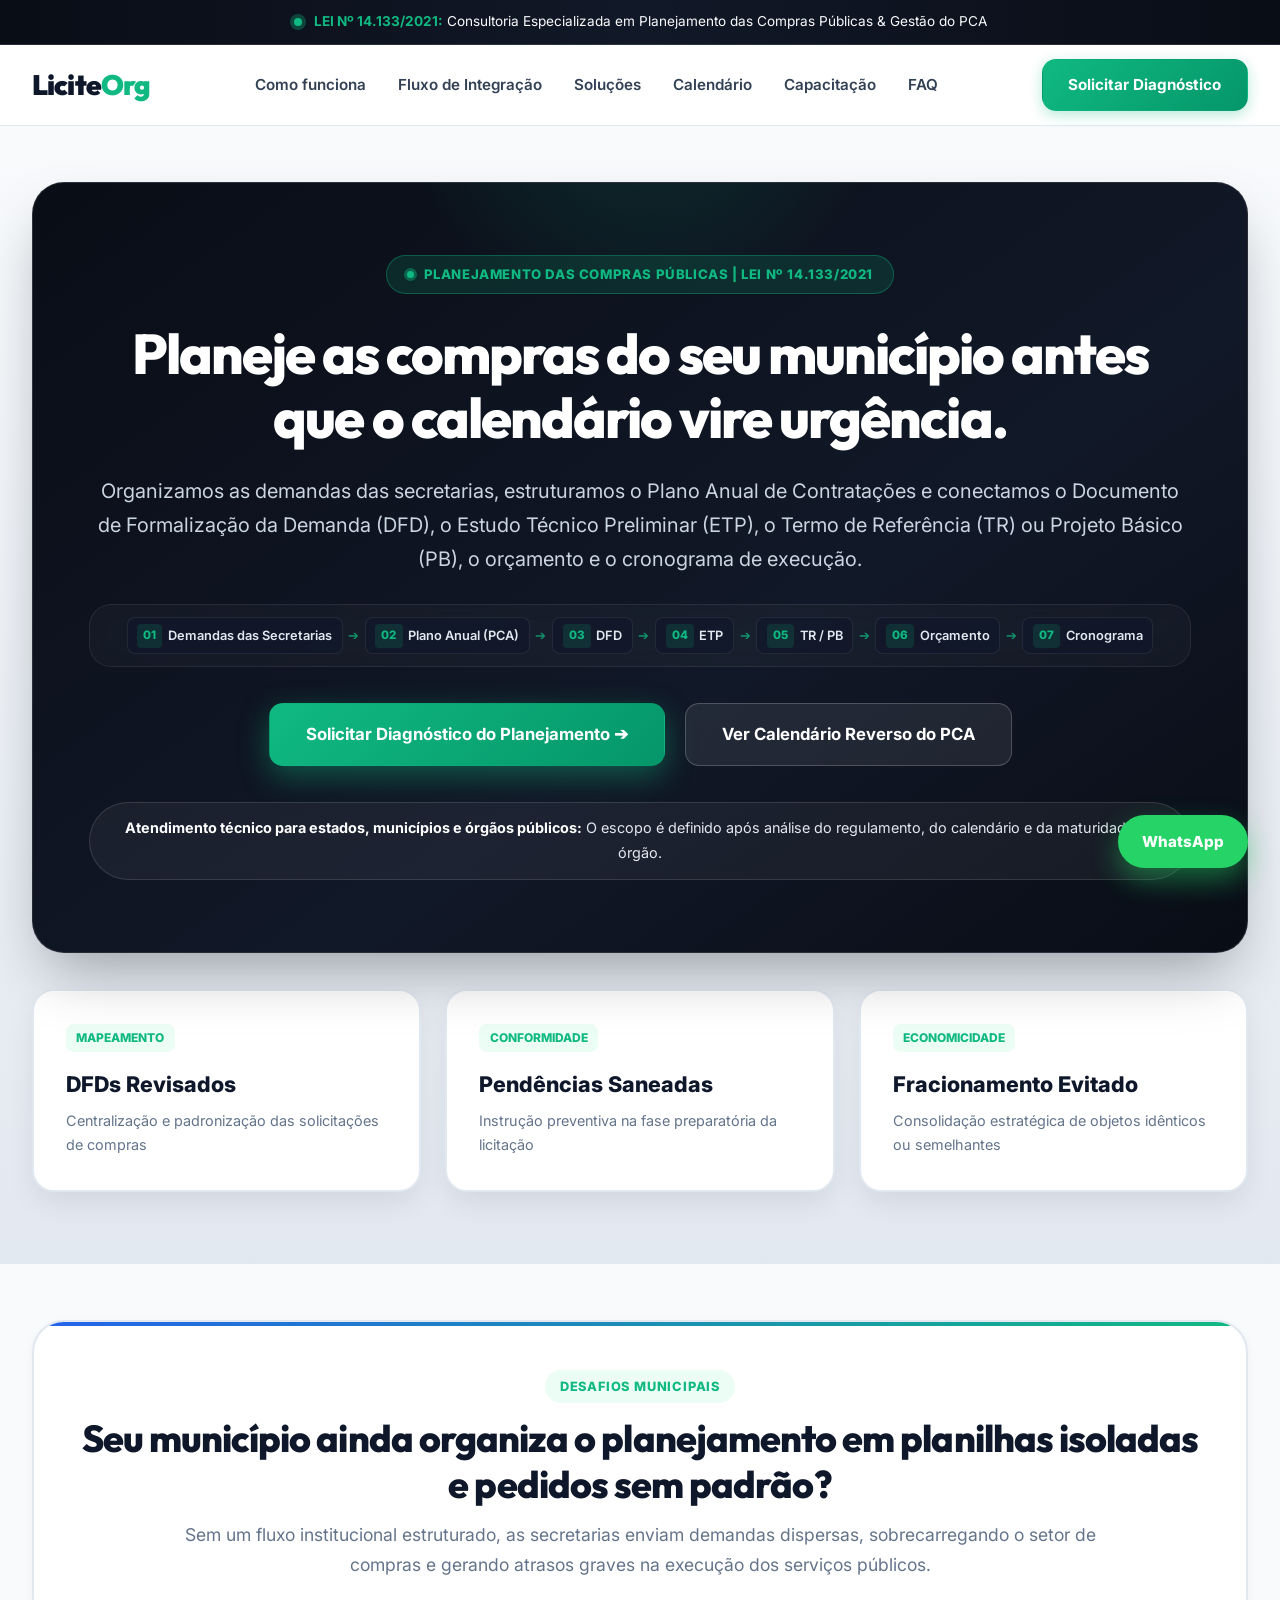
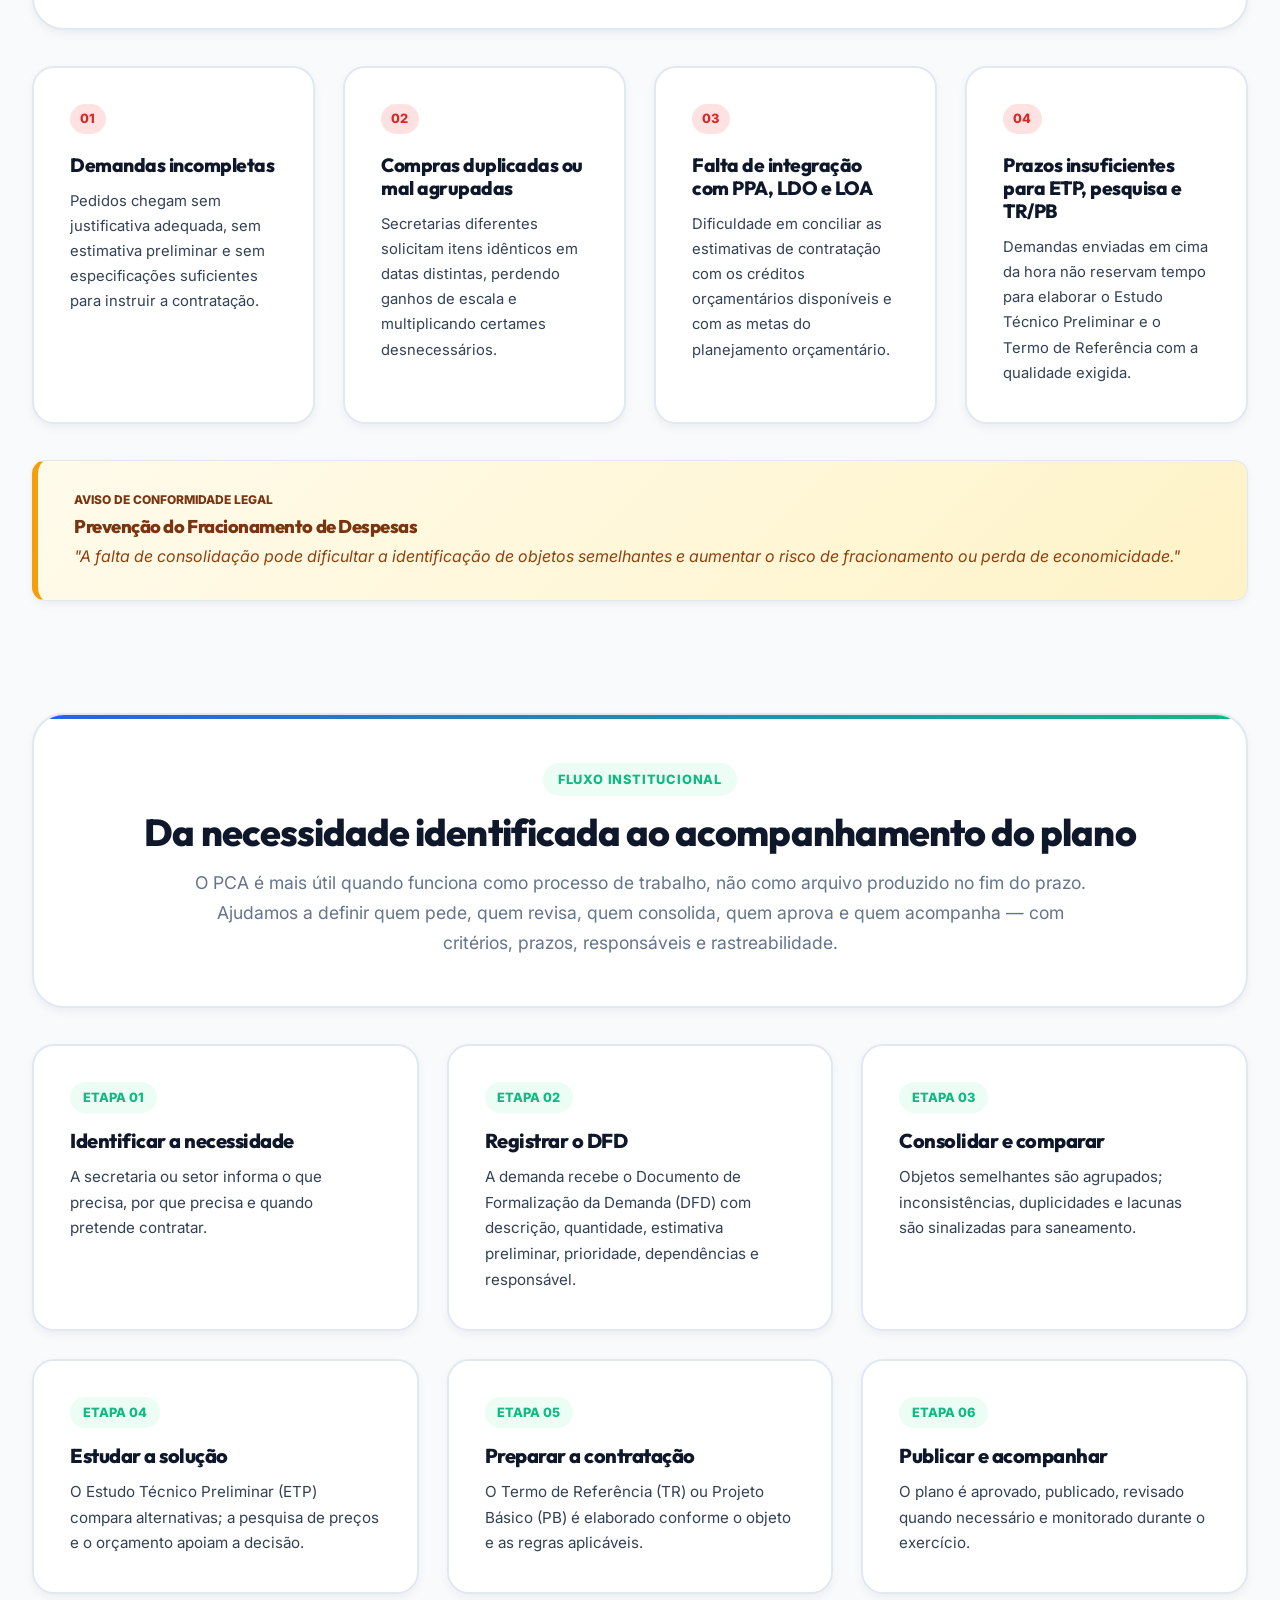
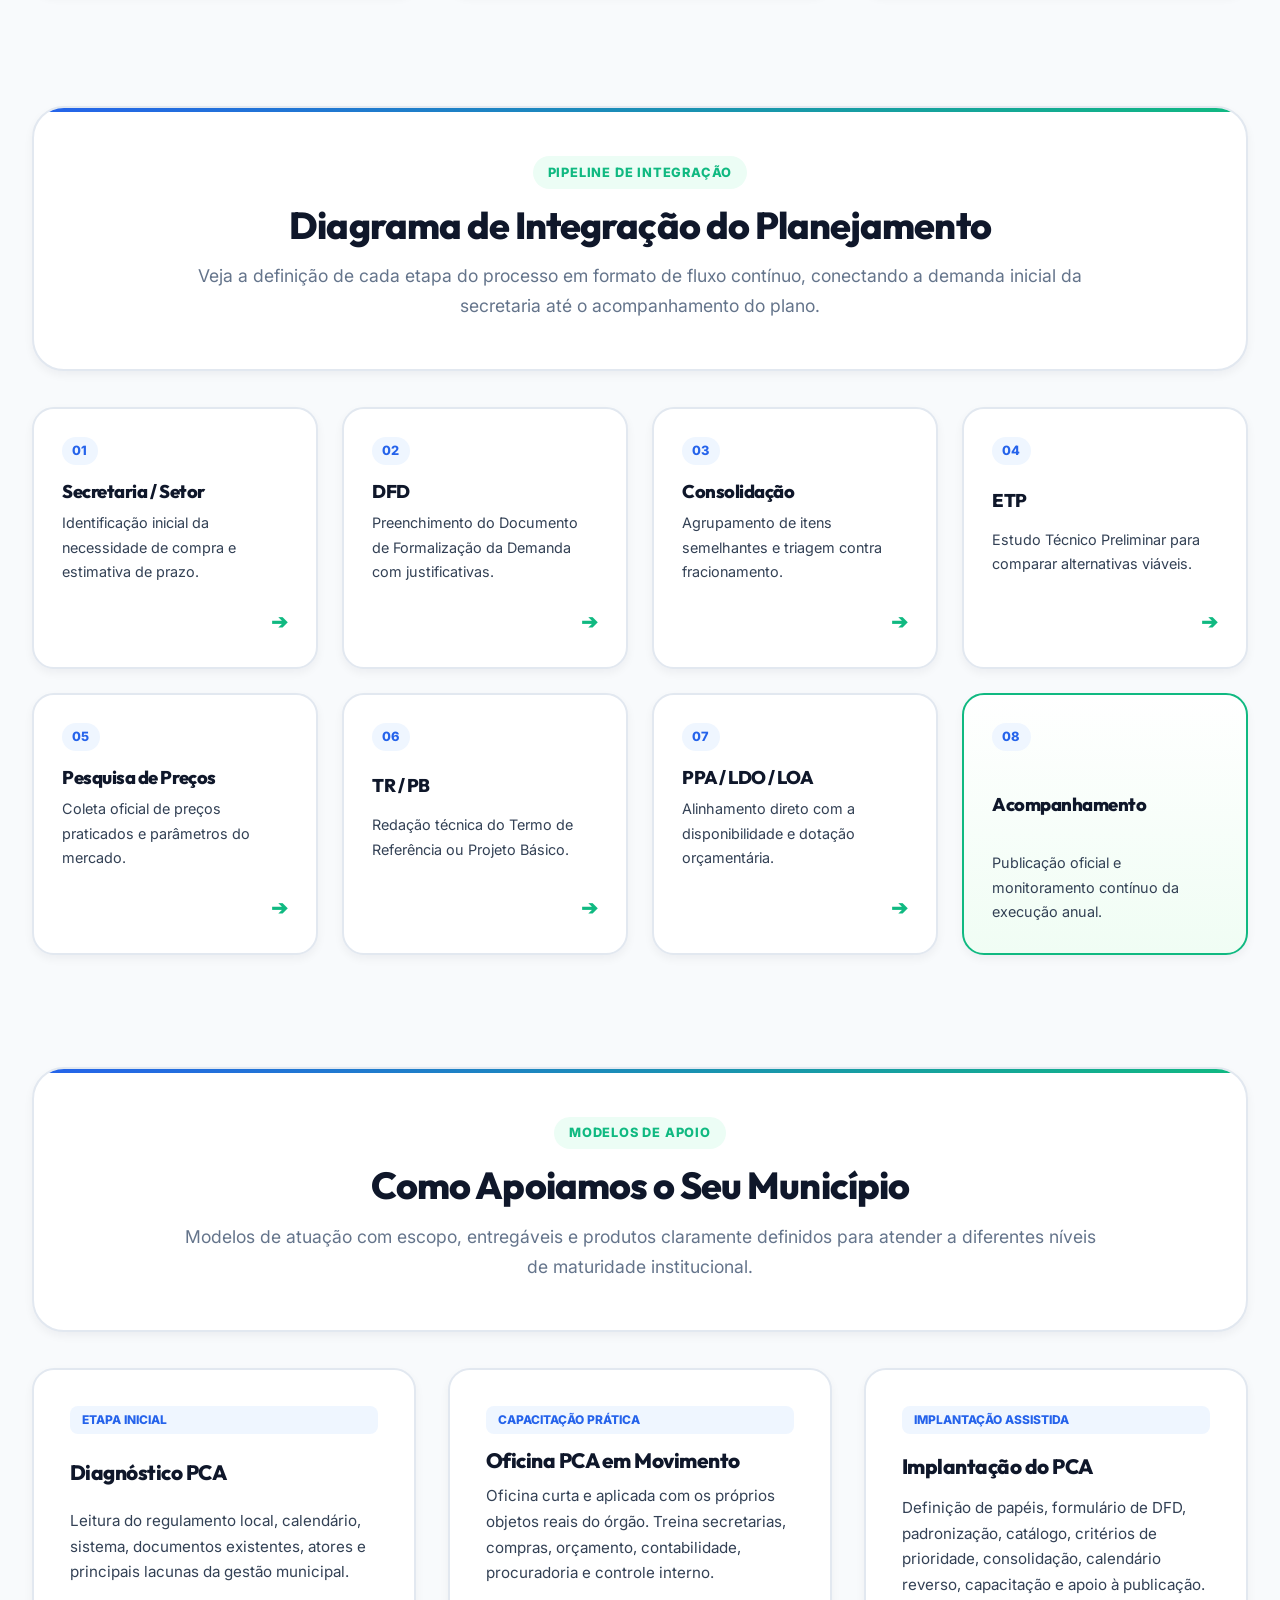
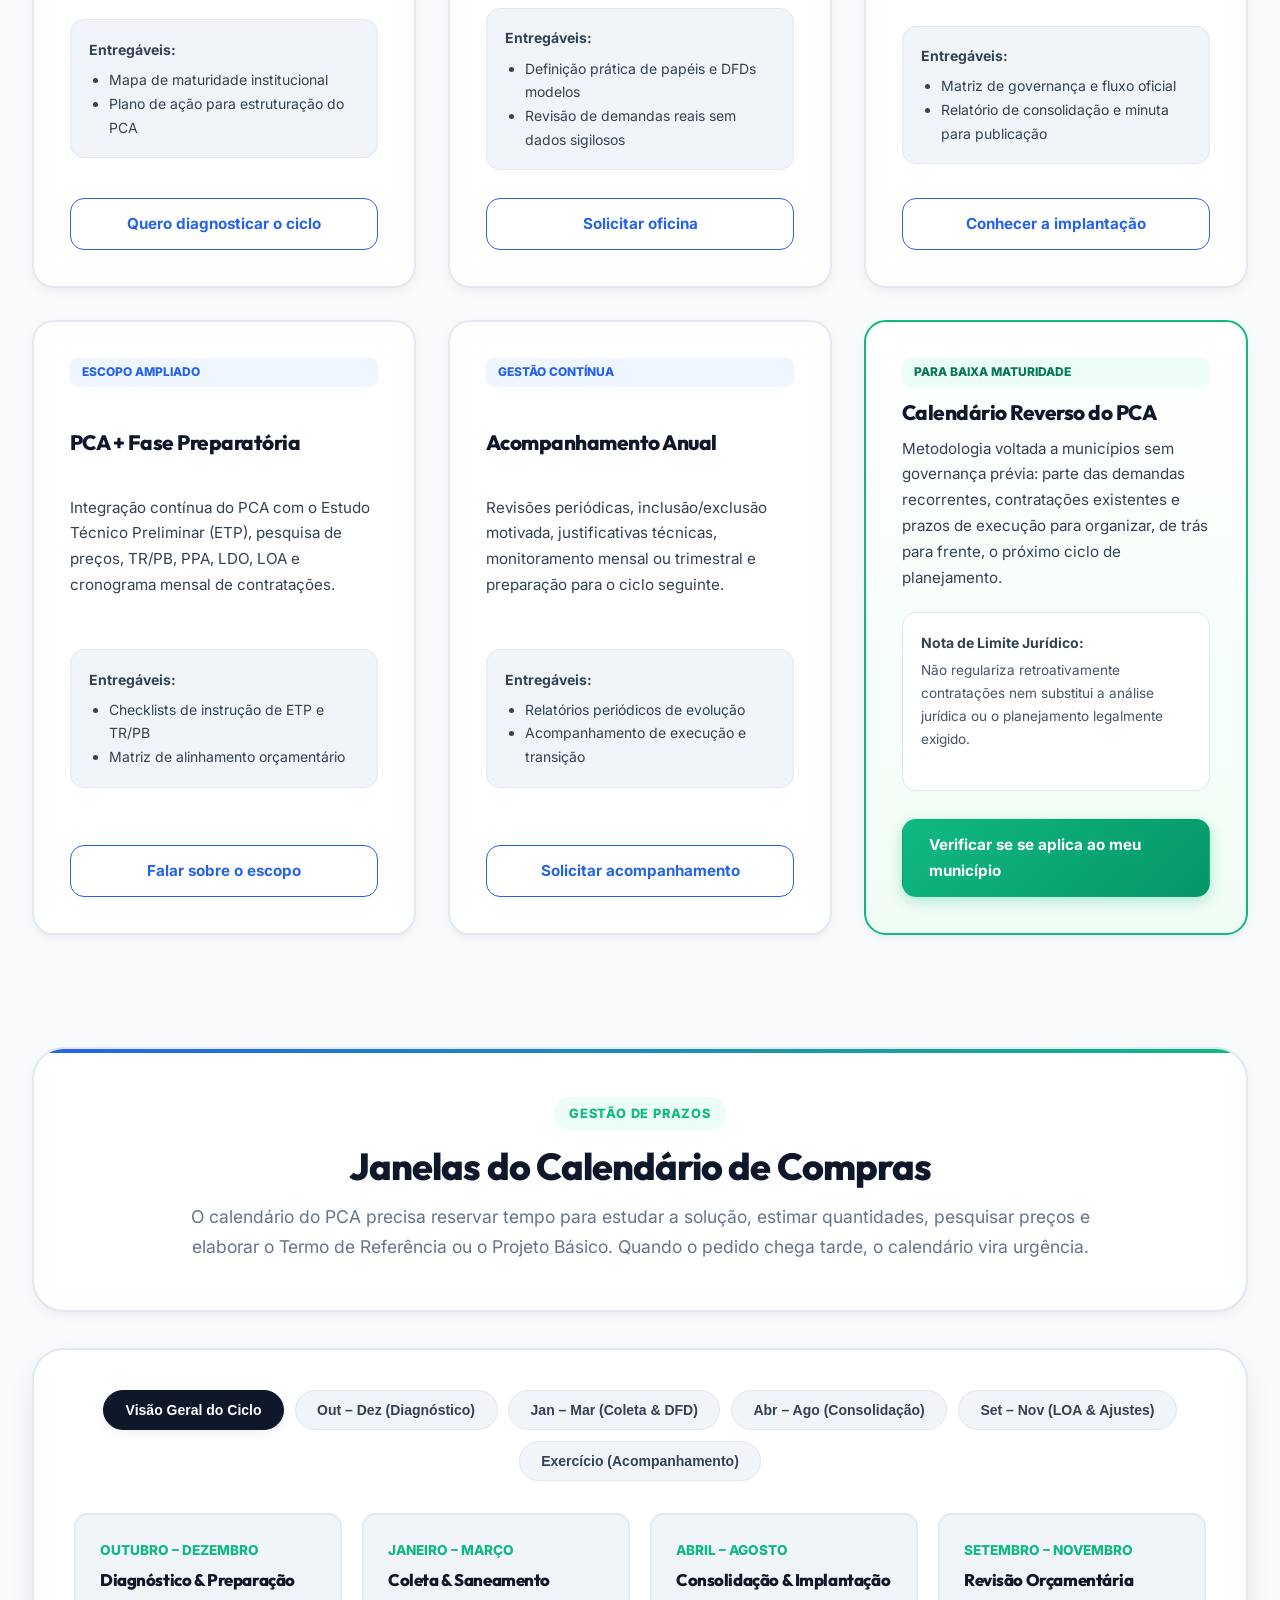
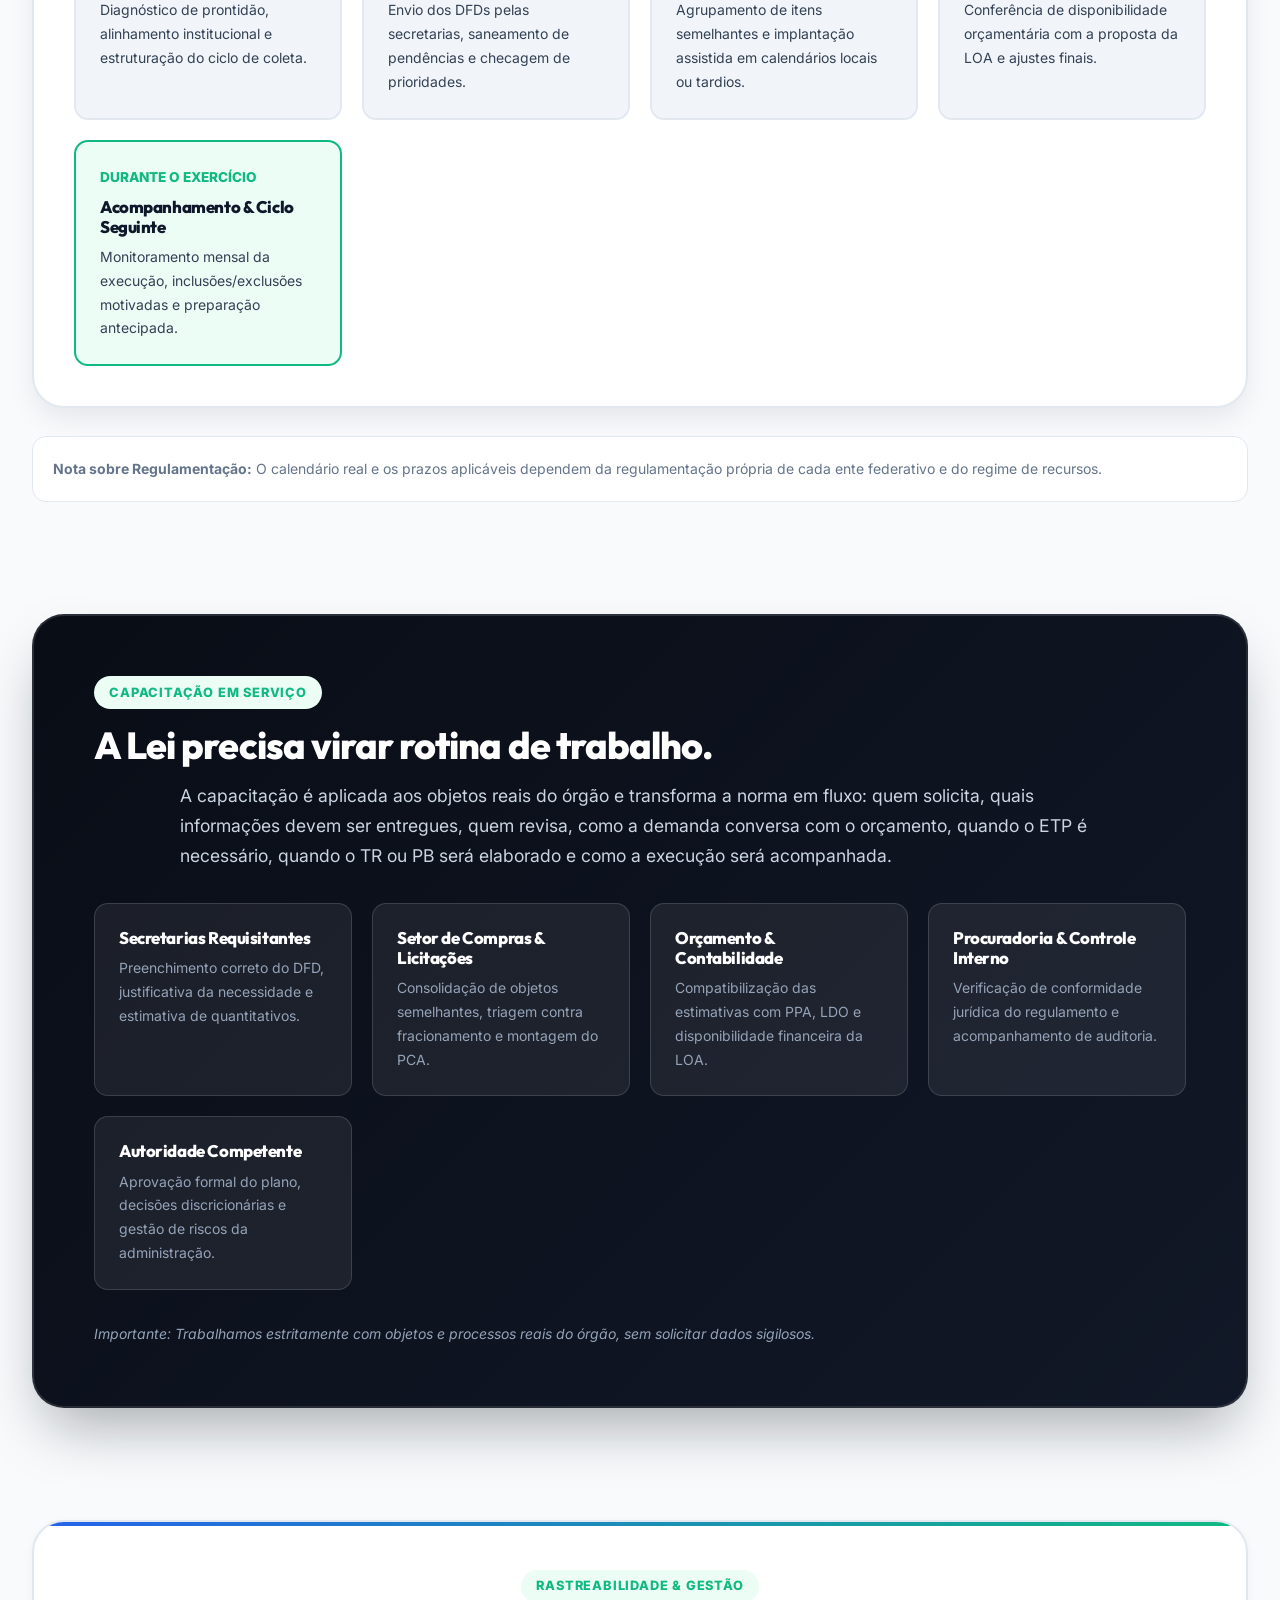
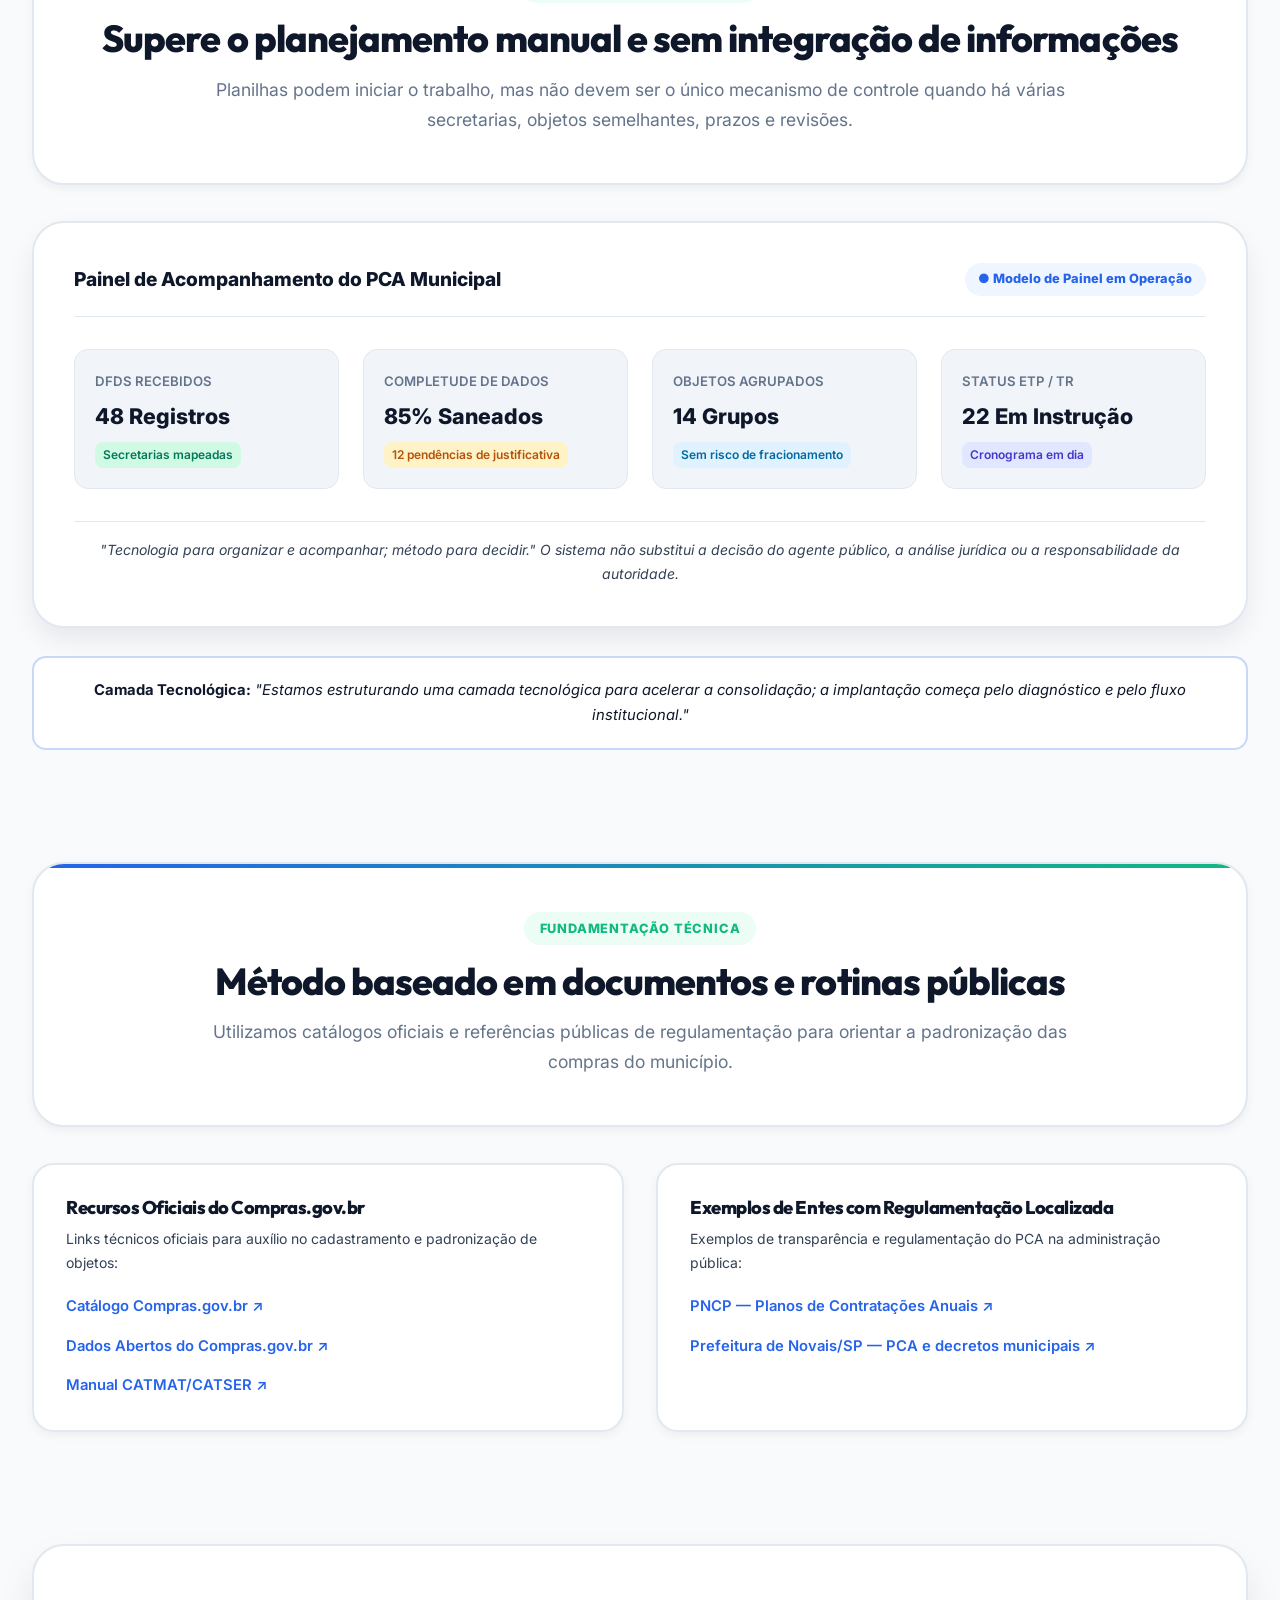
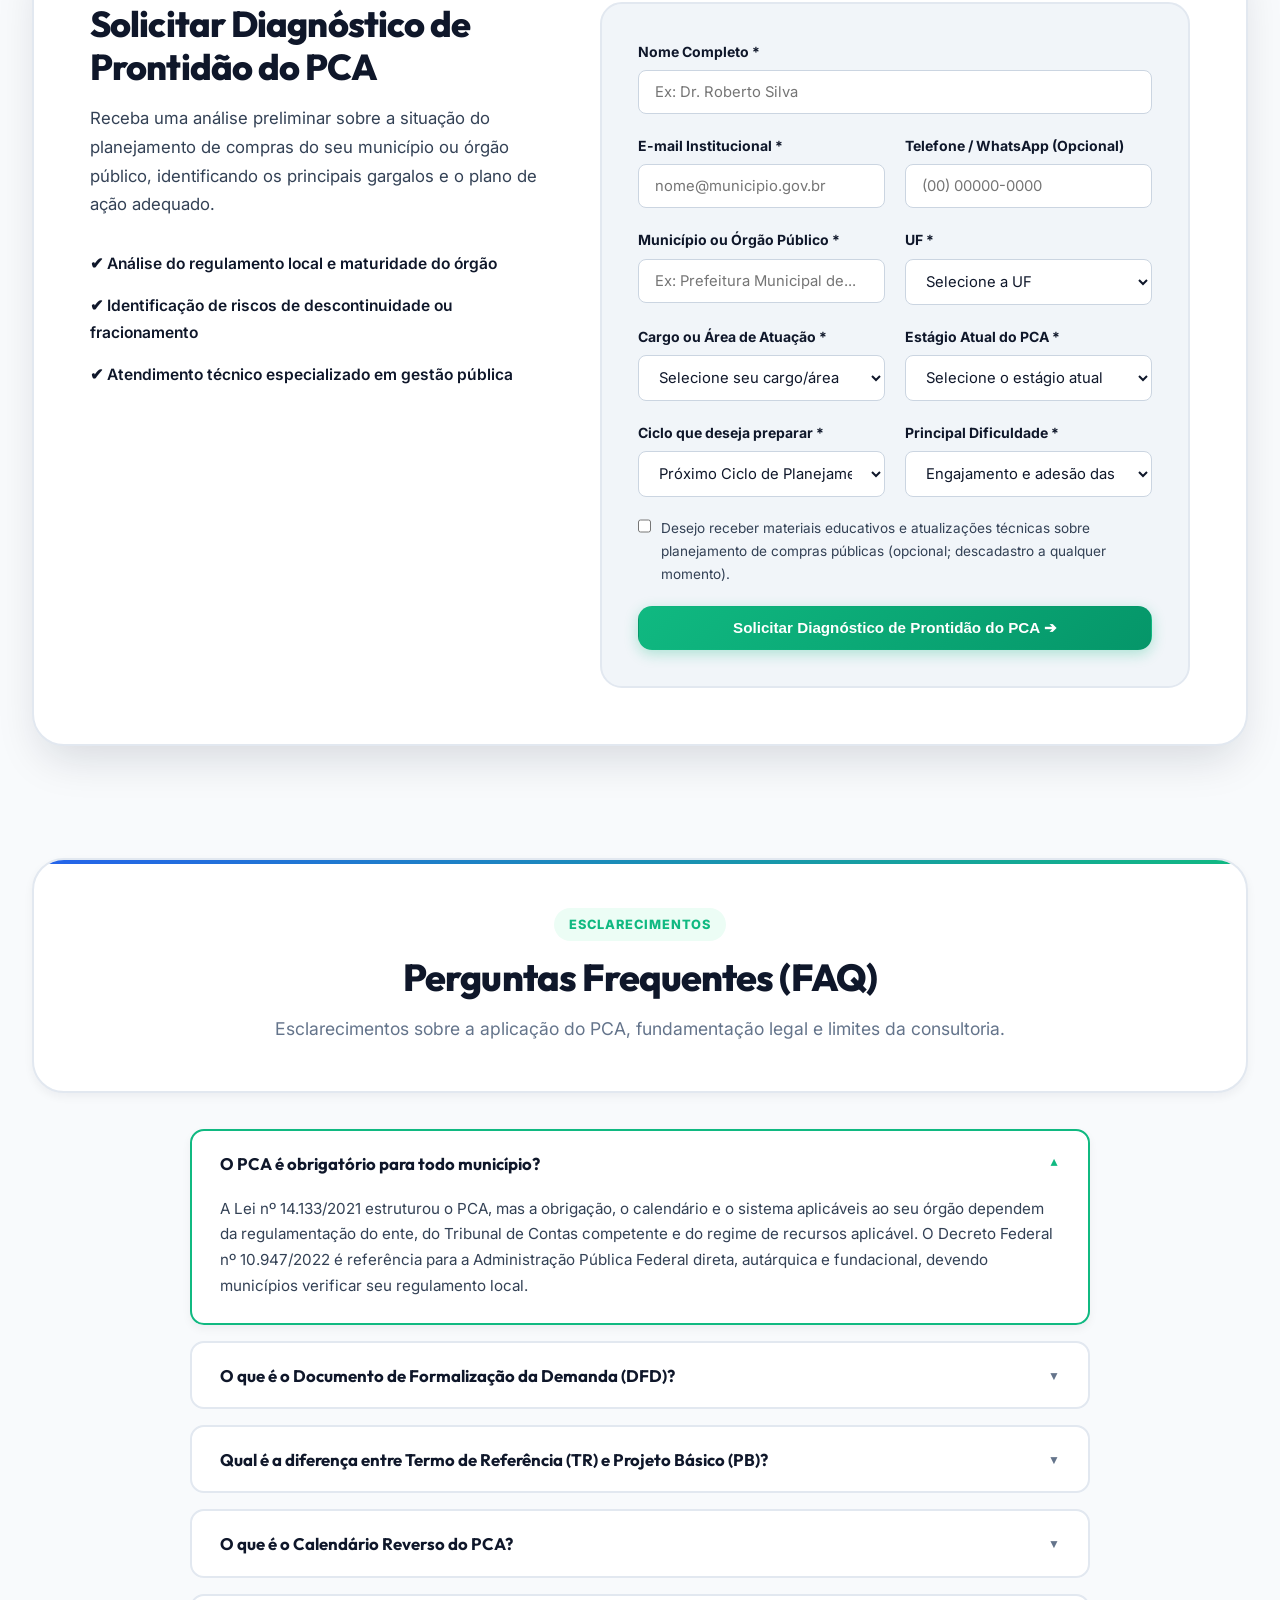
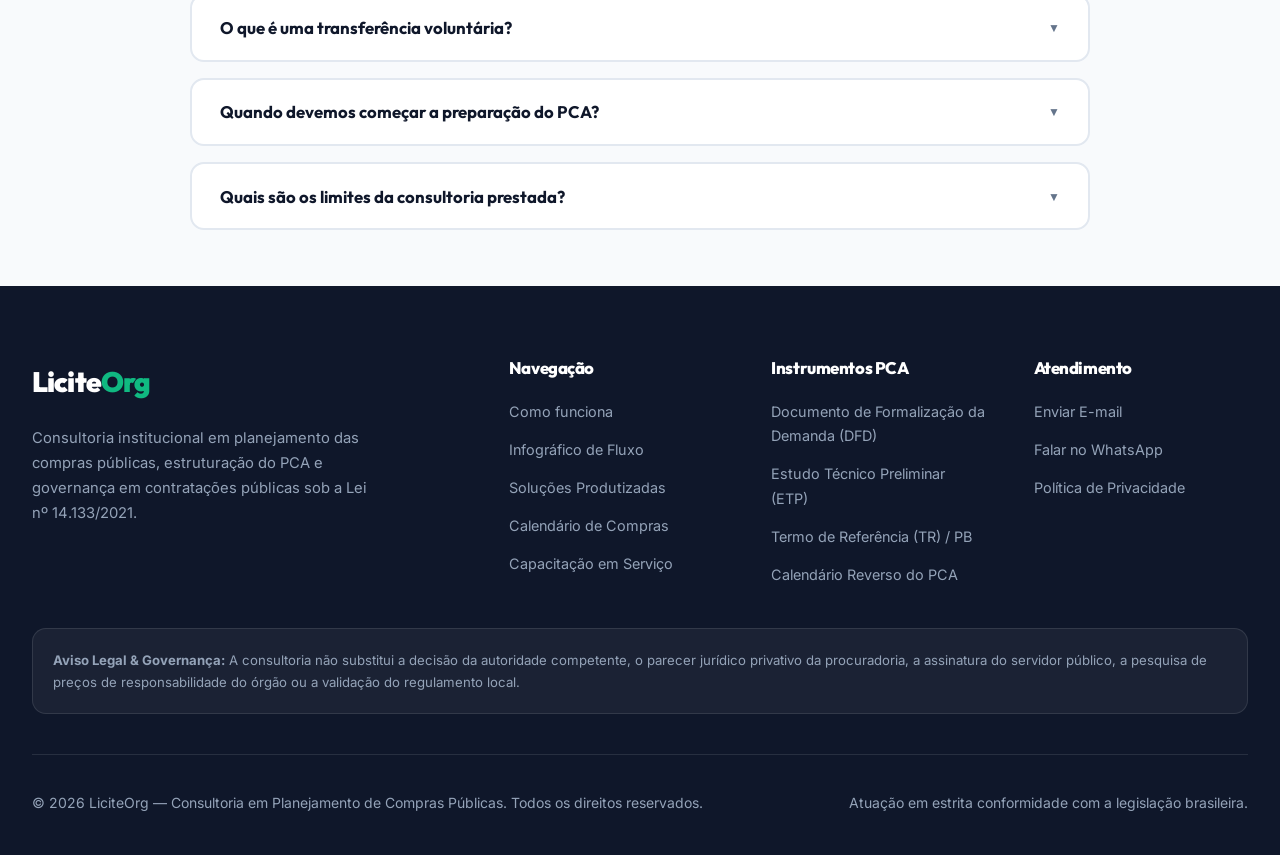
==== index_v2.html @ 75ba3f1a "Add files via upload" ====
<!DOCTYPE html>
<html lang="pt-BR">
<head>
  <meta charset="UTF-8">
  <meta name="viewport" content="width=device-width, initial-scale=1.0">
  
  <!-- Primary Meta Tags -->
  <title>Planejamento das compras públicas e PCA | LiciteOrg</title>
  <meta name="title" content="Planejamento das compras públicas e PCA | LiciteOrg">
  <meta name="description" content="Organize demandas, DFDs, ETP, TR/PB, orçamento e acompanhamento do Plano Anual de Contratações do seu município ou órgão público.">
  <meta name="keywords" content="Plano Anual de Contratações, PCA municipal, Documento de Formalização da Demanda, DFD, Estudo Técnico Preliminar, ETP, Termo de Referência, TR, Projeto Básico, PB, planejamento das compras públicas, Lei 14.133/2021, capacitação Lei 14.133/2021">

  <!-- Open Graph / Facebook -->
  <meta property="og:type" content="website">
  <meta property="og:title" content="Planejamento das compras públicas e PCA | LiciteOrg">
  <meta property="og:description" content="Organize demandas, DFDs, ETP, TR/PB, orçamento e acompanhamento do Plano Anual de Contratações do seu município ou órgão público.">

  <!-- Structured Data (JSON-LD) -->
  <script type="application/ld+json">
  {
    "@context": "https://schema.org",
    "@type": "Organization",
    "name": "LiciteOrg",
    "url": "https://liciteorg.com.br",
    "description": "Consultoria especializada no planejamento institucional de compras públicas e implantação assistida do Plano Anual de Contratações (PCA) sob a Lei nº 14.133/2021."
  }
  </script>

  <!-- Google Fonts -->
  <link rel="preconnect" href="https://fonts.googleapis.com">
  <link rel="preconnect" href="https://fonts.gstatic.com" crossorigin>
  <link href="https://fonts.googleapis.com/css2?family=Inter:wght@300;400;500;600;700;800&family=Outfit:wght@500;600;700;800;900&display=swap" rel="stylesheet">

  <!-- Custom CSS v2 (Novo Design System Radical) -->
  <link rel="stylesheet" href="css/styles_v2.css">
</head>
<body class="v2-dark-body">

  <!-- Top Announcement Bar -->
  <div class="v2-top-bar">
    <div class="container">
      <div class="top-bar-flex">
        <span class="live-dot-pulse"></span>
        <span class="top-bar-text"><strong>LEI Nº 14.133/2021:</strong> Consultoria Especializada em Planejamento das Compras Públicas & Gestão do PCA</span>
      </div>
    </div>
  </div>

  <!-- Sticky Glass Navbar -->
  <header class="v2-navbar">
    <div class="container v2-nav-container">
      <a href="#" class="v2-brand-logo">
        <div class="v2-brand-text">Licite<span>Org</span></div>
      </a>

      <nav class="v2-nav-links">
        <a href="#como-funciona" class="v2-nav-item">Como funciona</a>
        <a href="#diagrama" class="v2-nav-item">Fluxo de Integração</a>
        <a href="#solucoes" class="v2-nav-item">Soluções</a>
        <a href="#calendario" class="v2-nav-item">Calendário</a>
        <a href="#capacitacao" class="v2-nav-item">Capacitação</a>
        <a href="#faq" class="v2-nav-item">FAQ</a>
      </nav>

      <a href="#contato" class="v2-btn v2-btn-emerald">
        Solicitar Diagnóstico
      </a>
    </div>
  </header>

  <!-- HERO MASTER (Dark Executive Glass Hub) -->
  <section class="v2-hero-master">
    <div class="container">
      <div class="v2-hero-card-hub">
        
        <div class="v2-hero-badge-pill">
          <span class="pulse-dot"></span>
          PLANEJAMENTO DAS COMPRAS PÚBLICAS | LEI Nº 14.133/2021
        </div>

        <h1 class="v2-hero-title">
          Planeje as compras do seu município antes que o calendário vire urgência.
        </h1>

        <p class="v2-hero-subtitle">
          Organizamos as demandas das secretarias, estruturamos o Plano Anual de Contratações e conectamos o Documento de Formalização da Demanda (DFD), o Estudo Técnico Preliminar (ETP), o Termo de Referência (TR) ou Projeto Básico (PB), o orçamento e o cronograma de execução.
        </p>

        <!-- Horizontal Flow Ribbon accompanying full page width -->
        <div class="v2-hero-flow-ribbon">
          <div class="v2-flow-step"><span class="step-num">01</span> Demandas das Secretarias</div>
          <div class="v2-flow-arrow">➔</div>
          <div class="v2-flow-step"><span class="step-num">02</span> Plano Anual (PCA)</div>
          <div class="v2-flow-arrow">➔</div>
          <div class="v2-flow-step"><span class="step-num">03</span> DFD</div>
          <div class="v2-flow-arrow">➔</div>
          <div class="v2-flow-step"><span class="step-num">04</span> ETP</div>
          <div class="v2-flow-arrow">➔</div>
          <div class="v2-flow-step"><span class="step-num">05</span> TR / PB</div>
          <div class="v2-flow-arrow">➔</div>
          <div class="v2-flow-step"><span class="step-num">06</span> Orçamento</div>
          <div class="v2-flow-arrow">➔</div>
          <div class="v2-flow-step"><span class="step-num">07</span> Cronograma</div>
        </div>

        <div class="v2-hero-actions-row">
          <a href="#contato" class="v2-btn v2-btn-hero-primary" id="hero-primary-cta">
            Solicitar Diagnóstico do Planejamento ➔
          </a>
          <a href="#calendario-reverso" class="v2-btn v2-btn-hero-secondary" id="hero-secondary-cta">
            Ver Calendário Reverso do PCA
          </a>
        </div>

        <div class="v2-trust-notice">
          <strong>Atendimento técnico para estados, municípios e órgãos públicos:</strong> O escopo é definido após análise do regulamento, do calendário e da maturidade do órgão.
        </div>

      </div>

      <!-- Hero Governance KPI Bar (Bento Cards) -->
      <div class="v2-kpi-bento-grid">
        <div class="v2-kpi-card">
          <div class="kpi-tag">Mapeamento</div>
          <div class="kpi-value">DFDs Revisados</div>
          <div class="kpi-desc">Centralização e padronização das solicitações de compras</div>
        </div>

        <div class="v2-kpi-card">
          <div class="kpi-tag">Conformidade</div>
          <div class="kpi-value">Pendências Saneadas</div>
          <div class="kpi-desc">Instrução preventiva na fase preparatória da licitação</div>
        </div>

        <div class="v2-kpi-card">
          <div class="kpi-tag">Economicidade</div>
          <div class="kpi-value">Fracionamento Evitado</div>
          <div class="kpi-desc">Consolidação estratégica de objetos idênticos ou semelhantes</div>
        </div>
      </div>
    </div>
  </section>

  <!-- GATILHO DE DOR (Desafios do Planejamento Municipal) -->
  <section class="v2-section-wrapper">
    <div class="container">
      
      <div class="v2-card-header-module">
        <span class="v2-header-tag">Desafios Municipais</span>
        <h2 class="v2-header-title">Seu município ainda organiza o planejamento em planilhas isoladas e pedidos sem padrão?</h2>
        <p class="v2-header-desc">
          Sem um fluxo institucional estruturado, as secretarias enviam demandas dispersas, sobrecarregando o setor de compras e gerando atrasos graves na execução dos serviços públicos.
        </p>
      </div>

      <div class="v2-bento-pain-grid">
        <div class="v2-pain-bento-card">
          <span class="pain-num-pill">01</span>
          <h3>Demandas incompletas</h3>
          <p>Pedidos chegam sem justificativa adequada, sem estimativa preliminar e sem especificações suficientes para instruir a contratação.</p>
        </div>

        <div class="v2-pain-bento-card">
          <span class="pain-num-pill">02</span>
          <h3>Compras duplicadas ou mal agrupadas</h3>
          <p>Secretarias diferentes solicitam itens idênticos em datas distintas, perdendo ganhos de escala e multiplicando certames desnecessários.</p>
        </div>

        <div class="v2-pain-bento-card">
          <span class="pain-num-pill">03</span>
          <h3>Falta de integração com PPA, LDO e LOA</h3>
          <p>Dificuldade em conciliar as estimativas de contratação com os créditos orçamentários disponíveis e com as metas do planejamento orçamentário.</p>
        </div>

        <div class="v2-pain-bento-card">
          <span class="pain-num-pill">04</span>
          <h3>Prazos insuficientes para ETP, pesquisa e TR/PB</h3>
          <p>Demandas enviadas em cima da hora não reservam tempo para elaborar o Estudo Técnico Preliminar e o Termo de Referência com a qualidade exigida.</p>
        </div>
      </div>

      <div class="v2-warning-compliance-banner">
        <div class="warning-tag">Aviso de Conformidade Legal</div>
        <h4>Prevenção do Fracionamento de Despesas</h4>
        <p>"A falta de consolidação pode dificultar a identificação de objetos semelhantes e aumentar o risco de fracionamento ou perda de economicidade."</p>
      </div>

    </div>
  </section>

  <!-- FLUXO INSTITUCIONAL DE 6 ETAPAS -->
  <section id="como-funciona" class="v2-section-wrapper">
    <div class="container">
      
      <div class="v2-card-header-module">
        <span class="v2-header-tag">Fluxo Institucional</span>
        <h2 class="v2-header-title">Da necessidade identificada ao acompanhamento do plano</h2>
        <p class="v2-header-desc">
          O PCA é mais útil quando funciona como processo de trabalho, não como arquivo produzido no fim do prazo. Ajudamos a definir quem pede, quem revisa, quem consolida, quem aprova e quem acompanha — com critérios, prazos, responsáveis e rastreabilidade.
        </p>
      </div>

      <div class="v2-process-timeline-grid">
        <div class="v2-step-timeline-card">
          <div class="step-badge-number">Etapa 01</div>
          <h3>Identificar a necessidade</h3>
          <p>A secretaria ou setor informa o que precisa, por que precisa e quando pretende contratar.</p>
        </div>

        <div class="v2-step-timeline-card">
          <div class="step-badge-number">Etapa 02</div>
          <h3>Registrar o DFD</h3>
          <p>A demanda recebe o Documento de Formalização da Demanda (DFD) com descrição, quantidade, estimativa preliminar, prioridade, dependências e responsável.</p>
        </div>

        <div class="v2-step-timeline-card">
          <div class="step-badge-number">Etapa 03</div>
          <h3>Consolidar e comparar</h3>
          <p>Objetos semelhantes são agrupados; inconsistências, duplicidades e lacunas são sinalizadas para saneamento.</p>
        </div>

        <div class="v2-step-timeline-card">
          <div class="step-badge-number">Etapa 04</div>
          <h3>Estudar a solução</h3>
          <p>O Estudo Técnico Preliminar (ETP) compara alternativas; a pesquisa de preços e o orçamento apoiam a decisão.</p>
        </div>

        <div class="v2-step-timeline-card">
          <div class="step-badge-number">Etapa 05</div>
          <h3>Preparar a contratação</h3>
          <p>O Termo de Referência (TR) ou Projeto Básico (PB) é elaborado conforme o objeto e as regras aplicáveis.</p>
        </div>

        <div class="v2-step-timeline-card">
          <div class="step-badge-number">Etapa 06</div>
          <h3>Publicar e acompanhar</h3>
          <p>O plano é aprovado, publicado, revisado quando necessário e monitorado durante o exercício.</p>
        </div>
      </div>

    </div>
  </section>

  <!-- DIAGRAMA DE INTEGRAÇÃO (INFOGRÁFICO DE FLUXO EM PIPELINE) -->
  <section id="diagrama" class="v2-section-wrapper">
    <div class="container">
      
      <div class="v2-card-header-module">
        <span class="v2-header-tag">Pipeline de Integração</span>
        <h2 class="v2-header-title">Diagrama de Integração do Planejamento</h2>
        <p class="v2-header-desc">
          Veja a definição de cada etapa do processo em formato de fluxo contínuo, conectando a demanda inicial da secretaria até o acompanhamento do plano.
        </p>
      </div>

      <div class="v2-pipeline-grid">
        <div class="v2-pipeline-card">
          <span class="pipe-num">01</span>
          <h4>Secretaria / Setor</h4>
          <p>Identificação inicial da necessidade de compra e estimativa de prazo.</p>
          <div class="pipe-arrow">➔</div>
        </div>

        <div class="v2-pipeline-card">
          <span class="pipe-num">02</span>
          <h4>DFD</h4>
          <p>Preenchimento do Documento de Formalização da Demanda com justificativas.</p>
          <div class="pipe-arrow">➔</div>
        </div>

        <div class="v2-pipeline-card">
          <span class="pipe-num">03</span>
          <h4>Consolidação</h4>
          <p>Agrupamento de itens semelhantes e triagem contra fracionamento.</p>
          <div class="pipe-arrow">➔</div>
        </div>

        <div class="v2-pipeline-card">
          <span class="pipe-num">04</span>
          <h4>ETP</h4>
          <p>Estudo Técnico Preliminar para comparar alternativas viáveis.</p>
          <div class="pipe-arrow">➔</div>
        </div>

        <div class="v2-pipeline-card">
          <span class="pipe-num">05</span>
          <h4>Pesquisa de Preços</h4>
          <p>Coleta oficial de preços praticados e parâmetros do mercado.</p>
          <div class="pipe-arrow">➔</div>
        </div>

        <div class="v2-pipeline-card">
          <span class="pipe-num">06</span>
          <h4>TR / PB</h4>
          <p>Redação técnica do Termo de Referência ou Projeto Básico.</p>
          <div class="pipe-arrow">➔</div>
        </div>

        <div class="v2-pipeline-card">
          <span class="pipe-num">07</span>
          <h4>PPA / LDO / LOA</h4>
          <p>Alinhamento direto com a disponibilidade e dotação orçamentária.</p>
          <div class="pipe-arrow">➔</div>
        </div>

        <div class="v2-pipeline-card pipeline-finish">
          <span class="pipe-num">08</span>
          <h4>Acompanhamento</h4>
          <p>Publicação oficial e monitoramento contínuo da execução anual.</p>
        </div>
      </div>

    </div>
  </section>

  <!-- SOLUÇÕES PRODUTIZADAS (Bento Service Hub) -->
  <section id="solucoes" class="v2-section-wrapper">
    <div class="container">
      
      <div class="v2-card-header-module">
        <span class="v2-header-tag">Modelos de Apoio</span>
        <h2 class="v2-header-title">Como Apoiamos o Seu Município</h2>
        <p class="v2-header-desc">
          Modelos de atuação com escopo, entregáveis e produtos claramente definidos para atender a diferentes níveis de maturidade institucional.
        </p>
      </div>

      <div class="v2-services-grid">
        
        <div class="v2-service-card" id="card-diagnostico">
          <div class="service-tag">Etapa Inicial</div>
          <h3>Diagnóstico PCA</h3>
          <p>Leitura do regulamento local, calendário, sistema, documentos existentes, atores e principais lacunas da gestão municipal.</p>
          <div class="service-box">
            <strong>Entregáveis:</strong>
            <ul>
              <li>Mapa de maturidade institucional</li>
              <li>Plano de ação para estruturação do PCA</li>
            </ul>
          </div>
          <a href="#contato" class="v2-btn v2-btn-outline product-cta" data-service="Diagnóstico PCA">Quero diagnosticar o ciclo</a>
        </div>

        <div class="v2-service-card" id="card-oficina">
          <div class="service-tag">Capacitação Prática</div>
          <h3>Oficina PCA em Movimento</h3>
          <p>Oficina curta e aplicada com os próprios objetos reais do órgão. Treina secretarias, compras, orçamento, contabilidade, procuradoria e controle interno.</p>
          <div class="service-box">
            <strong>Entregáveis:</strong>
            <ul>
              <li>Definição prática de papéis e DFDs modelos</li>
              <li>Revisão de demandas reais sem dados sigilosos</li>
            </ul>
          </div>
          <a href="#contato" class="v2-btn v2-btn-outline product-cta" data-service="Oficina PCA em Movimento">Solicitar oficina</a>
        </div>

        <div class="v2-service-card" id="card-implantacao">
          <div class="service-tag">Implantação Assistida</div>
          <h3>Implantação do PCA</h3>
          <p>Definição de papéis, formulário de DFD, padronização, catálogo, critérios de prioridade, consolidação, calendário reverso, capacitação e apoio à publicação.</p>
          <div class="service-box">
            <strong>Entregáveis:</strong>
            <ul>
              <li>Matriz de governança e fluxo oficial</li>
              <li>Relatório de consolidação e minuta para publicação</li>
            </ul>
          </div>
          <a href="#contato" class="v2-btn v2-btn-outline product-cta" data-service="Implantação do PCA">Conhecer a implantação</a>
        </div>

        <div class="v2-service-card" id="card-fase-preparatoria">
          <div class="service-tag">Escopo Ampliado</div>
          <h3>PCA + Fase Preparatória</h3>
          <p>Integração contínua do PCA com o Estudo Técnico Preliminar (ETP), pesquisa de preços, TR/PB, PPA, LDO, LOA e cronograma mensal de contratações.</p>
          <div class="service-box">
            <strong>Entregáveis:</strong>
            <ul>
              <li>Checklists de instrução de ETP e TR/PB</li>
              <li>Matriz de alinhamento orçamentário</li>
            </ul>
          </div>
          <a href="#contato" class="v2-btn v2-btn-outline product-cta" data-service="PCA + Fase Preparatória">Falar sobre o escopo</a>
        </div>

        <div class="v2-service-card" id="card-acompanhamento">
          <div class="service-tag">Gestão Contínua</div>
          <h3>Acompanhamento Anual</h3>
          <p>Revisões periódicas, inclusão/exclusão motivada, justificativas técnicas, monitoramento mensal ou trimestral e preparação para o ciclo seguinte.</p>
          <div class="service-box">
            <strong>Entregáveis:</strong>
            <ul>
              <li>Relatórios periódicos de evolução</li>
              <li>Acompanhamento de execução e transição</li>
            </ul>
          </div>
          <a href="#contato" class="v2-btn v2-btn-outline product-cta" data-service="Acompanhamento Anual">Solicitar acompanhamento</a>
        </div>

        <!-- Featured Card -->
        <div class="v2-service-card featured-service-card" id="calendario-reverso">
          <div class="service-tag tag-emerald">Para Baixa Maturidade</div>
          <h3>Calendário Reverso do PCA</h3>
          <p>Metodologia voltada a municípios sem governança prévia: parte das demandas recorrentes, contratações existentes e prazos de execução para organizar, de trás para frente, o próximo ciclo de planejamento.</p>
          <div class="service-box bg-emerald-box">
            <strong>Nota de Limite Jurídico:</strong>
            <p style="font-size: 0.85rem; color: #475569; margin-top: 0.25rem;">Não regulariza retroativamente contratações nem substitui a análise jurídica ou o planejamento legalmente exigido.</p>
          </div>
          <a href="#contato" class="v2-btn v2-btn-emerald product-cta" data-service="Calendário Reverso do PCA">Verificar se se aplica ao meu município</a>
        </div>

      </div>
    </div>
  </section>

  <!-- CALENDÁRIO DE COMPRAS (SEGMENTED TAB CARD) -->
  <section id="calendario" class="v2-section-wrapper">
    <div class="container">
      
      <div class="v2-card-header-module">
        <span class="v2-header-tag">Gestão de Prazos</span>
        <h2 class="v2-header-title">Janelas do Calendário de Compras</h2>
        <p class="v2-header-desc">
          O calendário do PCA precisa reservar tempo para estudar a solução, estimar quantidades, pesquisar preços e elaborar o Termo de Referência ou o Projeto Básico. Quando o pedido chega tarde, o calendário vira urgência.
        </p>
      </div>

      <div class="v2-calendar-card-hub">
        <div class="v2-segmented-tabs-nav">
          <button class="v2-segment-tab active" data-tab="tab-all">Visão Geral do Ciclo</button>
          <button class="v2-segment-tab" data-tab="tab-p1">Out – Dez (Diagnóstico)</button>
          <button class="v2-segment-tab" data-tab="tab-p2">Jan – Mar (Coleta & DFD)</button>
          <button class="v2-segment-tab" data-tab="tab-p3">Abr – Ago (Consolidação)</button>
          <button class="v2-segment-tab" data-tab="tab-p4">Set – Nov (LOA & Ajustes)</button>
          <button class="v2-segment-tab" data-tab="tab-p5">Exercício (Acompanhamento)</button>
        </div>

        <div class="v2-tab-panel active" id="tab-all">
          <div class="v2-timeline-periods-grid">
            <div class="v2-period-card">
              <span class="period-pills">Outubro – Dezembro</span>
              <h4>Diagnóstico & Preparação</h4>
              <p>Diagnóstico de prontidão, alinhamento institucional e estruturação do ciclo de coleta.</p>
            </div>

            <div class="v2-period-card">
              <span class="period-pills">Janeiro – Março</span>
              <h4>Coleta & Saneamento</h4>
              <p>Envio dos DFDs pelas secretarias, saneamento de pendências e checagem de prioridades.</p>
            </div>

            <div class="v2-period-card">
              <span class="period-pills">Abril – Agosto</span>
              <h4>Consolidação & Implantação</h4>
              <p>Agrupamento de itens semelhantes e implantação assistida em calendários locais ou tardios.</p>
            </div>

            <div class="v2-period-card">
              <span class="period-pills">Setembro – Novembro</span>
              <h4>Revisão Orçamentária</h4>
              <p>Conferência de disponibilidade orçamentária com a proposta da LOA e ajustes finais.</p>
            </div>

            <div class="v2-period-card active-period">
              <span class="period-pills">Durante o Exercício</span>
              <h4>Acompanhamento & Ciclo Seguinte</h4>
              <p>Monitoramento mensal da execução, inclusões/exclusões motivadas e preparação antecipada.</p>
            </div>
          </div>
        </div>

        <div class="v2-tab-panel" id="tab-p1">
          <div class="v2-panel-detail-box">
            <h4>Outubro a Dezembro: Fase Diagnóstica e Estruturação</h4>
            <p>Período ideal para realizar a leitura das normas locais, verificar a maturidade dos setores e definir o modelo padronizado do Documento de Formalização da Demanda (DFD) para o ciclo seguinte.</p>
          </div>
        </div>

        <div class="v2-tab-panel" id="tab-p2">
          <div class="v2-panel-detail-box">
            <h4>Janeiro a Março: Coleta de Demandas e Saneamento Inicial</h4>
            <p>As secretarias municipais preenchem os DFDs com justificativas, quantidades e prioridades. A equipe de planejamento realiza o saneamento preventivo de informações incompletas.</p>
          </div>
        </div>

        <div class="v2-tab-panel" id="tab-p3">
          <div class="v2-panel-detail-box">
            <h4>Abril a Agosto: Consolidação e Implantação Assistida</h4>
            <p>Agrupamento de compras de objetos idênticos de diferentes pastas para evitar o fracionamento ilícito de despesas e alavancar a economia de escala.</p>
          </div>
        </div>

        <div class="v2-tab-panel" id="tab-p4">
          <div class="v2-panel-detail-box">
            <h4>Setembro a Novembro: Compatibilização com a LOA Municipal</h4>
            <p>Ajuste final entre as estimativas do PCA e a Lei Orçamentária Anual (LOA) em tramitação na Câmara Municipal para garantir lastro orçamentário real.</p>
          </div>
        </div>

        <div class="v2-tab-panel" id="tab-p5">
          <div class="v2-panel-detail-box">
            <h4>Durante o Exercício: Acompanhamento e Revisões Motivadas</h4>
            <p>Monitoramento mensal do cronograma de contratações, aprovação formal de alterações no PCA e preparação do calendário do ciclo posterior.</p>
          </div>
        </div>
      </div>

      <div class="v2-legal-regulation-card">
        <strong>Nota sobre Regulamentação:</strong> O calendário real e os prazos aplicáveis dependem da regulamentação própria de cada ente federativo e do regime de recursos.
      </div>

    </div>
  </section>

  <!-- CAPACITAÇÃO EM SERVIÇO (AUDIENCE HUB DARK CARD) -->
  <section id="capacitacao" class="v2-section-wrapper">
    <div class="container">
      
      <div class="v2-dark-hub-card">
        <span class="v2-header-tag text-emerald">Capacitação em Serviço</span>
        <h2 class="v2-header-title text-white">A Lei precisa virar rotina de trabalho.</h2>
        <p class="v2-header-desc text-slate">
          A capacitação é aplicada aos objetos reais do órgão e transforma a norma em fluxo: quem solicita, quais informações devem ser entregues, quem revisa, como a demanda conversa com o orçamento, quando o ETP é necessário, quando o TR ou PB será elaborado e como a execução será acompanhada.
        </p>

        <div class="v2-role-cards-grid">
          <div class="v2-role-card">
            <h4>Secretarias Requisitantes</h4>
            <p>Preenchimento correto do DFD, justificativa da necessidade e estimativa de quantitativos.</p>
          </div>

          <div class="v2-role-card">
            <h4>Setor de Compras & Licitações</h4>
            <p>Consolidação de objetos semelhantes, triagem contra fracionamento e montagem do PCA.</p>
          </div>

          <div class="v2-role-card">
            <h4>Orçamento & Contabilidade</h4>
            <p>Compatibilização das estimativas com PPA, LDO e disponibilidade financeira da LOA.</p>
          </div>

          <div class="v2-role-card">
            <h4>Procuradoria & Controle Interno</h4>
            <p>Verificação de conformidade jurídica do regulamento e acompanhamento de auditoria.</p>
          </div>

          <div class="v2-role-card">
            <h4>Autoridade Competente</h4>
            <p>Aprovação formal do plano, decisões discricionárias e gestão de riscos da administração.</p>
          </div>
        </div>

        <div class="v2-privacy-disclaimer">
          <em>Importante: Trabalhamos estritamente com objetos e processos reais do órgão, sem solicitar dados sigilosos.</em>
        </div>
      </div>

    </div>
  </section>

  <!-- PAINEL DE ACOMPANHAMENTO (MOCKUP DASHBOARD CARD) -->
  <section class="v2-section-wrapper">
    <div class="container">
      
      <div class="v2-card-header-module">
        <span class="v2-header-tag">Rastreabilidade & Gestão</span>
        <h2 class="v2-header-title">Supere o planejamento manual e sem integração de informações</h2>
        <p class="v2-header-desc">
          Planilhas podem iniciar o trabalho, mas não devem ser o único mecanismo de controle quando há várias secretarias, objetos semelhantes, prazos e revisões.
        </p>
      </div>

      <div class="v2-dashboard-mockup-card">
        <div class="v2-mockup-bar">
          <div class="v2-mockup-title">Painel de Acompanhamento do PCA Municipal</div>
          <span class="v2-status-pill">● Modelo de Painel em Operação</span>
        </div>

        <div class="v2-mockup-metrics-grid">
          <div class="v2-metric-box">
            <span class="m-title">DFDs Recebidos</span>
            <span class="m-value">48 Registros</span>
            <span class="m-badge badge-green">Secretarias mapeadas</span>
          </div>

          <div class="v2-metric-box">
            <span class="m-title">Completude de Dados</span>
            <span class="m-value">85% Saneados</span>
            <span class="m-badge badge-yellow">12 pendências de justificativa</span>
          </div>

          <div class="v2-metric-box">
            <span class="m-title">Objetos Agrupados</span>
            <span class="m-value">14 Grupos</span>
            <span class="m-badge badge-blue">Sem risco de fracionamento</span>
          </div>

          <div class="v2-metric-box">
            <span class="m-title">Status ETP / TR</span>
            <span class="m-value">22 Em Instrução</span>
            <span class="m-badge badge-purple">Cronograma em dia</span>
          </div>
        </div>

        <div class="v2-mockup-footer-quote">
          "Tecnologia para organizar e acompanhar; método para decidir." O sistema não substitui a decisão do agente público, a análise jurídica ou a responsabilidade da autoridade.
        </div>
      </div>

      <div class="v2-disclaimer-info-card">
        <strong>Camada Tecnológica:</strong> <em>"Estamos estruturando uma camada tecnológica para acelerar a consolidação; a implantação começa pelo diagnóstico e pelo fluxo institucional."</em>
      </div>

    </div>
  </section>

  <!-- FONTES DE REFERÊNCIA & TRANSPARÊNCIA -->
  <section class="v2-section-wrapper">
    <div class="container">
      
      <div class="v2-card-header-module">
        <span class="v2-header-tag">Fundamentação Técnica</span>
        <h2 class="v2-header-title">Método baseado em documentos e rotinas públicas</h2>
        <p class="v2-header-desc">
          Utilizamos catálogos oficiais e referências públicas de regulamentação para orientar a padronização das compras do município.
        </p>
      </div>

      <div class="v2-ref-cards-grid">
        <div class="v2-ref-card">
          <h4>Recursos Oficiais do Compras.gov.br</h4>
          <p>Links técnicos oficiais para auxílio no cadastramento e padronização de objetos:</p>
          <ul class="ref-links-list">
            <li><a href="https://www.gov.br/compras/pt-br" target="_blank" rel="noopener" id="link-catmat">Catálogo Compras.gov.br ↗</a></li>
            <li><a href="https://dados.gov.br" target="_blank" rel="noopener" id="link-dados-abertos">Dados Abertos do Compras.gov.br ↗</a></li>
            <li><a href="https://www.gov.br/compras/pt-br/sistemas/conheca-o-compras/catalogo-de-materiais-e-servicos" target="_blank" rel="noopener" id="link-manual-catmat">Manual CATMAT/CATSER ↗</a></li>
          </ul>
        </div>

        <div class="v2-ref-card">
          <h4>Exemplos de Entes com Regulamentação Localizada</h4>
          <p>Exemplos de transparência e regulamentação do PCA na administração pública:</p>
          <ul class="ref-links-list">
            <li><a href="https://pncp.gov.br" target="_blank" rel="noopener" id="link-pncp">PNCP — Planos de Contratações Anuais ↗</a></li>
            <li><a href="https://www.novais.sp.gov.br" target="_blank" rel="noopener" id="link-novais">Prefeitura de Novais/SP — PCA e decretos municipais ↗</a></li>
          </ul>
        </div>
      </div>

    </div>
  </section>

  <!-- FORMULÁRIO DE DIAGNÓSTICO B2A (Executive Form Card) -->
  <section id="contato" class="v2-section-wrapper">
    <div class="container">
      
      <div class="v2-form-main-wrapper">
        <div class="v2-form-info-col">
          <h2>Solicitar Diagnóstico de Prontidão do PCA</h2>
          <p>
            Receba uma análise preliminar sobre a situação do planejamento de compras do seu município ou órgão público, identificando os principais gargalos e o plano de ação adequado.
          </p>

          <div class="v2-form-benefits-list">
            <div class="benefit-item">✔ Análise do regulamento local e maturidade do órgão</div>
            <div class="benefit-item">✔ Identificação de riscos de descontinuidade ou fracionamento</div>
            <div class="benefit-item">✔ Atendimento técnico especializado em gestão pública</div>
          </div>
        </div>

        <div class="v2-form-input-col">
          <form id="main-lead-form" class="v2-lead-form">
            
            <div class="form-group">
              <label for="lead-name">Nome Completo *</label>
              <input type="text" id="lead-name" class="form-control" placeholder="Ex: Dr. Roberto Silva" required>
            </div>

            <div class="form-row">
              <div class="form-group">
                <label for="lead-email">E-mail Institucional *</label>
                <input type="email" id="lead-email" class="form-control" placeholder="nome@municipio.gov.br" required>
              </div>

              <div class="form-group">
                <label for="lead-phone">Telefone / WhatsApp (Opcional)</label>
                <input type="tel" id="lead-phone" class="form-control" placeholder="(00) 00000-0000">
              </div>
            </div>

            <div class="form-row">
              <div class="form-group">
                <label for="lead-entity">Município ou Órgão Público *</label>
                <input type="text" id="lead-entity" class="form-control" placeholder="Ex: Prefeitura Municipal de..." required>
              </div>

              <div class="form-group">
                <label for="lead-uf">UF *</label>
                <select id="lead-uf" class="form-select" required>
                  <option value="" disabled selected>Selecione a UF</option>
                  <option value="AC">AC</option><option value="AL">AL</option><option value="AP">AP</option><option value="AM">AM</option><option value="BA">BA</option><option value="CE">CE</option><option value="DF">DF</option><option value="ES">ES</option><option value="GO">GO</option><option value="MA">MA</option><option value="MT">MT</option><option value="MS">MS</option><option value="MG">MG</option><option value="PA">PA</option><option value="PB">PB</option><option value="PR">PR</option><option value="PE">PE</option><option value="PI">PI</option><option value="RJ">RJ</option><option value="RN">RN</option><option value="RS">RS</option><option value="RO">RO</option><option value="RR">RR</option><option value="SC">SC</option><option value="SP">SP</option><option value="SE">SE</option><option value="TO">TO</option>
                </select>
              </div>
            </div>

            <div class="form-row">
              <div class="form-group">
                <label for="lead-role">Cargo ou Área de Atuação *</label>
                <select id="lead-role" class="form-select" required>
                  <option value="" disabled selected>Selecione seu cargo/área</option>
                  <option value="Prefeito / Vice / Dirigente">Prefeito / Vice / Dirigente Máximo</option>
                  <option value="Secretário Municipal / Gestor">Secretário Municipal / Gestor de Pasta</option>
                  <option value="Compras / Licitações / Agente de Contratação">Compras / Licitações / Agente de Contratação</option>
                  <option value="Planejamento / Orçamento / Finanças">Planejamento / Orçamento / Finanças</option>
                  <option value="Procuradoria / Assessoria Jurídica">Procuradoria / Assessoria Jurídica</option>
                  <option value="Controle Interno / Auditoria">Controle Interno / Auditoria</option>
                  <option value="Setor Requisitante / Demandante">Setor Requisitante / Demandante</option>
                  <option value="Outros">Outros</option>
                </select>
              </div>

              <div class="form-group">
                <label for="lead-stage">Estágio Atual do PCA *</label>
                <select id="lead-stage" class="form-select" required>
                  <option value="" disabled selected>Selecione o estágio atual</option>
                  <option value="ainda não regulamentamos">Ainda não regulamentamos o PCA</option>
                  <option value="temos regulamento, mas não temos fluxo">Temos regulamento, mas não temos fluxo estruturado</option>
                  <option value="coletamos demandas em planilhas">Coletamos demandas dispersas em planilhas</option>
                  <option value="temos PCA publicado e precisamos acompanhar">Temos PCA publicado e precisamos acompanhar a execução</option>
                  <option value="queremos preparar o próximo ciclo">Queremos preparar antecipadamente o próximo ciclo</option>
                </select>
              </div>
            </div>

            <div class="form-row">
              <div class="form-group">
                <label for="lead-cycle">Ciclo que deseja preparar *</label>
                <select id="lead-cycle" class="form-select" required>
                  <option value="Próximo Ciclo (2027)" selected>Próximo Ciclo de Planejamento (2027)</option>
                  <option value="Ciclo Atual (2026)">Ajustes e Acompanhamento do Ciclo Atual (2026)</option>
                  <option value="Transição e Diagnóstico">Diagnóstico de Transição Institucional</option>
                </select>
              </div>

              <div class="form-group">
                <label for="lead-difficulty">Principal Dificuldade *</label>
                <select id="lead-difficulty" class="form-select" required>
                  <option value="Engajamento das secretarias">Engajamento e adesão das secretarias</option>
                  <option value="Qualidade dos DFDs">Qualidade e detalhamento dos DFDs</option>
                  <option value="Consolidação e agrupamento">Consolidação e agrupamento de itens semelhantes</option>
                  <option value="Alinhamento com LOA">Alinhamento orçamentário com a LOA</option>
                  <option value="Prazos para ETP e TR">Prazos insuficientes para instrução de ETP e TR/PB</option>
                  <option value="Outra dificuldade">Outra dificuldade</option>
                </select>
              </div>
            </div>

            <div class="consent-checkbox-group">
              <input type="checkbox" id="lead-optin" class="form-checkbox">
              <label for="lead-optin">
                Desejo receber materiais educativos e atualizações técnicas sobre planejamento de compras públicas (opcional; descadastro a qualquer momento).
              </label>
            </div>

            <button type="submit" class="v2-btn v2-btn-emerald v2-btn-full" id="lead-submit-btn">
              Solicitar Diagnóstico de Prontidão do PCA ➔
            </button>
          </form>
        </div>
      </div>

    </div>
  </section>

  <!-- PERGUNTAS FREQUENTES (FAQ) -->
  <section id="faq" class="v2-section-wrapper">
    <div class="container">
      
      <div class="v2-card-header-module">
        <span class="v2-header-tag">Esclarecimentos</span>
        <h2 class="v2-header-title">Perguntas Frequentes (FAQ)</h2>
        <p class="v2-header-desc">
          Esclarecimentos sobre a aplicação do PCA, fundamentação legal e limites da consultoria.
        </p>
      </div>

      <div class="v2-faq-stack">

        <div class="v2-faq-card active">
          <button class="faq-question">
            <span>O PCA é obrigatório para todo município?</span>
            <span class="faq-icon">▼</span>
          </button>
          <div class="faq-answer">
            <p>A Lei nº 14.133/2021 estruturou o PCA, mas a obrigação, o calendário e o sistema aplicáveis ao seu órgão dependem da regulamentação do ente, do Tribunal de Contas competente e do regime de recursos aplicável. O Decreto Federal nº 10.947/2022 é referência para a Administração Pública Federal direta, autárquica e fundacional, devendo municípios verificar seu regulamento local.</p>
          </div>
        </div>

        <div class="v2-faq-card">
          <button class="faq-question">
            <span>O que é o Documento de Formalização da Demanda (DFD)?</span>
            <span class="faq-icon">▼</span>
          </button>
          <div class="faq-answer">
            <p>É o registro oficial da necessidade de contratação da secretaria ou setor: contendo sua justificativa, descrição do objeto, quantidade estimada, estimativa preliminar de valor, data pretendida, prioridade, dependências e setor responsável, conforme o regulamento aplicável.</p>
          </div>
        </div>

        <div class="v2-faq-card">
          <button class="faq-question">
            <span>Qual é a diferença entre Termo de Referência (TR) e Projeto Básico (PB)?</span>
            <span class="faq-icon">▼</span>
          </button>
          <div class="faq-answer">
            <p>O Termo de Referência (TR) orienta a contratação de bens e serviços comuns. O Projeto Básico (PB) é utilizado nas hipóteses próprias de obras e serviços de engenharia. A escolha e o conteúdo devem seguir a lei, o regulamento e o objeto concreto.</p>
          </div>
        </div>

        <div class="v2-faq-card">
          <button class="faq-question">
            <span>O que é o Calendário Reverso do PCA?</span>
            <span class="faq-icon">▼</span>
          </button>
          <div class="faq-answer">
            <p>É uma metodologia para municípios com baixa maturidade de planejamento. A equipe parte das demandas recorrentes, contratações existentes e prazos de execução para organizar o próximo ciclo de trás para frente, identificando lacunas e dependências. Não é uma forma de legitimar retroativamente contratações já realizadas.</p>
          </div>
        </div>

        <div class="v2-faq-card">
          <button class="faq-question">
            <span>O que é uma transferência voluntária?</span>
            <span class="faq-icon">▼</span>
          </button>
          <div class="faq-answer">
            <p>É o repasse de recursos correntes ou de capital a outro ente federativo, por cooperação, auxílio ou assistência financeira, sem decorrer de obrigação constitucional ou legal. Convênios e contratos de repasse da União são exemplos. O instrumento específico deve ser analisado caso a caso (Art. 25 da LRF).</p>
          </div>
        </div>

        <div class="v2-faq-card">
          <button class="faq-question">
            <span>Quando devemos começar a preparação do PCA?</span>
            <span class="faq-icon">▼</span>
          </button>
          <div class="faq-answer">
            <p>Para o ciclo seguinte, recomenda-se iniciar o diagnóstico antes da coleta de demandas, normalmente entre outubro e março em calendários antecipados. Municípios com prazos locais em julho ou agosto podem contratar apoio entre março e junho. O calendário real deve ser conferido na regulamentação local.</p>
          </div>
        </div>

        <div class="v2-faq-card">
          <button class="faq-question">
            <span>Quais são os limites da consultoria prestada?</span>
            <span class="faq-icon">▼</span>
          </button>
          <div class="faq-answer">
            <p>A consultoria atua no suporte metodológico e institucional. O trabalho não substitui a decisão discricionária da autoridade competente, o parecer jurídico privativo da procuradoria, a assinatura do servidor público responsável, a pesquisa de preços de responsabilidade do órgão ou a adequação às normas do ente.</p>
          </div>
        </div>

      </div>
    </div>
  </section>

  <!-- FOOTER INSTITUCIONAL -->
  <footer class="v2-footer">
    <div class="container">
      <div class="v2-footer-grid">
        <div class="v2-footer-brand">
          <div class="v2-brand-text text-white">Licite<span style="color: #10b981;">Org</span></div>
          <p>
            Consultoria institucional em planejamento das compras públicas, estruturação do PCA e governança em contratações públicas sob a Lei nº 14.133/2021.
          </p>
        </div>

        <div class="v2-footer-col">
          <h4>Navegação</h4>
          <ul>
            <li><a href="#como-funciona">Como funciona</a></li>
            <li><a href="#diagrama">Infográfico de Fluxo</a></li>
            <li><a href="#solucoes">Soluções Produtizadas</a></li>
            <li><a href="#calendario">Calendário de Compras</a></li>
            <li><a href="#capacitacao">Capacitação em Serviço</a></li>
          </ul>
        </div>

        <div class="v2-footer-col">
          <h4>Instrumentos PCA</h4>
          <ul>
            <li><a href="#diagrama">Documento de Formalização da Demanda (DFD)</a></li>
            <li><a href="#diagrama">Estudo Técnico Preliminar (ETP)</a></li>
            <li><a href="#diagrama">Termo de Referência (TR) / PB</a></li>
            <li><a href="#calendario-reverso">Calendário Reverso do PCA</a></li>
          </ul>
        </div>

        <div class="v2-footer-col">
          <h4>Atendimento</h4>
          <ul>
            <li><a href="mailto:licite.adm.contato@gmail.com" id="footer-link-email">Enviar E-mail</a></li>
            <li><a href="https://wa.me/5584999660794" target="_blank" rel="noopener" id="footer-link-whatsapp">Falar no WhatsApp</a></li>
            <li><a href="#" id="footer-link-privacy">Política de Privacidade</a></li>
          </ul>
        </div>
      </div>

      <div class="v2-footer-notice">
        <strong>Aviso Legal & Governança:</strong> A consultoria não substitui a decisão da autoridade competente, o parecer jurídico privativo da procuradoria, a assinatura do servidor público, a pesquisa de preços de responsabilidade do órgão ou a validação do regulamento local.
      </div>

      <div class="v2-footer-bottom">
        <p>&copy; 2026 LiciteOrg — Consultoria em Planejamento de Compras Públicas. Todos os direitos reservados.</p>
        <p>Atuação em estrita conformidade com a legislação brasileira.</p>
      </div>
    </div>
  </footer>

  <!-- Floating WhatsApp Pill Button -->
  <a href="https://wa.me/5584999660794?text=Ol%C3%A1!%20Gostaria%20de%20informa%C3%A7%C3%B5es%20sobre%20o%20Diagn%C3%B3stico%20do%20PCA." target="_blank" rel="noopener" class="v2-whatsapp-float" id="floating-whatsapp-btn">
    <span class="wa-txt">WhatsApp</span>
  </a>

  <!-- Modal de Confirmação -->
  <div id="success-modal" class="modal-overlay" aria-hidden="true">
    <div class="modal-box">
      <h3>Solicitação Enviada com Sucesso!</h3>
      <p style="color: #64748b; margin: 1rem 0 1.5rem 0; font-size: 0.95rem;">
        Sua solicitação de diagnóstico foi recebida por nossa equipe técnica. Entraremos em contato institucional para dar prosseguimento à análise do município.
      </p>
      <div style="display: flex; flex-direction: column; gap: 0.75rem;">
        <button id="whatsapp-redirect-btn" class="v2-btn v2-btn-emerald" style="width: 100%;">
          Falar no WhatsApp
        </button>
        <button id="modal-close-btn" class="v2-btn v2-btn-outline" style="width: 100%;">
          Fechar
        </button>
      </div>
    </div>
  </div>

  <!-- Modal de Privacidade -->
  <div id="privacy-modal" class="modal-overlay" aria-hidden="true">
    <div class="modal-box privacy-modal-box">
      <h3>Política de Privacidade & Proteção de Dados (LGPD)</h3>
      <div class="privacy-modal-content">
        <p><strong>Controlador dos Dados:</strong> LiciteOrg Consultoria em Planejamento de Compras Públicas.</p>
        <p><strong>Finalidade da Coleta:</strong> Os dados fornecidos no formulário são utilizados exclusivamente para a realização da análise prévia de maturidade do PCA e contato institucional agendado com o município ou órgão requerente.</p>
        <p><strong>Tratamento e Retenção:</strong> Mantemos apenas as informações mínimas necessárias para a prestação do atendimento solicitado. Não comercializamos, não compartilhamos e não utilizamos bases públicas para disparos automatizados não solicitados.</p>
        <p><strong>Direitos do Titular:</strong> Você pode solicitar a confirmação, correção ou exclusão definitiva de seus dados a qualquer momento enviando um e-mail para <em>licite.adm.contato@gmail.com</em>.</p>
      </div>
      <button id="privacy-modal-close-btn" class="v2-btn v2-btn-emerald" style="width: 100%; margin-top: 1rem;">
        Compreendido e Fechar
      </button>
    </div>
  </div>

  <!-- Custom JS v2 -->
  <script src="js/main_v2.js"></script>
</body>
</html>
---- css/styles_v2.css ----
/* ==========================================================================
   LiciteOrg Brand-New Web Design Architecture (styles_v2.css)
   Página Institucional de PCA (Lei nº 14.133/2021)
   ========================================================================== */

:root {
  /* Color Tokens */
  --bg-dark-base: #090d16;
  --bg-dark-surface: #111827;
  --bg-dark-card: #1f2937;

  --bg-light-base: #f8fafc;
  --bg-light-surface: #ffffff;
  --bg-light-subtle: #f1f5f9;

  --brand-emerald: #10b981;
  --brand-emerald-hover: #059669;
  --brand-emerald-glow: rgba(16, 185, 129, 0.25);
  --brand-emerald-light: #ecfdf5;

  --brand-blue: #2563eb;
  --brand-blue-hover: #1d4ed8;
  --brand-blue-glow: rgba(37, 99, 235, 0.25);
  --brand-blue-light: #eff6ff;

  --brand-navy: #0f172a;
  --brand-gold: #f59e0b;

  --text-dark-title: #ffffff;
  --text-dark-body: #cbd5e1;
  --text-dark-muted: #94a3b8;

  --text-light-title: #0f172a;
  --text-light-body: #334155;
  --text-light-muted: #64748b;

  --border-dark: rgba(255, 255, 255, 0.12);
  --border-light: #e2e8f0;
  --border-strong: #cbd5e1;

  --shadow-sm: 0 4px 10px rgba(15, 23, 42, 0.05);
  --shadow-md: 0 12px 30px -5px rgba(15, 23, 42, 0.1);
  --shadow-lg: 0 20px 45px -10px rgba(15, 23, 42, 0.15);
  --shadow-xl: 0 30px 60px -15px rgba(9, 13, 22, 0.35);

  --font-heading: 'Outfit', -apple-system, BlinkMacSystemFont, 'Segoe UI', Roboto, sans-serif;
  --font-body: 'Inter', -apple-system, BlinkMacSystemFont, 'Segoe UI', Roboto, sans-serif;

  --radius-sm: 8px;
  --radius-md: 14px;
  --radius-lg: 22px;
  --radius-xl: 32px;
  --radius-full: 9999px;

  --transition: 0.3s cubic-bezier(0.16, 1, 0.3, 1);
}

/* Reset */
*, *::before, *::after {
  box-sizing: border-box;
  margin: 0;
  padding: 0;
}

html {
  scroll-behavior: smooth;
  font-size: 16px;
}

body.v2-dark-body {
  font-family: var(--font-body);
  background-color: var(--bg-light-base);
  color: var(--text-light-body);
  line-height: 1.7;
  -webkit-font-smoothing: antialiased;
  overflow-x: hidden;
}

.container {
  width: 100%;
  max-width: 1280px;
  margin: 0 auto;
  padding: 0 2rem;
}

/* Typography */
h1, h2, h3, h4, h5, h6 {
  font-family: var(--font-heading);
  font-weight: 800;
  line-height: 1.2;
  letter-spacing: -0.025em;
}

a {
  text-decoration: none;
  transition: all var(--transition);
}

/* Announcement Top Bar */
.v2-top-bar {
  background: linear-gradient(90deg, #090d16 0%, #111827 50%, #090d16 100%);
  color: #f8fafc;
  font-size: 0.85rem;
  padding: 0.65rem 0;
  border-bottom: 1px solid var(--border-dark);
}

.top-bar-flex {
  display: flex;
  align-items: center;
  justify-content: center;
  gap: 0.75rem;
}

.live-dot-pulse {
  width: 8px;
  height: 8px;
  background-color: var(--brand-emerald);
  border-radius: 50%;
  box-shadow: 0 0 0 4px rgba(16, 185, 129, 0.3);
}

.top-bar-text strong {
  color: var(--brand-emerald);
}

/* Sticky Navbar */
header.v2-navbar {
  position: sticky;
  top: 0;
  z-index: 1000;
  background: rgba(255, 255, 255, 0.94);
  backdrop-filter: blur(16px);
  -webkit-backdrop-filter: blur(16px);
  border-bottom: 1px solid var(--border-light);
  transition: all var(--transition);
}

.v2-nav-container {
  display: flex;
  align-items: center;
  justify-content: space-between;
  height: 80px;
}

.v2-brand-text {
  font-family: var(--font-heading);
  font-size: 1.75rem;
  font-weight: 900;
  color: var(--brand-navy);
  letter-spacing: -0.03em;
}

.v2-brand-text span {
  color: var(--brand-emerald);
}

.v2-nav-links {
  display: flex;
  align-items: center;
  gap: 2rem;
}

.v2-nav-item {
  color: var(--text-light-body);
  font-weight: 600;
  font-size: 0.95rem;
}

.v2-nav-item:hover {
  color: var(--brand-emerald);
}

/* Buttons */
.v2-btn {
  display: inline-flex;
  align-items: center;
  justify-content: center;
  gap: 0.6rem;
  padding: 0.75rem 1.6rem;
  font-weight: 700;
  font-size: 0.95rem;
  border-radius: var(--radius-md);
  border: 1px solid transparent;
  cursor: pointer;
  transition: all var(--transition);
}

.v2-btn-emerald {
  background: linear-gradient(135deg, #10b981 0%, #059669 100%);
  color: #ffffff;
  box-shadow: 0 4px 14px rgba(16, 185, 129, 0.3);
}

.v2-btn-emerald:hover {
  background: linear-gradient(135deg, #059669 0%, #047857 100%);
  transform: translateY(-2px);
  box-shadow: 0 10px 24px rgba(16, 185, 129, 0.4);
}

.v2-btn-hero-primary {
  background: linear-gradient(135deg, #10b981 0%, #059669 100%);
  color: #ffffff;
  padding: 1rem 2.25rem;
  font-size: 1.05rem;
  box-shadow: 0 10px 30px rgba(16, 185, 129, 0.4);
}

.v2-btn-hero-primary:hover {
  transform: translateY(-3px);
  box-shadow: 0 16px 40px rgba(16, 185, 129, 0.5);
}

.v2-btn-hero-secondary {
  background-color: rgba(255, 255, 255, 0.08);
  color: #ffffff;
  border: 1px solid rgba(255, 255, 255, 0.2);
  padding: 1rem 2.25rem;
  font-size: 1.05rem;
}

.v2-btn-hero-secondary:hover {
  background-color: rgba(255, 255, 255, 0.16);
  transform: translateY(-3px);
}

.v2-btn-outline {
  background-color: transparent;
  color: var(--brand-blue);
  border-color: var(--brand-blue);
}

.v2-btn-outline:hover {
  background-color: var(--brand-blue-light);
  color: var(--brand-blue-hover);
}

.v2-btn-full {
  width: 100%;
}

/* HERO MASTER DESIGN (Luxury Glassmorphic Dark Card) */
.v2-hero-master {
  padding: 3.5rem 0 4.5rem 0;
  background: linear-gradient(180deg, var(--bg-light-base) 0%, #e2e8f0 100%);
}

.v2-hero-card-hub {
  background: linear-gradient(145deg, #090d16 0%, #111827 60%, #090d16 100%);
  border: 1px solid var(--border-dark);
  border-radius: var(--radius-xl);
  padding: 4.5rem 3.5rem;
  text-align: center;
  box-shadow: var(--shadow-xl);
  margin-bottom: 2.25rem;
  position: relative;
  overflow: hidden;
}

.v2-hero-card-hub::before {
  content: '';
  position: absolute;
  top: -40%;
  left: 50%;
  transform: translateX(-50%);
  width: 600px;
  height: 400px;
  background: radial-gradient(circle, rgba(16, 185, 129, 0.18) 0%, rgba(0,0,0,0) 70%);
  pointer-events: none;
}

.v2-hero-badge-pill {
  display: inline-flex;
  align-items: center;
  gap: 0.6rem;
  padding: 0.45rem 1.25rem;
  background: rgba(16, 185, 129, 0.15);
  color: var(--brand-emerald);
  border-radius: var(--radius-full);
  font-size: 0.825rem;
  font-weight: 800;
  margin-bottom: 1.75rem;
  border: 1px solid rgba(16, 185, 129, 0.35);
  letter-spacing: 0.6px;
}

.pulse-dot {
  width: 7px;
  height: 7px;
  background-color: var(--brand-emerald);
  border-radius: 50%;
  box-shadow: 0 0 0 3px rgba(16, 185, 129, 0.4);
}

.v2-hero-title {
  width: 100%;
  font-size: 3.5rem;
  line-height: 1.15;
  color: #ffffff;
  margin-bottom: 1.5rem;
  letter-spacing: -0.035em;
}

.v2-hero-subtitle {
  width: 100%;
  max-width: 100%;
  font-size: 1.25rem;
  color: #cbd5e1;
  line-height: 1.7;
  margin: 0 auto 1.75rem auto;
  text-align: center;
  padding: 0 0.5rem;
}

/* Horizontal Flow Ribbon accompanying full page width */
.v2-hero-flow-ribbon {
  display: flex;
  align-items: center;
  justify-content: center;
  gap: 0.35rem;
  width: 100%;
  margin: 0 0 2.25rem 0;
  padding: 0.75rem 0.85rem;
  background: rgba(255, 255, 255, 0.03);
  border: 1px solid rgba(255, 255, 255, 0.08);
  border-radius: var(--radius-lg);
  backdrop-filter: blur(8px);
  flex-wrap: wrap;
}

.v2-flow-step {
  display: inline-flex;
  align-items: center;
  gap: 0.35rem;
  font-size: 0.8rem;
  font-weight: 600;
  color: #e2e8f0;
  background: rgba(15, 23, 42, 0.6);
  padding: 0.35rem 0.6rem;
  border-radius: var(--radius-sm);
  border: 1px solid rgba(255, 255, 255, 0.08);
  white-space: nowrap;
  transition: all var(--transition);
}

.v2-flow-step:hover {
  border-color: rgba(16, 185, 129, 0.4);
  color: #ffffff;
  background: rgba(16, 185, 129, 0.12);
  transform: translateY(-1px);
}

.v2-flow-step .step-num {
  font-size: 0.725rem;
  font-weight: 800;
  color: var(--brand-emerald);
  background: rgba(16, 185, 129, 0.15);
  padding: 0.12rem 0.38rem;
  border-radius: 4px;
}

.v2-flow-arrow {
  color: var(--brand-emerald);
  font-size: 0.8rem;
  opacity: 0.75;
}

@media (max-width: 992px) {
  .v2-hero-flow-ribbon {
    justify-content: center;
    gap: 0.6rem;
  }
}

.v2-hero-actions-row {
  display: flex;
  align-items: center;
  justify-content: center;
  gap: 1.25rem;
  flex-wrap: wrap;
  margin-bottom: 2.25rem;
}

.v2-trust-notice {
  display: inline-block;
  padding: 0.85rem 1.6rem;
  background: rgba(255, 255, 255, 0.05);
  border: 1px solid rgba(255, 255, 255, 0.12);
  border-radius: var(--radius-full);
  font-size: 0.9rem;
  color: #e2e8f0;
}

.v2-trust-notice strong {
  color: #ffffff;
}

/* KPI Bento Grid */
.v2-kpi-bento-grid {
  display: grid;
  grid-template-columns: repeat(auto-fit, minmax(280px, 1fr));
  gap: 1.5rem;
}

.v2-kpi-card {
  background: #ffffff;
  border: 2px solid var(--border-light);
  border-radius: var(--radius-lg);
  padding: 2rem;
  box-shadow: var(--shadow-md);
  transition: all var(--transition);
}

.v2-kpi-card:hover {
  transform: translateY(-4px);
  border-color: var(--brand-emerald);
  box-shadow: var(--shadow-lg);
}

.kpi-tag {
  font-size: 0.75rem;
  font-weight: 800;
  color: var(--brand-emerald);
  background: var(--brand-emerald-light);
  padding: 0.25rem 0.65rem;
  border-radius: var(--radius-sm);
  display: inline-block;
  margin-bottom: 0.85rem;
  text-transform: uppercase;
}

.kpi-value {
  font-size: 1.35rem;
  font-weight: 800;
  color: var(--brand-navy);
  margin-bottom: 0.4rem;
}

.kpi-desc {
  font-size: 0.9rem;
  color: var(--text-light-muted);
}

/* SECTION HEADER CARD MODULE */
.v2-section-wrapper {
  padding: 3.5rem 0;
}

.v2-card-header-module {
  background: #ffffff;
  border: 2px solid var(--border-light);
  border-radius: var(--radius-xl);
  padding: 3rem 2.5rem;
  text-align: center;
  margin-bottom: 2.25rem;
  box-shadow: var(--shadow-sm);
  position: relative;
  overflow: hidden;
}

.v2-card-header-module::before {
  content: '';
  position: absolute;
  top: 0;
  left: 0;
  width: 100%;
  height: 4px;
  background: linear-gradient(90deg, var(--brand-blue) 0%, var(--brand-emerald) 100%);
}

.v2-header-tag {
  display: inline-block;
  padding: 0.35rem 0.95rem;
  background: var(--brand-emerald-light);
  color: var(--brand-emerald);
  border-radius: var(--radius-full);
  font-size: 0.8rem;
  font-weight: 800;
  text-transform: uppercase;
  letter-spacing: 0.8px;
  margin-bottom: 0.85rem;
}

.v2-header-title {
  font-size: 2.35rem;
  color: var(--brand-navy);
  margin-bottom: 0.85rem;
}

.v2-header-desc {
  font-size: 1.1rem;
  color: var(--text-light-muted);
  max-width: 920px;
  margin: 0 auto;
}

/* BENTO PAIN GRID */
.v2-bento-pain-grid {
  display: grid;
  grid-template-columns: repeat(auto-fit, minmax(260px, 1fr));
  gap: 1.75rem;
}

.v2-pain-bento-card {
  background: #ffffff;
  border: 2px solid var(--border-light);
  border-radius: var(--radius-lg);
  padding: 2.25rem;
  transition: all var(--transition);
  box-shadow: var(--shadow-sm);
}

.v2-pain-bento-card:hover {
  transform: translateY(-4px);
  border-color: #f87171;
  box-shadow: var(--shadow-md);
}

.pain-num-pill {
  display: inline-block;
  font-size: 0.8rem;
  font-weight: 800;
  color: #dc2626;
  background: #fee2e2;
  padding: 0.25rem 0.65rem;
  border-radius: var(--radius-full);
  margin-bottom: 1.25rem;
}

.v2-pain-bento-card h3 {
  font-size: 1.2rem;
  color: var(--brand-navy);
  margin-bottom: 0.75rem;
}

.v2-pain-bento-card p {
  font-size: 0.925rem;
  color: var(--text-light-body);
}

.v2-warning-compliance-banner {
  margin-top: 2.25rem;
  padding: 1.85rem 2.25rem;
  background: linear-gradient(135deg, #fffbeb 0%, #fef3c7 100%);
  border-left: 6px solid var(--brand-gold);
  border-radius: var(--radius-md);
  border-top: 1px solid var(--border-light);
  border-right: 1px solid var(--border-light);
  border-bottom: 1px solid var(--border-light);
  box-shadow: var(--shadow-sm);
}

.warning-tag {
  font-size: 0.75rem;
  font-weight: 800;
  color: #78350f;
  text-transform: uppercase;
  margin-bottom: 0.3rem;
}

.v2-warning-compliance-banner h4 {
  font-size: 1.15rem;
  color: #78350f;
  margin-bottom: 0.35rem;
}

.v2-warning-compliance-banner p {
  font-size: 1rem;
  color: #92400e;
  font-style: italic;
}

/* PROCESS TIMELINE GRID */
.v2-process-timeline-grid {
  display: grid;
  grid-template-columns: repeat(auto-fit, minmax(340px, 1fr));
  gap: 1.75rem;
}

.v2-step-timeline-card {
  background: #ffffff;
  border: 2px solid var(--border-light);
  border-radius: var(--radius-lg);
  padding: 2.25rem;
  transition: all var(--transition);
  box-shadow: var(--shadow-sm);
}

.v2-step-timeline-card:hover {
  transform: translateY(-4px);
  border-color: var(--brand-emerald);
  box-shadow: var(--shadow-md);
}

.step-badge-number {
  display: inline-block;
  background: var(--brand-emerald-light);
  color: var(--brand-emerald);
  font-weight: 800;
  font-size: 0.8rem;
  padding: 0.3rem 0.8rem;
  border-radius: var(--radius-full);
  margin-bottom: 1rem;
  text-transform: uppercase;
}

.v2-step-timeline-card h3 {
  font-size: 1.25rem;
  color: var(--brand-navy);
  margin-bottom: 0.65rem;
}

.v2-step-timeline-card p {
  font-size: 0.95rem;
  color: var(--text-light-body);
}

/* PIPELINE GRID (INFOGRÁFICO) */
.v2-pipeline-grid {
  display: grid;
  grid-template-columns: repeat(auto-fit, minmax(250px, 1fr));
  gap: 1.5rem;
}

.v2-pipeline-card {
  background: #ffffff;
  border: 2px solid var(--border-light);
  border-radius: var(--radius-lg);
  padding: 1.75rem;
  position: relative;
  transition: all var(--transition);
  box-shadow: var(--shadow-sm);
  display: flex;
  flex-direction: column;
  justify-content: space-between;
}

.v2-pipeline-card:hover {
  border-color: var(--brand-blue);
  transform: translateY(-4px);
  box-shadow: var(--shadow-md);
}

.v2-pipeline-card.pipeline-finish {
  border-color: var(--brand-emerald);
  background: linear-gradient(180deg, #ffffff 0%, #f0fdf4 100%);
}

.pipe-num {
  font-size: 0.8rem;
  font-weight: 800;
  color: var(--brand-blue);
  background: var(--brand-blue-light);
  padding: 0.2rem 0.65rem;
  border-radius: var(--radius-full);
  width: fit-content;
  margin-bottom: 1rem;
}

.v2-pipeline-card h4 {
  font-size: 1.15rem;
  color: var(--brand-navy);
  margin-bottom: 0.5rem;
}

.v2-pipeline-card p {
  font-size: 0.9rem;
  color: var(--text-light-body);
}

.pipe-arrow {
  margin-top: 1.25rem;
  text-align: right;
  font-size: 1.25rem;
  font-weight: 800;
  color: var(--brand-emerald);
}

/* SERVICES GRID */
.v2-services-grid {
  display: grid;
  grid-template-columns: repeat(auto-fit, minmax(350px, 1fr));
  gap: 2rem;
}

.v2-service-card {
  background: #ffffff;
  border: 2px solid var(--border-light);
  border-radius: var(--radius-lg);
  padding: 2.25rem;
  display: flex;
  flex-direction: column;
  justify-content: space-between;
  transition: all var(--transition);
  box-shadow: var(--shadow-sm);
}

.v2-service-card:hover {
  box-shadow: var(--shadow-md);
  border-color: var(--brand-blue);
  transform: translateY(-4px);
}

.v2-service-card.featured-service-card {
  border: 2px solid var(--brand-emerald);
  background: linear-gradient(180deg, #ffffff 0%, #f0fdf4 100%);
}

.service-tag {
  display: inline-block;
  font-size: 0.75rem;
  font-weight: 800;
  color: var(--brand-blue);
  background: var(--brand-blue-light);
  padding: 0.25rem 0.75rem;
  border-radius: var(--radius-sm);
  text-transform: uppercase;
  margin-bottom: 0.85rem;
}

.service-tag.tag-emerald {
  color: #047857;
  background: var(--brand-emerald-light);
}

.v2-service-card h3 {
  font-size: 1.3rem;
  color: var(--brand-navy);
  margin-bottom: 0.65rem;
}

.v2-service-card p {
  font-size: 0.95rem;
  color: var(--text-light-body);
  margin-bottom: 1.35rem;
}

.service-box {
  background: var(--bg-light-subtle);
  padding: 1.1rem;
  border-radius: var(--radius-md);
  margin-bottom: 1.75rem;
  font-size: 0.875rem;
  border: 1px solid var(--border-light);
}

.service-box.bg-emerald-box {
  background: #ffffff;
}

.service-box ul {
  list-style-type: disc;
  padding-left: 1.25rem;
  margin-top: 0.4rem;
  color: var(--text-light-body);
}

/* CALENDAR CARD HUB */
.v2-calendar-card-hub {
  background: #ffffff;
  border: 2px solid var(--border-light);
  border-radius: var(--radius-xl);
  padding: 2.5rem;
  box-shadow: var(--shadow-md);
}

.v2-segmented-tabs-nav {
  display: flex;
  align-items: center;
  justify-content: center;
  gap: 0.65rem;
  flex-wrap: wrap;
  margin-bottom: 2rem;
}

.v2-segment-tab {
  padding: 0.7rem 1.35rem;
  font-weight: 700;
  font-size: 0.875rem;
  border-radius: var(--radius-full);
  border: 1px solid var(--border-light);
  background-color: var(--bg-light-subtle);
  color: var(--text-light-body);
  cursor: pointer;
  transition: all var(--transition);
}

.v2-segment-tab:hover {
  border-color: var(--brand-blue);
  color: var(--brand-blue);
}

.v2-segment-tab.active {
  background-color: var(--brand-navy);
  color: #ffffff;
  border-color: var(--brand-navy);
  box-shadow: var(--shadow-sm);
}

.v2-tab-panel {
  display: none;
}

.v2-tab-panel.active {
  display: block;
}

.v2-timeline-periods-grid {
  display: grid;
  grid-template-columns: repeat(auto-fit, minmax(220px, 1fr));
  gap: 1.25rem;
}

.v2-period-card {
  background: var(--bg-light-subtle);
  border: 2px solid var(--border-light);
  border-radius: var(--radius-md);
  padding: 1.5rem;
  transition: all var(--transition);
}

.v2-period-card.active-period {
  border-color: var(--brand-emerald);
  background: var(--brand-emerald-light);
}

.period-pills {
  font-size: 0.85rem;
  font-weight: 800;
  color: var(--brand-emerald);
  text-transform: uppercase;
  margin-bottom: 0.5rem;
  display: block;
}

.v2-period-card h4 {
  font-size: 1.05rem;
  color: var(--brand-navy);
  margin-bottom: 0.5rem;
}

.v2-period-card p {
  font-size: 0.875rem;
  color: var(--text-light-body);
}

.v2-panel-detail-box {
  background: var(--brand-blue-light);
  border: 2px solid rgba(37, 99, 235, 0.25);
  border-radius: var(--radius-lg);
  padding: 2.25rem;
  text-align: center;
  max-width: 840px;
  margin: 0 auto;
}

.v2-panel-detail-box h4 {
  font-size: 1.25rem;
  color: var(--brand-blue);
  margin-bottom: 0.65rem;
}

.v2-panel-detail-box p {
  font-size: 1.05rem;
  color: var(--brand-navy);
}

.v2-legal-regulation-card {
  margin-top: 1.75rem;
  padding: 1.25rem;
  background: #ffffff;
  border: 1px solid var(--border-light);
  border-radius: var(--radius-md);
  font-size: 0.875rem;
  color: var(--text-light-muted);
}

/* DARK HUB AUDIENCE CARD */
.v2-dark-hub-card {
  background: linear-gradient(135deg, #090d16 0%, #111827 100%);
  color: #ffffff;
  padding: 3.75rem;
  border-radius: var(--radius-xl);
  box-shadow: var(--shadow-xl);
  border: 2px solid var(--border-dark);
}

.text-white { color: #ffffff !important; }
.text-slate { color: #cbd5e1 !important; }
.text-emerald { color: var(--brand-emerald) !important; }

.v2-role-cards-grid {
  display: grid;
  grid-template-columns: repeat(auto-fit, minmax(230px, 1fr));
  gap: 1.25rem;
  margin-top: 2rem;
}

.v2-role-card {
  background: rgba(255, 255, 255, 0.07);
  border: 1px solid rgba(255, 255, 255, 0.14);
  border-radius: var(--radius-md);
  padding: 1.5rem;
  transition: all var(--transition);
}

.v2-role-card:hover {
  background: rgba(255, 255, 255, 0.14);
  border-color: var(--brand-emerald);
}

.v2-role-card h4 {
  color: #ffffff;
  font-size: 1.05rem;
  margin-bottom: 0.5rem;
}

.v2-role-card p {
  color: #94a3b8;
  font-size: 0.875rem !important;
}

.v2-privacy-disclaimer {
  margin-top: 2rem;
  font-size: 0.875rem;
  color: #94a3b8;
}

/* DASHBOARD MOCKUP */
.v2-dashboard-mockup-card {
  background: #ffffff;
  border: 2px solid var(--border-light);
  border-radius: var(--radius-xl);
  padding: 2.5rem;
  box-shadow: var(--shadow-md);
}

.v2-mockup-bar {
  display: flex;
  align-items: center;
  justify-content: space-between;
  padding-bottom: 1.25rem;
  border-bottom: 1px solid var(--border-light);
  margin-bottom: 2rem;
  flex-wrap: wrap;
  gap: 1rem;
}

.v2-mockup-title {
  font-weight: 800;
  font-size: 1.2rem;
  color: var(--brand-navy);
}

.v2-status-pill {
  background: var(--brand-blue-light);
  color: var(--brand-blue);
  padding: 0.35rem 0.85rem;
  border-radius: var(--radius-full);
  font-size: 0.8rem;
  font-weight: 800;
}

.v2-mockup-metrics-grid {
  display: grid;
  grid-template-columns: repeat(auto-fit, minmax(220px, 1fr));
  gap: 1.5rem;
  margin-bottom: 2rem;
}

.v2-metric-box {
  background: var(--bg-light-subtle);
  padding: 1.25rem;
  border-radius: var(--radius-md);
  border: 1px solid var(--border-light);
  display: flex;
  flex-direction: column;
  gap: 0.4rem;
}

.m-title {
  font-size: 0.825rem;
  color: var(--text-light-muted);
  font-weight: 600;
  text-transform: uppercase;
}

.m-value {
  font-size: 1.35rem;
  font-weight: 800;
  color: var(--brand-navy);
}

.m-badge {
  font-size: 0.75rem;
  font-weight: 600;
  padding: 0.2rem 0.5rem;
  border-radius: var(--radius-sm);
  width: fit-content;
}

.badge-green { background: #d1fae5; color: #047857; }
.badge-yellow { background: #fef3c7; color: #b45309; }
.badge-blue { background: #e0f2fe; color: #0369a1; }
.badge-purple { background: #e0e7ff; color: #4338ca; }

.v2-mockup-footer-quote {
  font-size: 0.875rem;
  color: var(--text-light-body);
  text-align: center;
  font-style: italic;
  padding-top: 1rem;
  border-top: 1px solid var(--border-light);
}

.v2-disclaimer-info-card {
  margin-top: 1.75rem;
  padding: 1.25rem;
  background: #ffffff;
  border: 2px solid rgba(37, 99, 235, 0.25);
  border-radius: var(--radius-md);
  text-align: center;
  font-size: 0.925rem;
  color: var(--brand-navy);
}

/* REFERENCES */
.v2-ref-cards-grid {
  display: grid;
  grid-template-columns: repeat(auto-fit, minmax(340px, 1fr));
  gap: 2rem;
}

.v2-ref-card {
  background: #ffffff;
  border: 2px solid var(--border-light);
  border-radius: var(--radius-lg);
  padding: 2rem;
  box-shadow: var(--shadow-sm);
}

.v2-ref-card h4 {
  font-size: 1.15rem;
  color: var(--brand-navy);
  margin-bottom: 0.5rem;
}

.v2-ref-card p {
  font-size: 0.875rem;
  color: var(--text-light-body);
  margin-bottom: 1.1rem;
}

.ref-links-list {
  list-style: none;
  display: flex;
  flex-direction: column;
  gap: 0.75rem;
}

.ref-links-list a {
  font-size: 0.925rem;
  font-weight: 600;
  color: var(--brand-blue);
}

/* FORM WRAPPER CARD */
.v2-form-main-wrapper {
  display: grid;
  grid-template-columns: 1fr 1.3fr;
  gap: 3.5rem;
  background: #ffffff;
  border: 2px solid var(--border-light);
  border-radius: var(--radius-xl);
  padding: 3.5rem;
  box-shadow: var(--shadow-lg);
}

.v2-form-info-col h2 {
  font-size: 2.25rem;
  color: var(--brand-navy);
  margin-bottom: 1rem;
}

.v2-form-info-col p {
  font-size: 1.05rem;
  color: var(--text-light-body);
  margin-bottom: 2rem;
}

.v2-form-benefits-list {
  display: flex;
  flex-direction: column;
  gap: 1rem;
}

.benefit-item {
  font-size: 0.975rem;
  font-weight: 600;
  color: var(--brand-navy);
}

.v2-form-input-col {
  background: var(--bg-light-subtle);
  border-radius: var(--radius-lg);
  padding: 2.25rem;
  border: 2px solid var(--border-light);
}

.v2-lead-form {
  display: flex;
  flex-direction: column;
  gap: 1.25rem;
}

.form-row {
  display: grid;
  grid-template-columns: 1fr 1fr;
  gap: 1.25rem;
}

.form-group {
  display: flex;
  flex-direction: column;
  gap: 0.4rem;
}

.form-group label {
  font-size: 0.875rem;
  font-weight: 700;
  color: var(--brand-navy);
}

.form-control, .form-select {
  width: 100%;
  padding: 0.75rem 1rem;
  border: 1px solid var(--border-strong);
  border-radius: var(--radius-sm);
  font-family: var(--font-body);
  font-size: 0.925rem;
  color: var(--text-light-title);
  background-color: #ffffff;
  transition: all var(--transition);
}

.form-control:focus, .form-select:focus {
  outline: none;
  border-color: var(--brand-emerald);
  box-shadow: 0 0 0 3px rgba(16, 185, 129, 0.2);
}

.consent-checkbox-group {
  display: flex;
  align-items: flex-start;
  gap: 0.65rem;
  font-size: 0.85rem;
  color: var(--text-light-body);
}

.consent-checkbox-group input[type="checkbox"] {
  width: 18px;
  height: 18px;
  accent-color: var(--brand-emerald);
}

/* FAQ STACK */
.v2-faq-stack {
  max-width: 900px;
  margin: 0 auto;
  display: flex;
  flex-direction: column;
  gap: 1rem;
}

.v2-faq-card {
  background: #ffffff;
  border: 2px solid var(--border-light);
  border-radius: var(--radius-md);
  overflow: hidden;
  transition: all var(--transition);
}

.faq-question {
  width: 100%;
  padding: 1.35rem 1.75rem;
  background: none;
  border: none;
  display: flex;
  align-items: center;
  justify-content: space-between;
  text-align: left;
  font-family: var(--font-heading);
  font-size: 1.05rem;
  font-weight: 700;
  color: var(--brand-navy);
  cursor: pointer;
  gap: 1rem;
}

.faq-icon {
  font-size: 0.75rem;
  color: var(--text-light-muted);
  transition: transform var(--transition);
}

.faq-answer {
  max-height: 0;
  overflow: hidden;
  transition: max-height 0.35s ease, padding 0.35s ease;
  padding: 0 1.75rem;
}

.v2-faq-card.active {
  border-color: var(--brand-emerald);
  box-shadow: var(--shadow-sm);
}

.v2-faq-card.active .faq-icon {
  transform: rotate(180deg);
  color: var(--brand-emerald);
}

.v2-faq-card.active .faq-answer {
  max-height: 350px;
  padding: 0 1.75rem 1.5rem 1.75rem;
}

.faq-answer p {
  font-size: 0.95rem;
  color: var(--text-light-body);
}

/* FOOTER */
.v2-footer {
  background-color: var(--brand-navy);
  color: #ffffff;
  padding: 4.5rem 0 2.5rem 0;
}

.v2-footer-grid {
  display: grid;
  grid-template-columns: 2fr 1fr 1fr 1fr;
  gap: 3rem;
}

.v2-footer-brand p {
  color: #94a3b8;
  font-size: 0.925rem;
  margin-top: 1.25rem;
  max-width: 340px;
}

.v2-footer-col h4 {
  color: #ffffff;
  font-size: 1.05rem;
  margin-bottom: 1.35rem;
}

.v2-footer-col ul {
  list-style: none;
  display: flex;
  flex-direction: column;
  gap: 0.85rem;
  font-size: 0.9rem;
}

.v2-footer-col a {
  color: #94a3b8;
}

.v2-footer-col a:hover {
  color: #ffffff;
}

.v2-footer-notice {
  margin: 2.5rem 0;
  padding: 1.25rem;
  background: rgba(255, 255, 255, 0.05);
  border: 1px solid rgba(255, 255, 255, 0.1);
  border-radius: var(--radius-md);
  font-size: 0.825rem;
  color: #94a3b8;
}

.v2-footer-bottom {
  border-top: 1px solid rgba(255, 255, 255, 0.1);
  padding-top: 2.25rem;
  display: flex;
  align-items: center;
  justify-content: space-between;
  font-size: 0.875rem;
  color: #94a3b8;
}

/* FLOATING WHATSAPP PILL */
.v2-whatsapp-float {
  position: fixed;
  bottom: 2rem;
  right: 2rem;
  z-index: 999;
  background-color: #25d366;
  color: #ffffff;
  padding: 0.85rem 1.5rem;
  border-radius: var(--radius-full);
  font-weight: 800;
  font-size: 0.95rem;
  box-shadow: 0 12px 28px rgba(37, 211, 102, 0.45);
  transition: all var(--transition);
}

.v2-whatsapp-float:hover {
  transform: translateY(-3px) scale(1.03);
  background-color: #20ba5a;
  color: #ffffff;
}

/* MODAL OVERLAY */
.modal-overlay {
  position: fixed;
  top: 0;
  left: 0;
  width: 100%;
  height: 100%;
  background: rgba(9, 13, 22, 0.7);
  backdrop-filter: blur(8px);
  z-index: 2000;
  display: flex;
  align-items: center;
  justify-content: center;
  opacity: 0;
  pointer-events: none;
  transition: opacity var(--transition);
}

.modal-overlay.active {
  opacity: 1;
  pointer-events: auto;
}

.modal-box {
  background: #ffffff;
  border-radius: var(--radius-xl);
  padding: 2.75rem;
  max-width: 500px;
  width: 90%;
  text-align: center;
  box-shadow: var(--shadow-xl);
  transform: translateY(20px);
  transition: transform var(--transition);
}

.modal-overlay.active .modal-box {
  transform: translateY(0);
}

.privacy-modal-box {
  max-width: 620px;
  text-align: left;
}

.privacy-modal-content {
  margin-top: 1rem;
  font-size: 0.9rem;
  color: var(--text-light-body);
  display: flex;
  flex-direction: column;
  gap: 0.85rem;
  max-height: 350px;
  overflow-y: auto;
}

/* RESPONSIVE */
@media (max-width: 1024px) {
  .v2-hero-title {
    font-size: 2.75rem;
  }
  .v2-hero-card-hub {
    padding: 3rem 2rem;
  }
  .v2-form-main-wrapper {
    grid-template-columns: 1fr;
    padding: 2.75rem;
  }
  .v2-footer-grid {
    grid-template-columns: 1fr 1fr;
  }
}

@media (max-width: 768px) {
  .v2-hero-title {
    font-size: 2.15rem;
  }
  .v2-hero-subtitle {
    font-size: 1.1rem;
  }
  .v2-nav-links {
    display: none;
  }
  .form-row {
    grid-template-columns: 1fr;
  }
  .v2-footer-bottom {
    flex-direction: column;
    gap: 1.1rem;
    text-align: center;
  }
  .v2-pipeline-grid {
    grid-template-columns: 1fr;
  }
  .pipe-arrow {
    text-align: center;
    transform: rotate(90deg);
    margin: 0.5rem 0;
  }
}
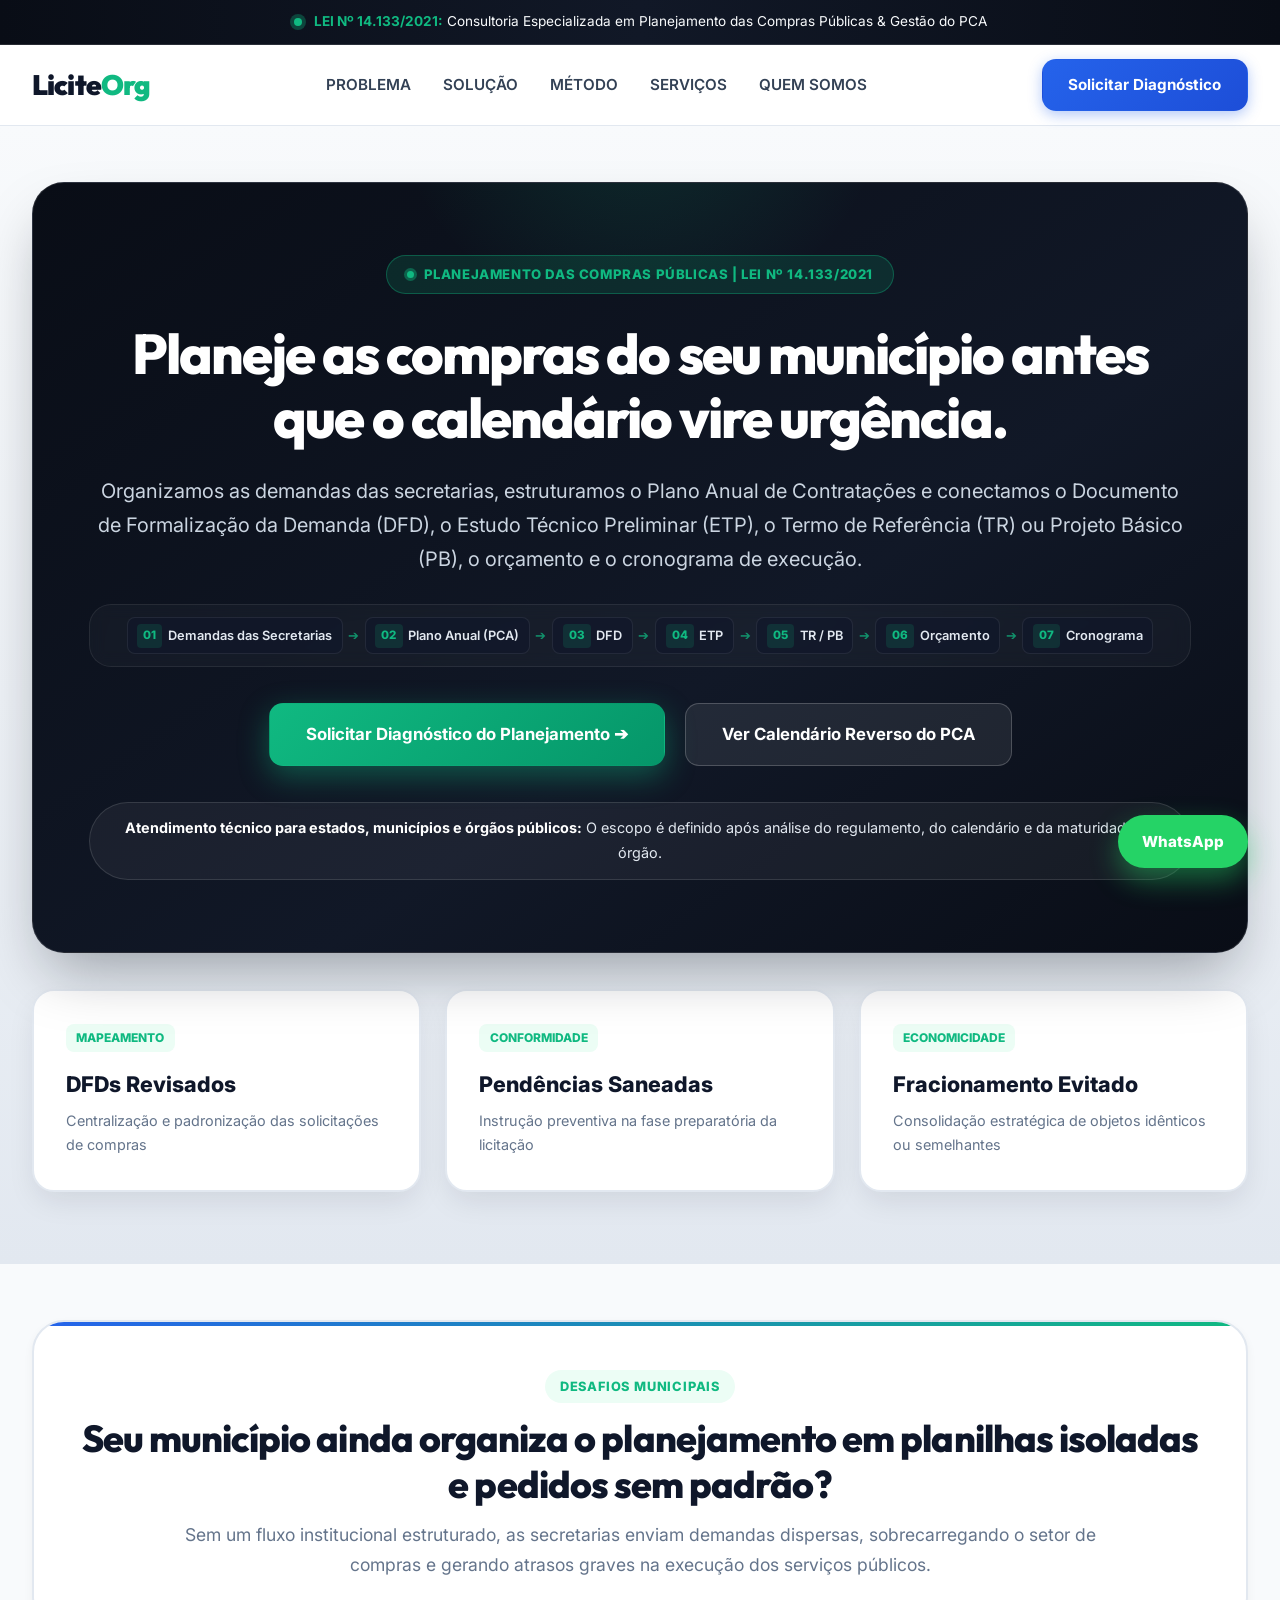
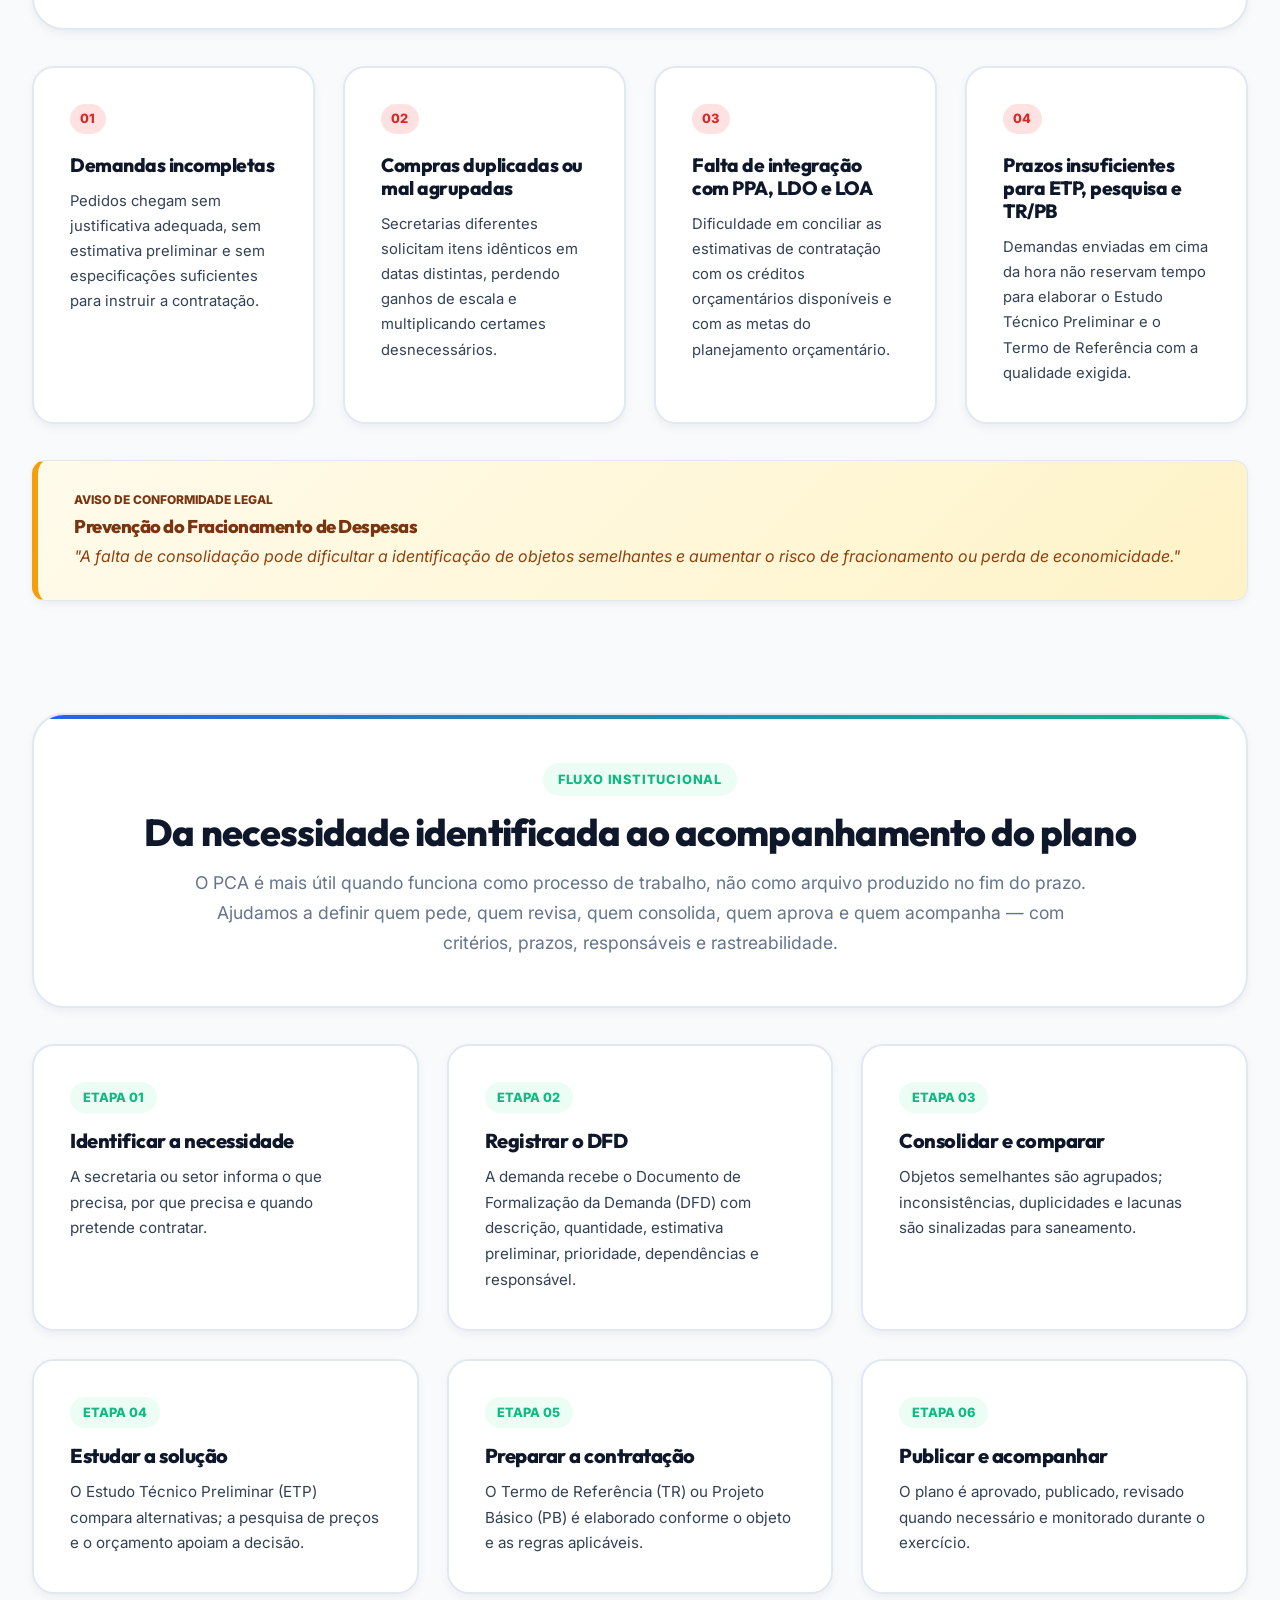
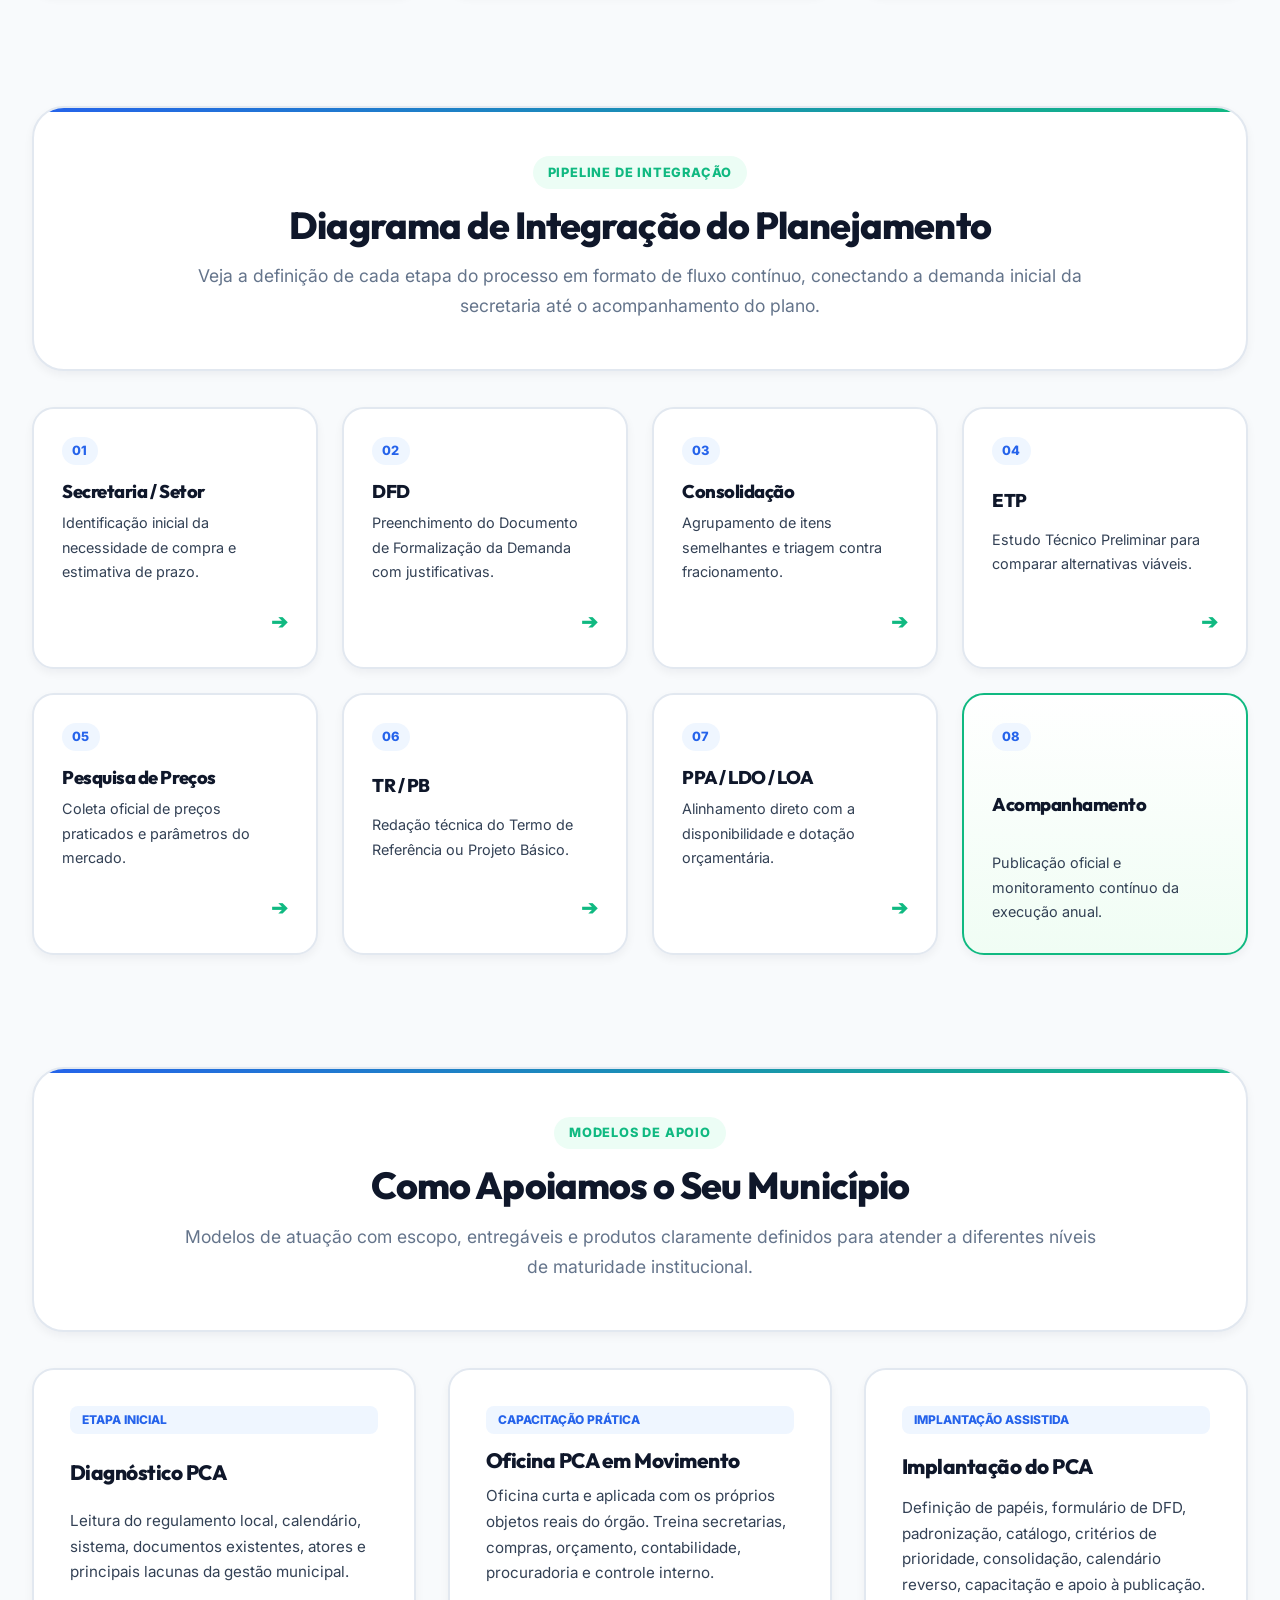
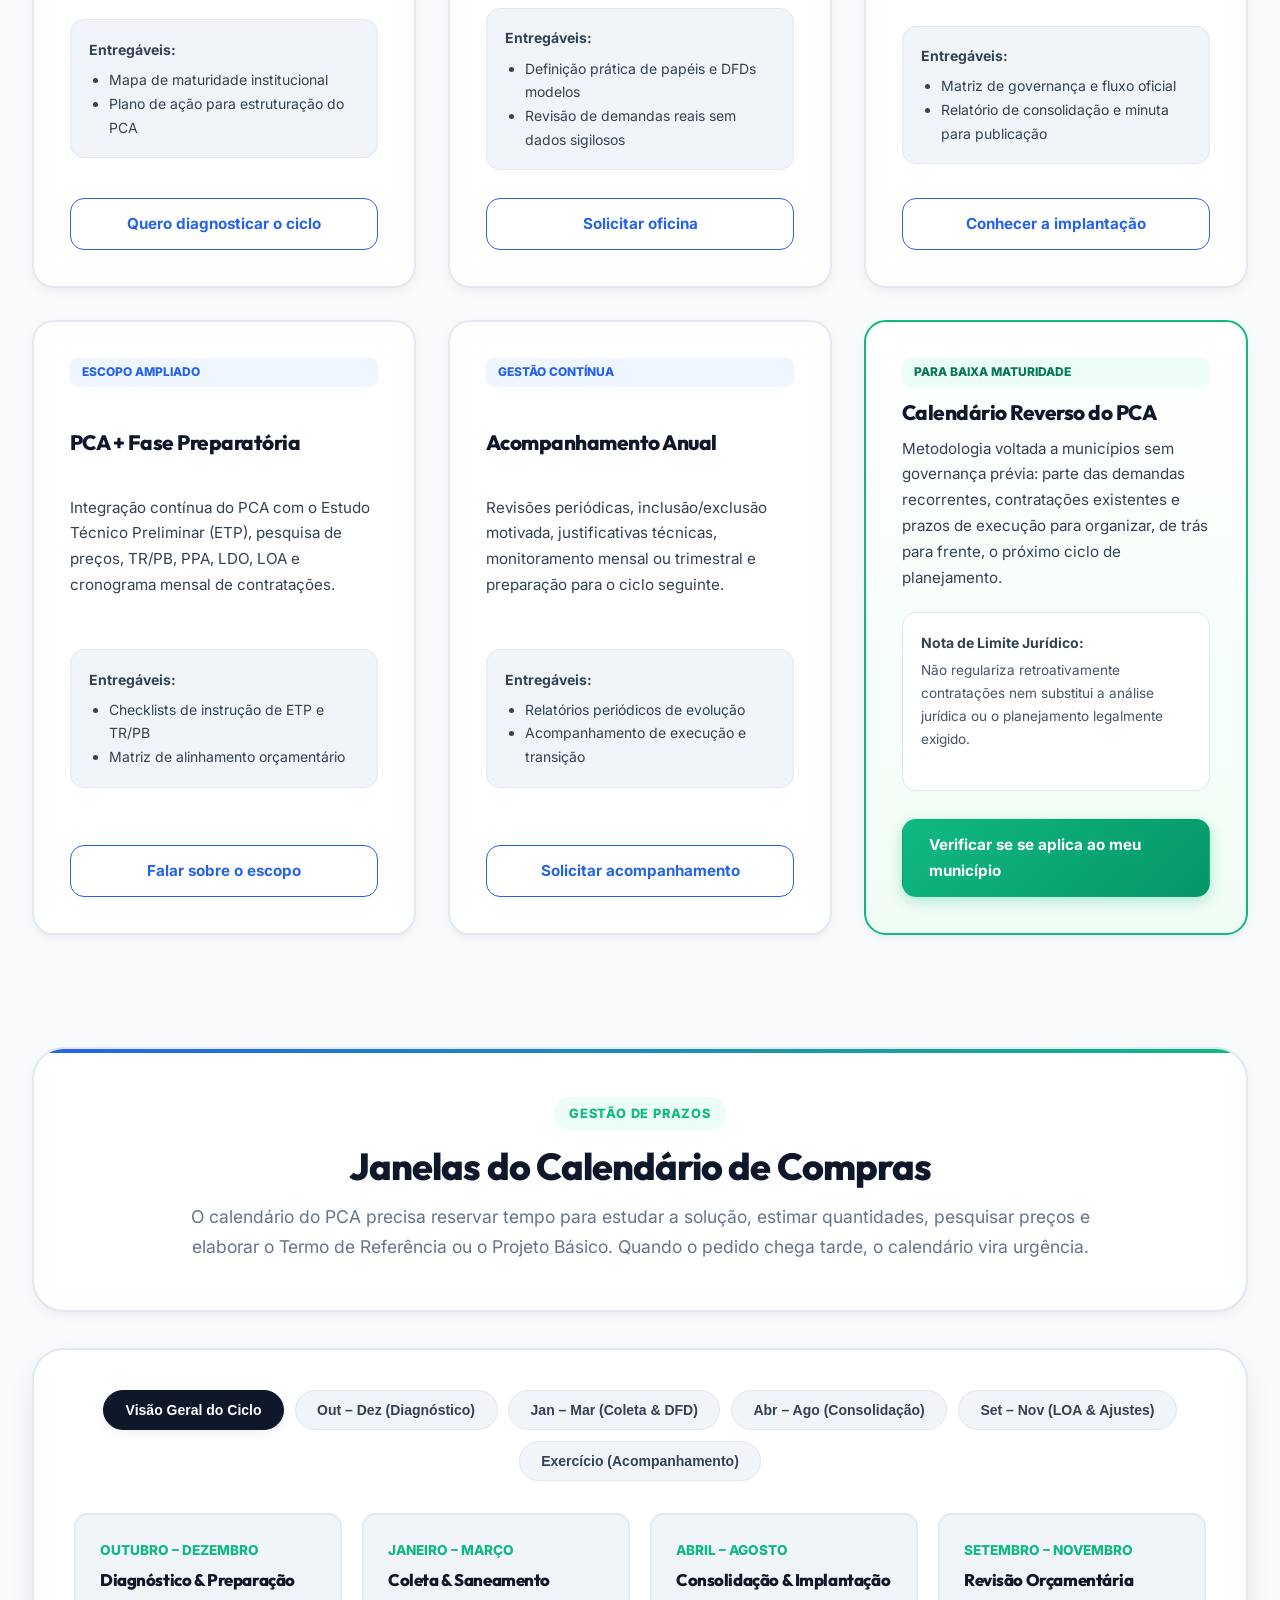
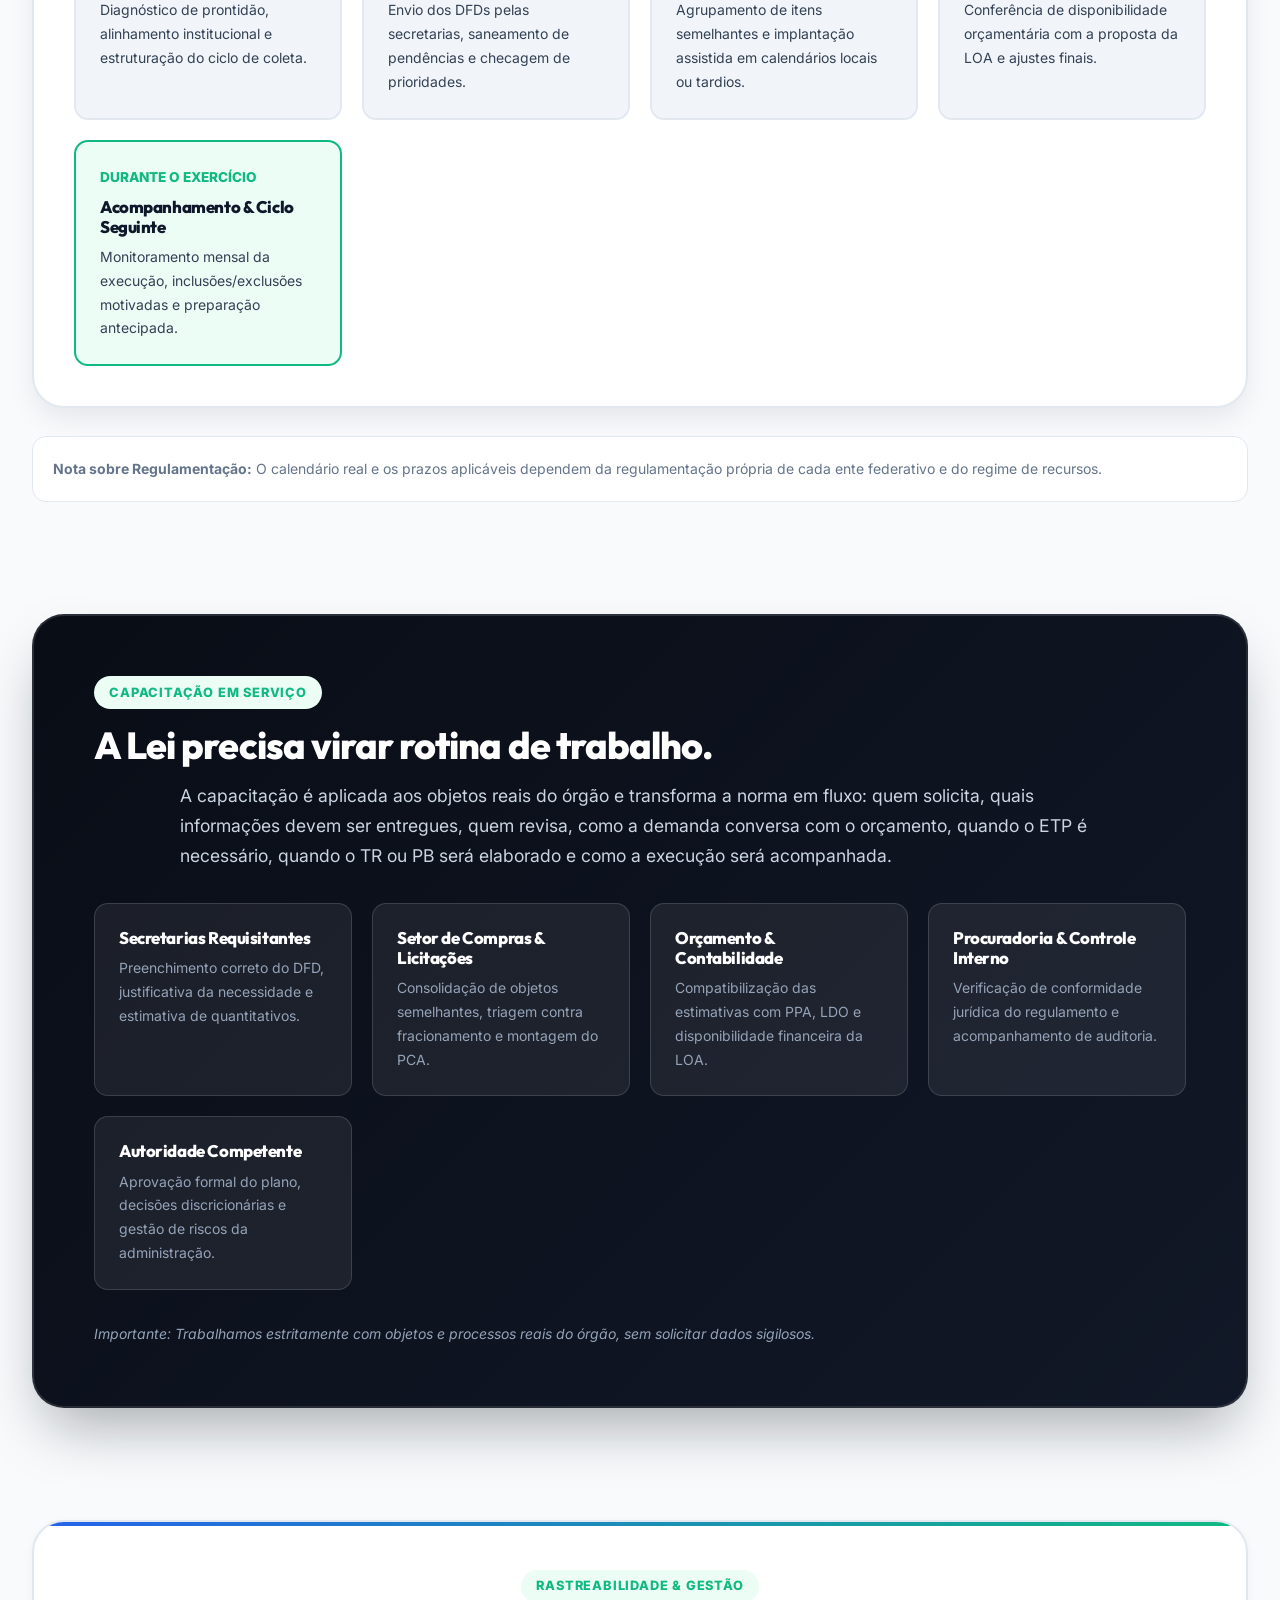
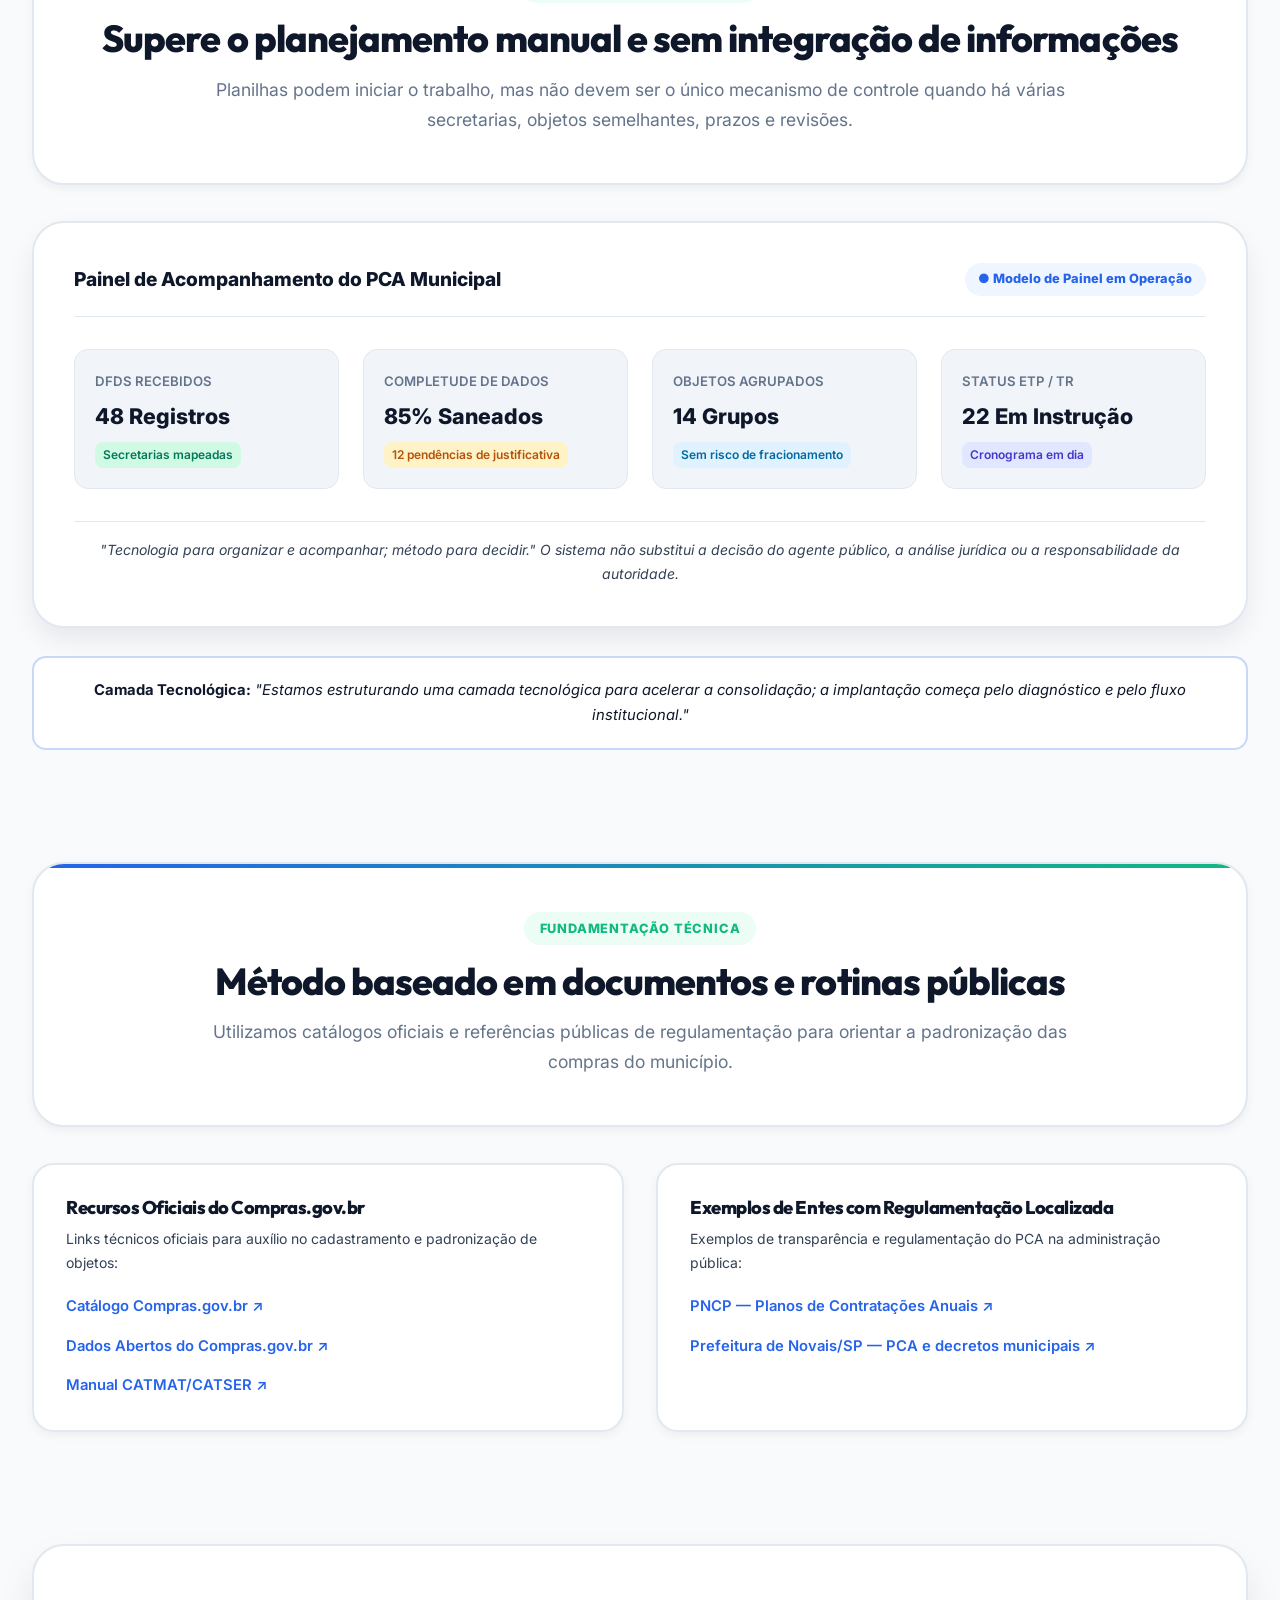
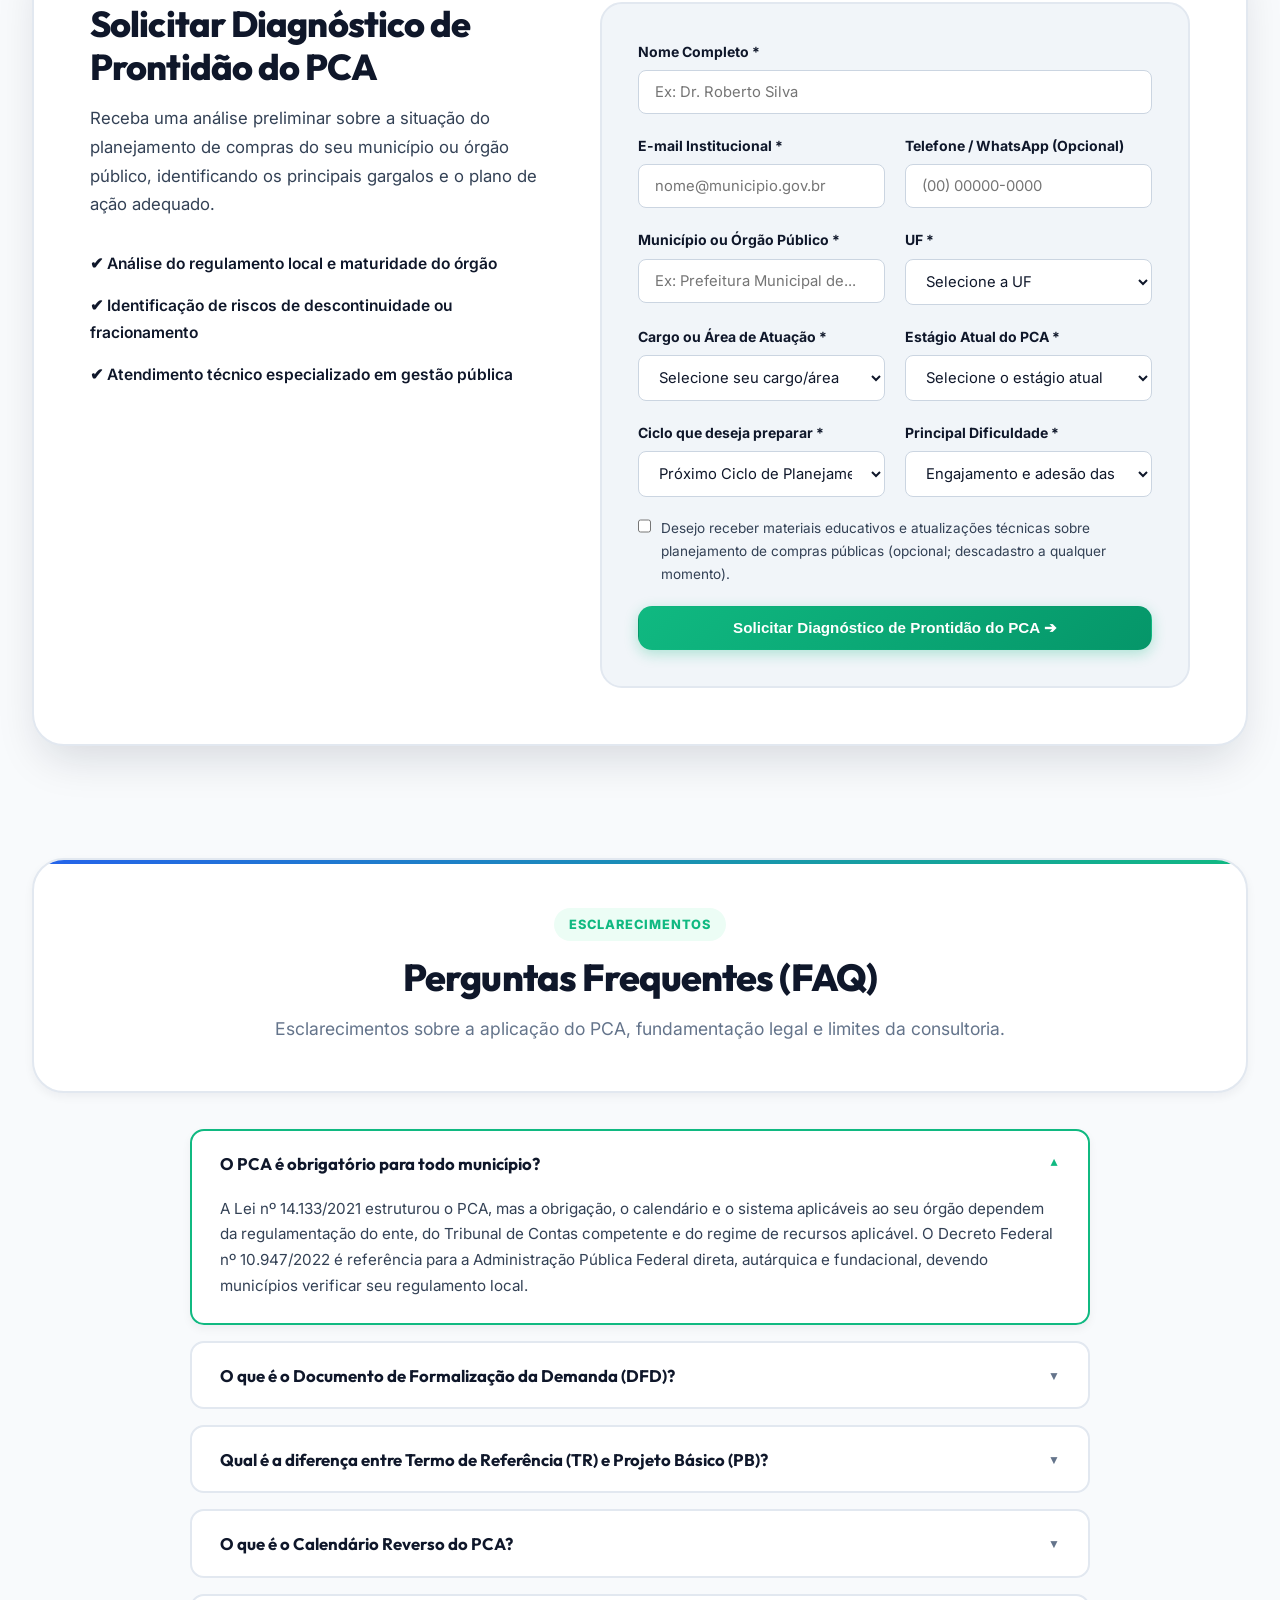
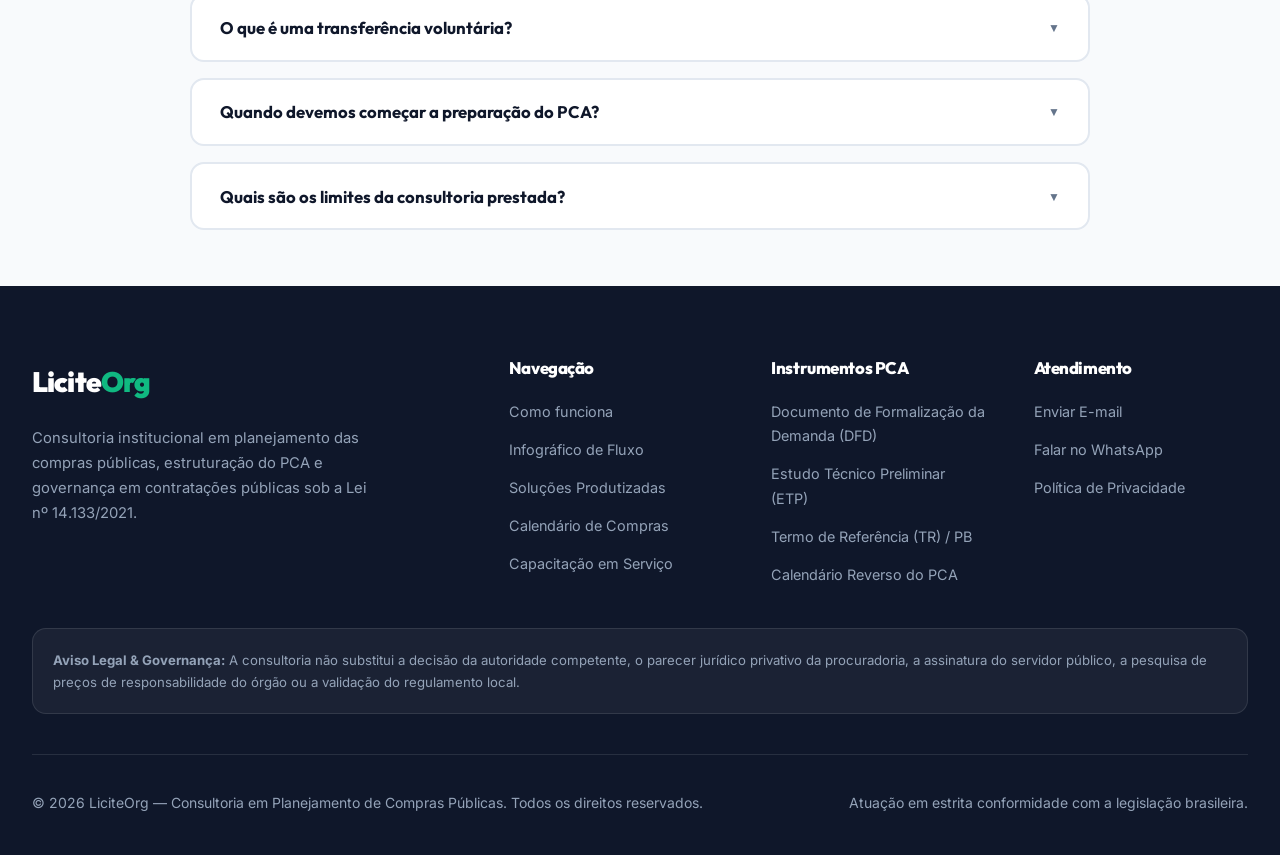
==== commit 27aa69b3: "atualização_2" ====
--- a/index_v2.html
+++ b/index_v2.html
@@ -54,15 +54,14 @@
       </a>
 
       <nav class="v2-nav-links">
-        <a href="#como-funciona" class="v2-nav-item">Como funciona</a>
-        <a href="#diagrama" class="v2-nav-item">Fluxo de Integração</a>
-        <a href="#solucoes" class="v2-nav-item">Soluções</a>
-        <a href="#calendario" class="v2-nav-item">Calendário</a>
-        <a href="#capacitacao" class="v2-nav-item">Capacitação</a>
-        <a href="#faq" class="v2-nav-item">FAQ</a>
+        <a href="#problema" class="v2-nav-item">PROBLEMA</a>
+        <a href="#solucao" class="v2-nav-item">SOLUÇÃO</a>
+        <a href="#metodo" class="v2-nav-item">MÉTODO</a>
+        <a href="#servicos" class="v2-nav-item">SERVIÇOS</a>
+        <a href="#quem-somos" class="v2-nav-item">QUEM SOMOS</a>
       </nav>
 
-      <a href="#contato" class="v2-btn v2-btn-emerald">
+      <a href="#contato" class="v2-btn v2-btn-blue" id="nav-cta-btn">
         Solicitar Diagnóstico
       </a>
     </div>
@@ -142,7 +141,7 @@
   </section>
 
   <!-- GATILHO DE DOR (Desafios do Planejamento Municipal) -->
-  <section class="v2-section-wrapper">
+  <section id="problema" class="v2-section-wrapper">
     <div class="container">
       
       <div class="v2-card-header-module">
@@ -189,7 +188,7 @@
   </section>
 
   <!-- FLUXO INSTITUCIONAL DE 6 ETAPAS -->
-  <section id="como-funciona" class="v2-section-wrapper">
+  <section id="metodo" class="v2-section-wrapper">
     <div class="container">
       
       <div class="v2-card-header-module">
@@ -242,7 +241,7 @@
   </section>
 
   <!-- DIAGRAMA DE INTEGRAÇÃO (INFOGRÁFICO DE FLUXO EM PIPELINE) -->
-  <section id="diagrama" class="v2-section-wrapper">
+  <section id="solucao" class="v2-section-wrapper">
     <div class="container">
       
       <div class="v2-card-header-module">
@@ -314,7 +313,7 @@
   </section>
 
   <!-- SOLUÇÕES PRODUTIZADAS (Bento Service Hub) -->
-  <section id="solucoes" class="v2-section-wrapper">
+  <section id="servicos" class="v2-section-wrapper">
     <div class="container">
       
       <div class="v2-card-header-module">
@@ -615,7 +614,7 @@
   </section>
 
   <!-- FONTES DE REFERÊNCIA & TRANSPARÊNCIA -->
-  <section class="v2-section-wrapper">
+  <section id="quem-somos" class="v2-section-wrapper">
     <div class="container">
       
       <div class="v2-card-header-module">
--- a/css/styles_v2.css
+++ b/css/styles_v2.css
@@ -196,6 +196,18 @@
   background: linear-gradient(135deg, #059669 0%, #047857 100%);
   transform: translateY(-2px);
   box-shadow: 0 10px 24px rgba(16, 185, 129, 0.4);
+}
+
+.v2-btn-blue {
+  background: linear-gradient(135deg, #2563eb 0%, #1d4ed8 100%);
+  color: #ffffff;
+  box-shadow: 0 4px 14px rgba(37, 99, 235, 0.35);
+}
+
+.v2-btn-blue:hover {
+  background: linear-gradient(135deg, #1d4ed8 0%, #1e40af 100%);
+  transform: translateY(-2px);
+  box-shadow: 0 10px 24px rgba(37, 99, 235, 0.45);
 }
 
 .v2-btn-hero-primary {
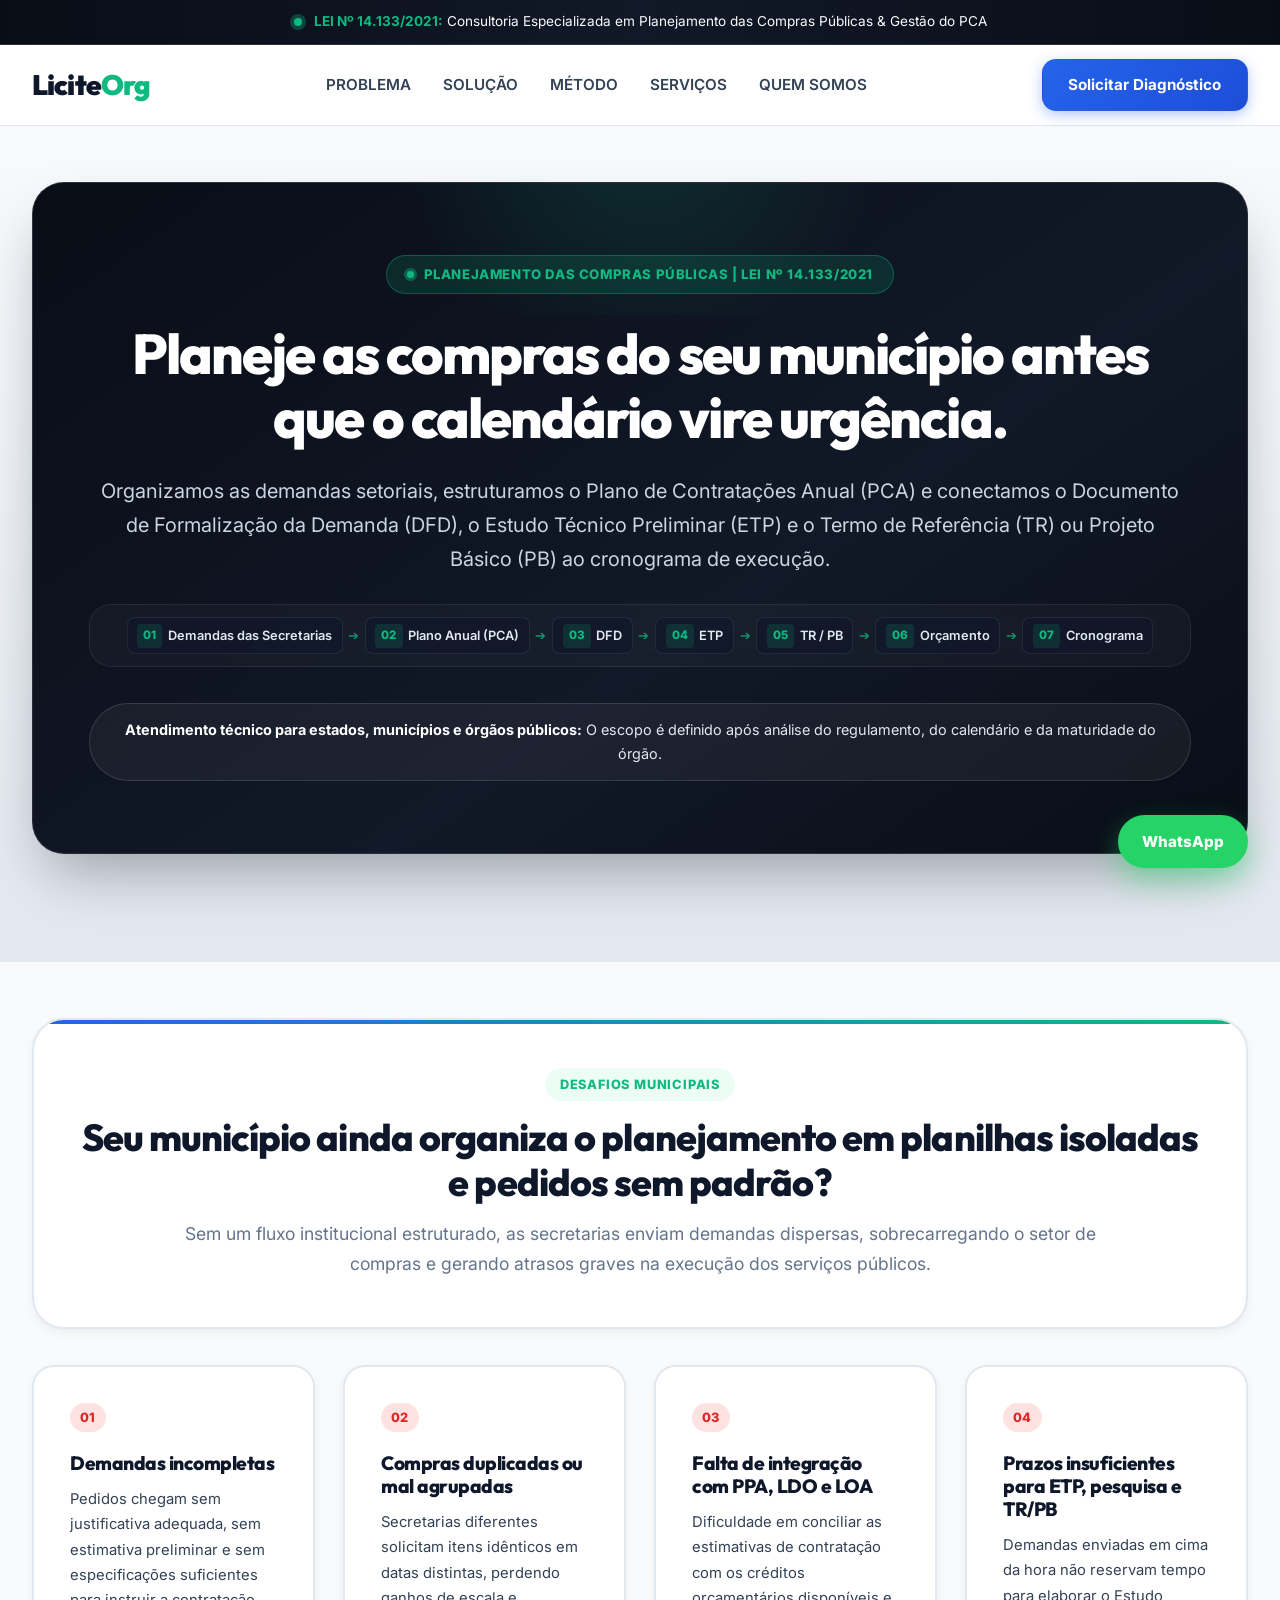
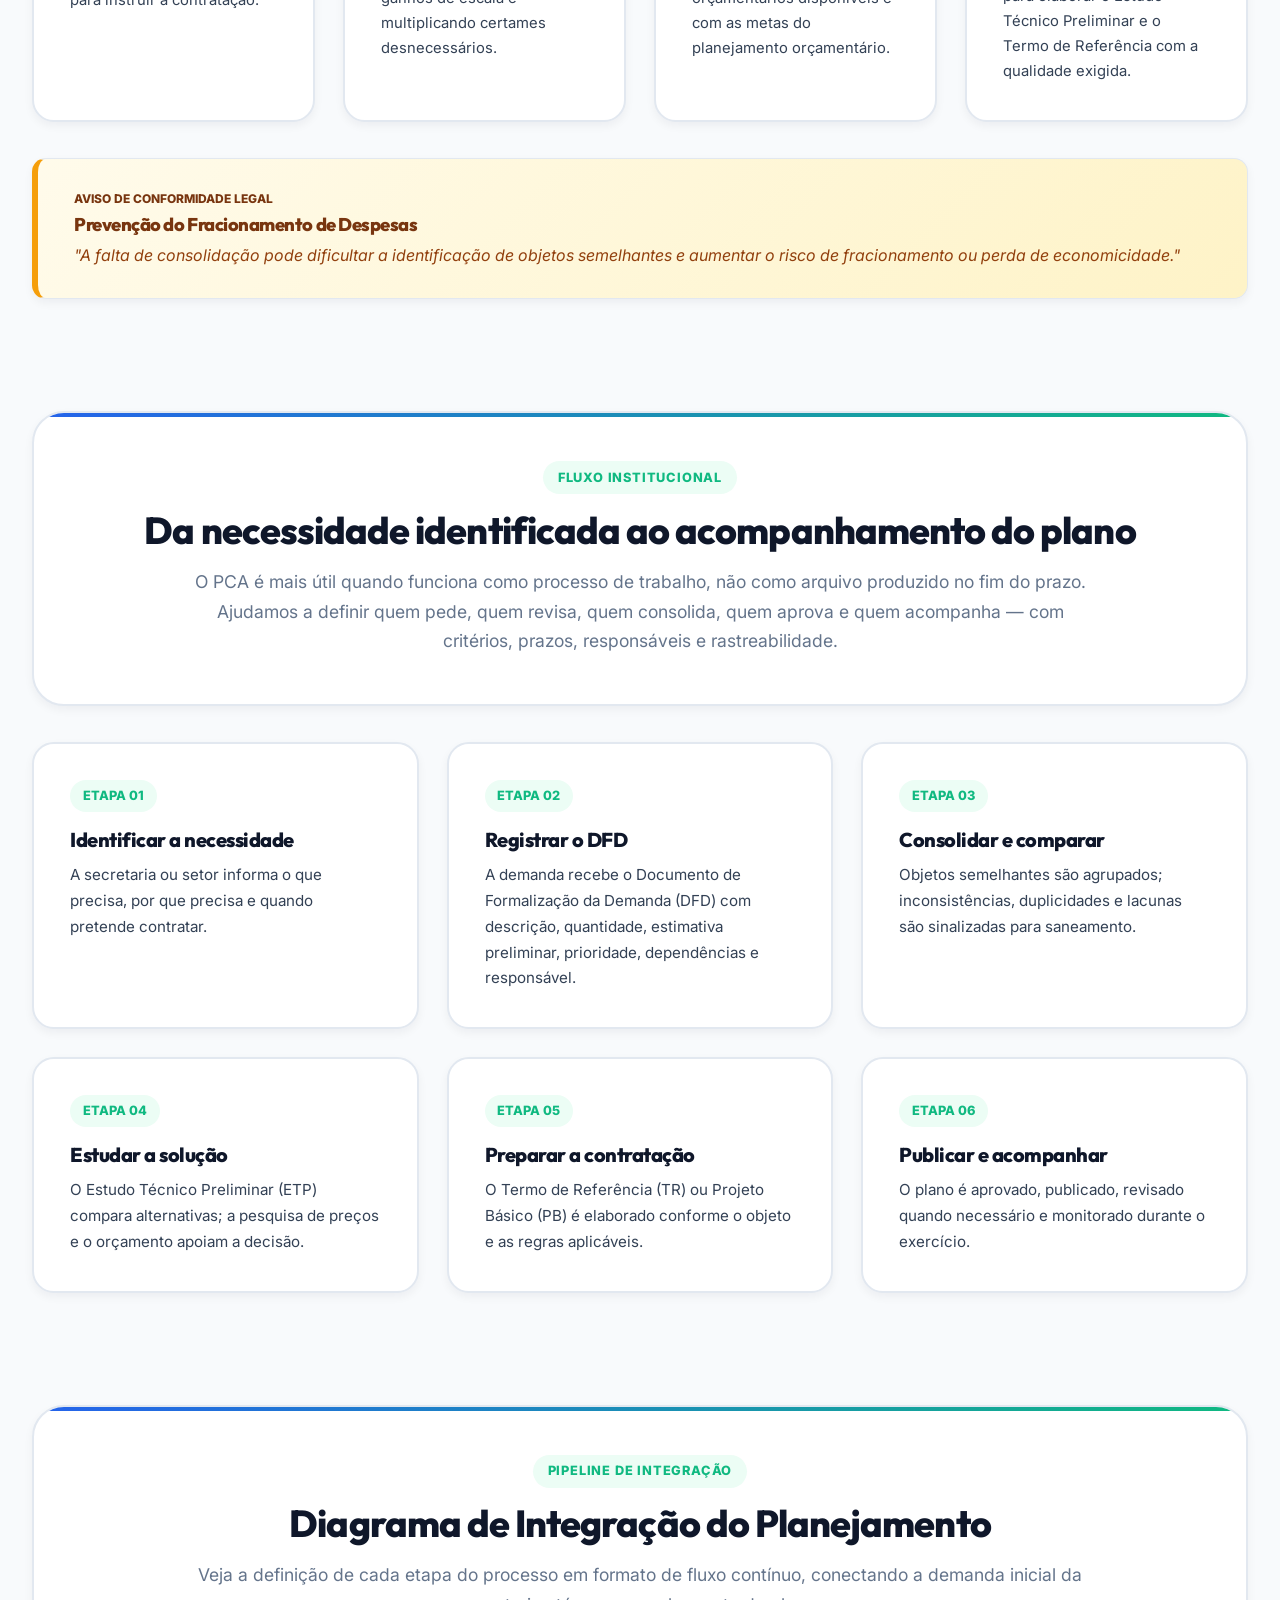
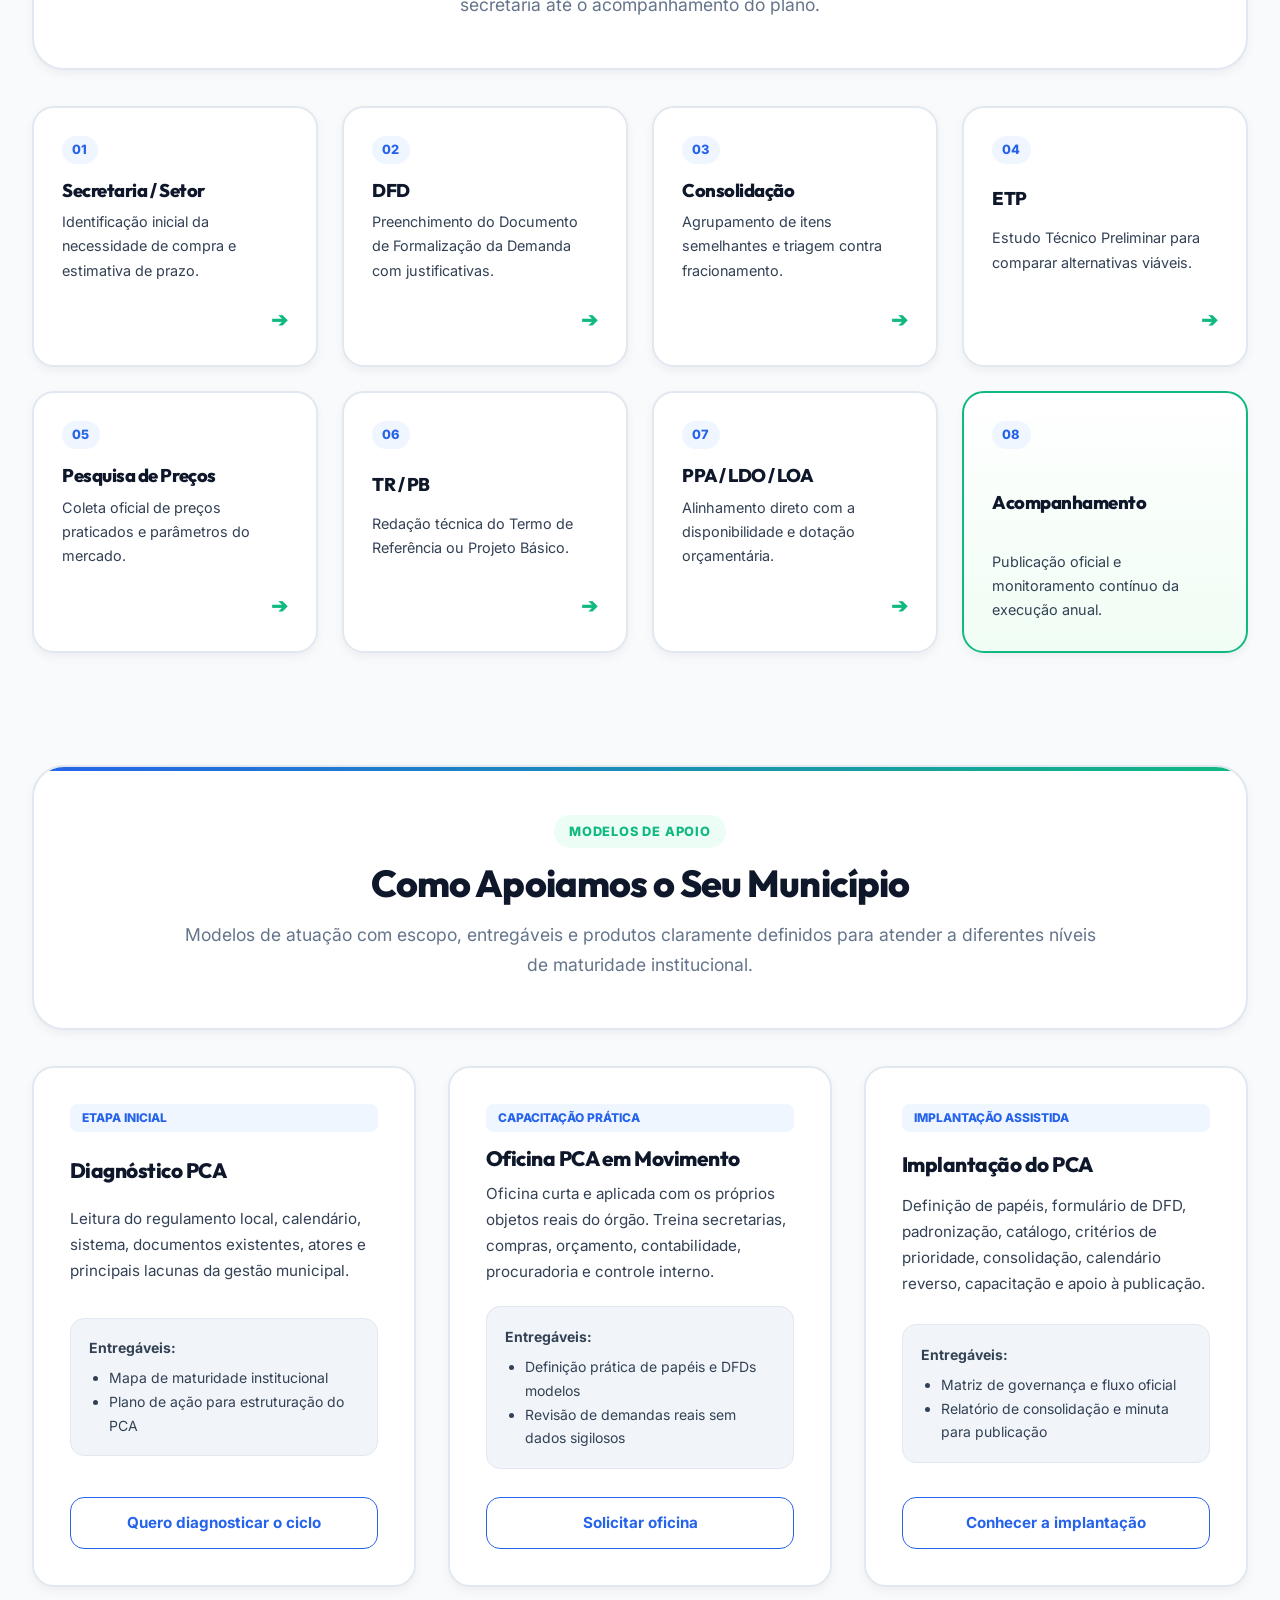
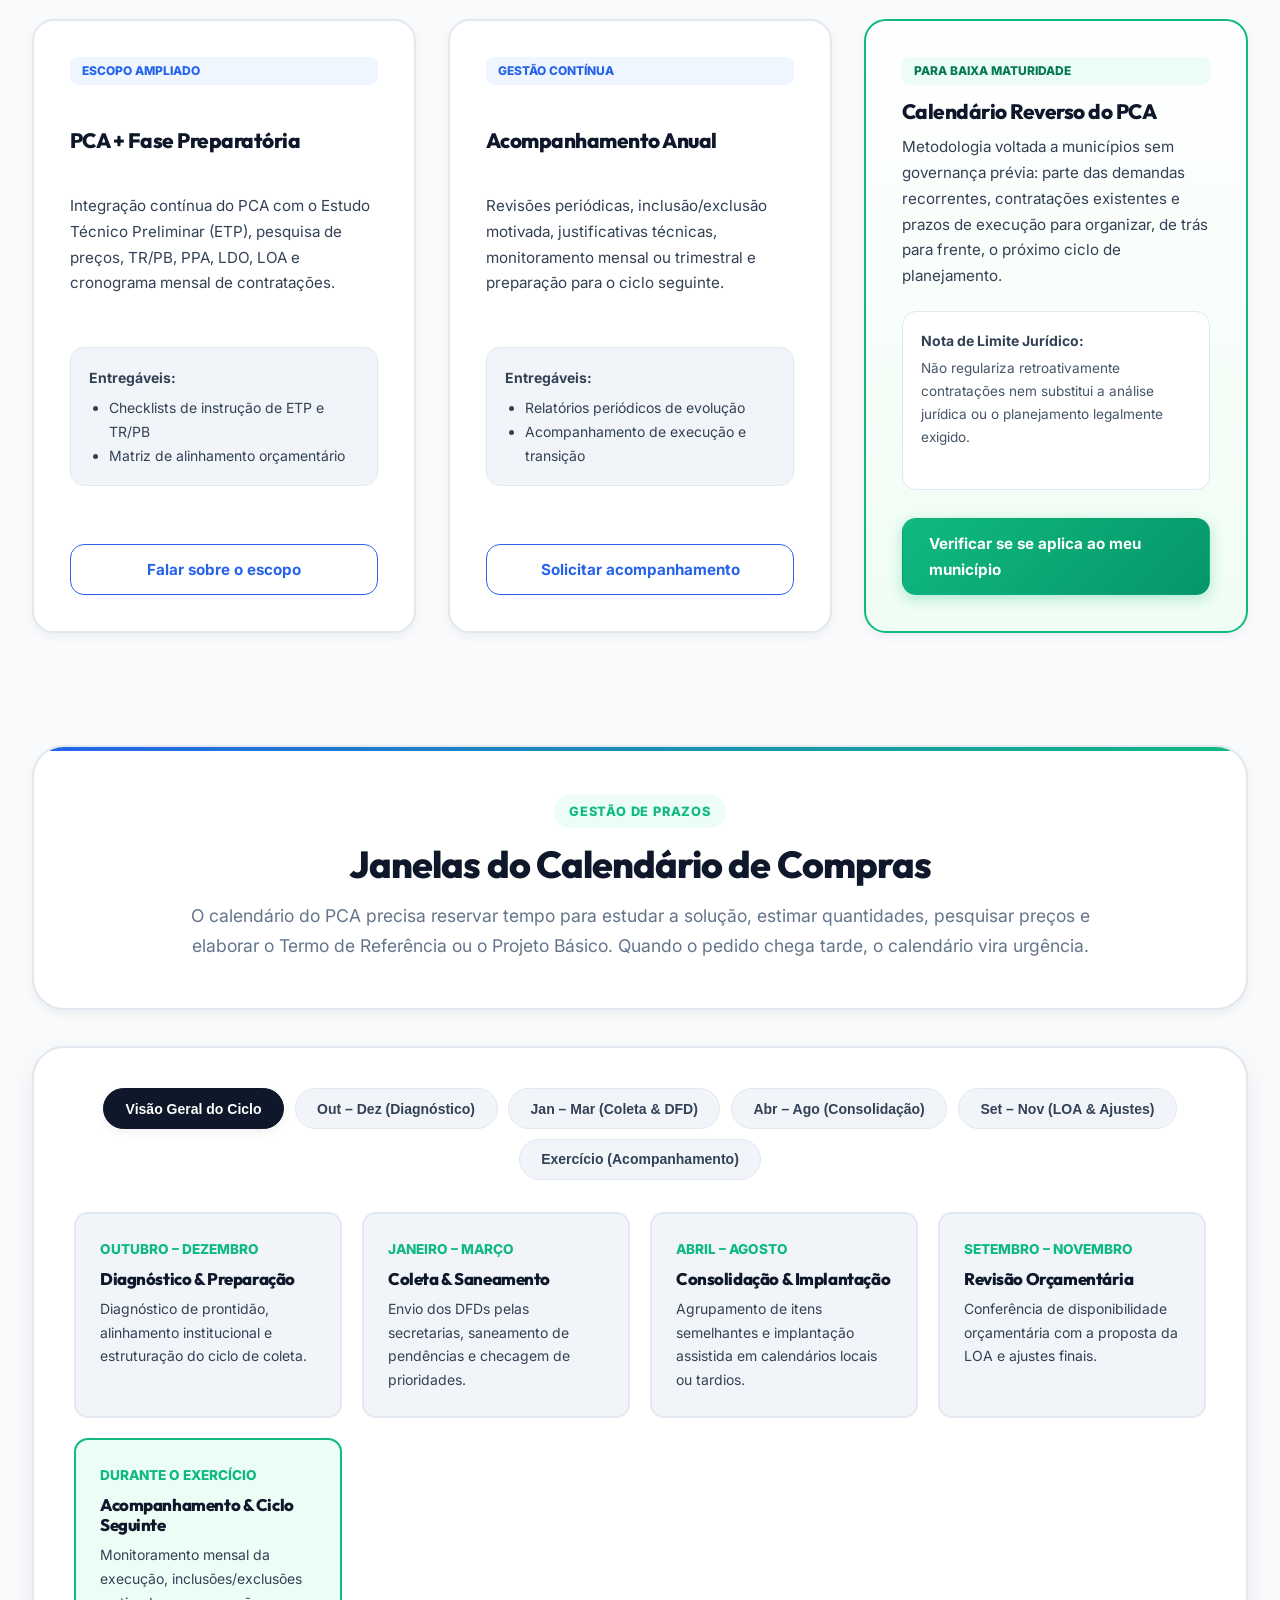
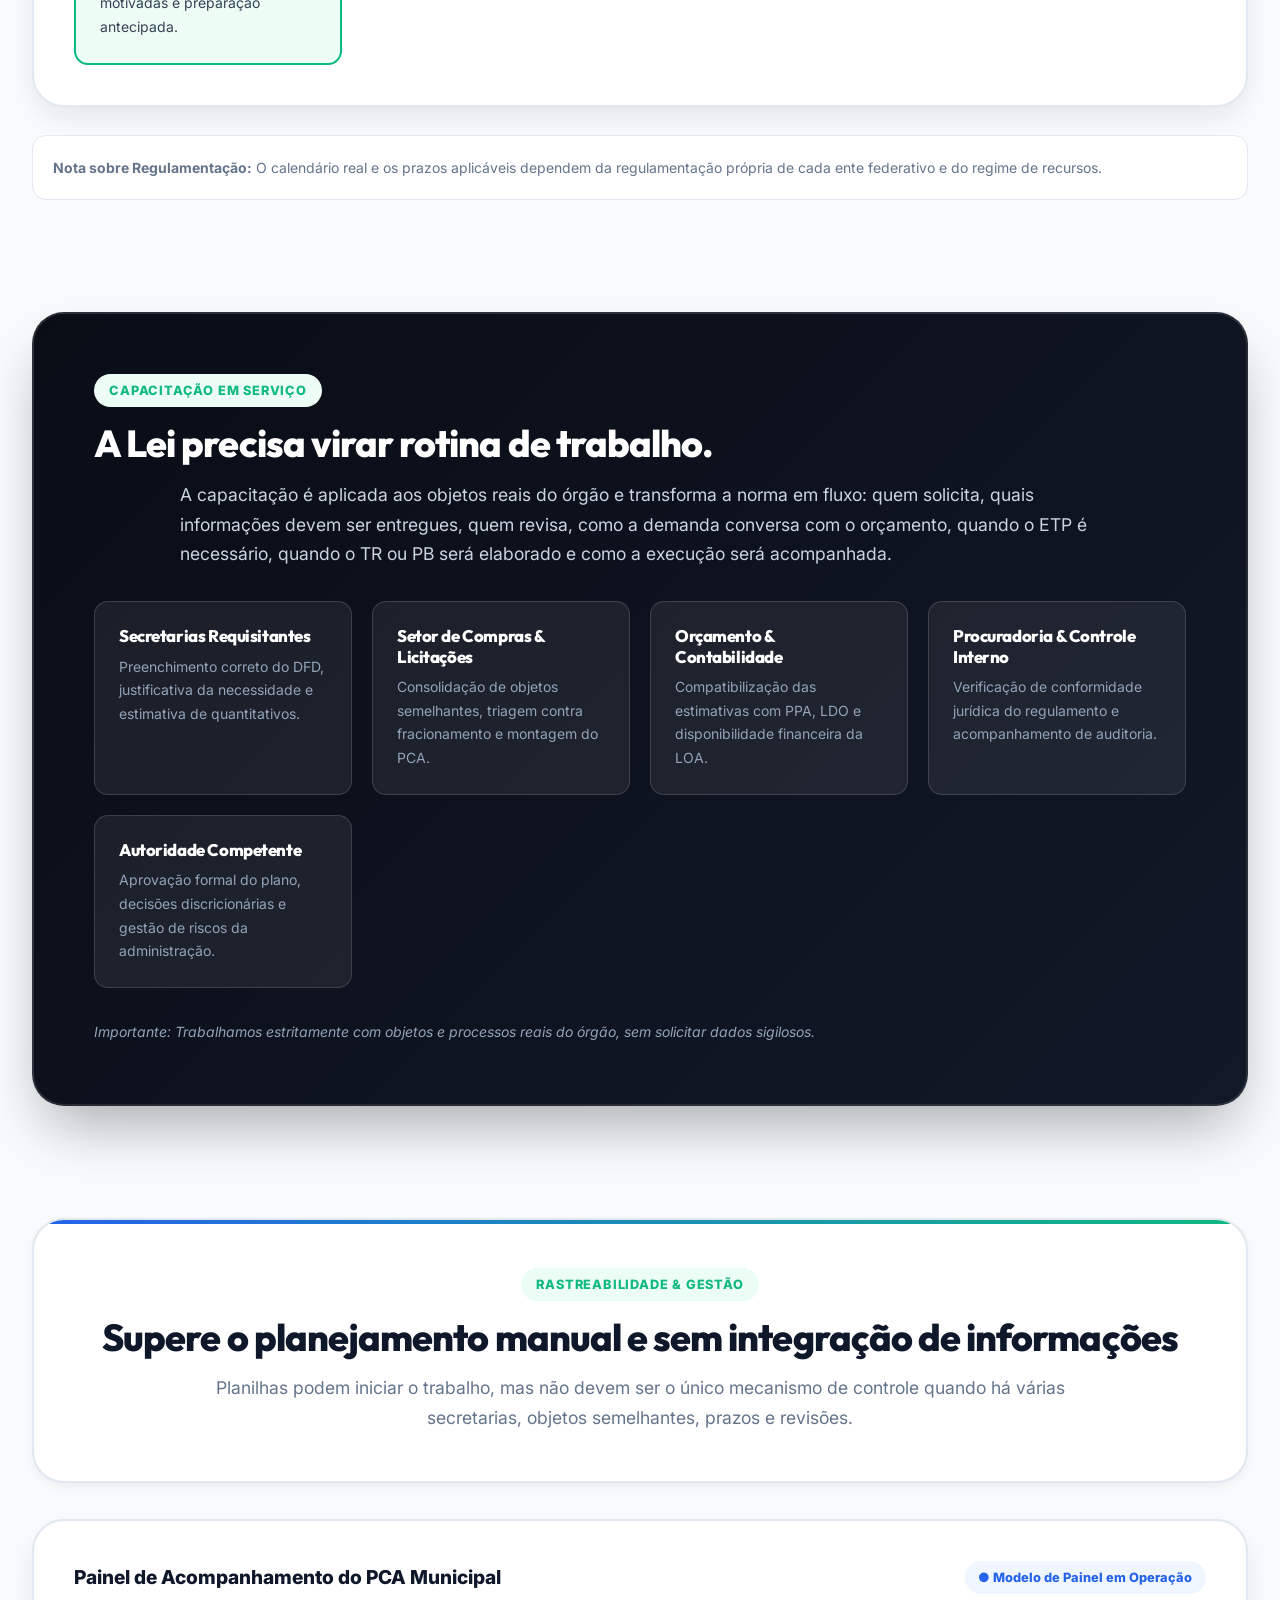
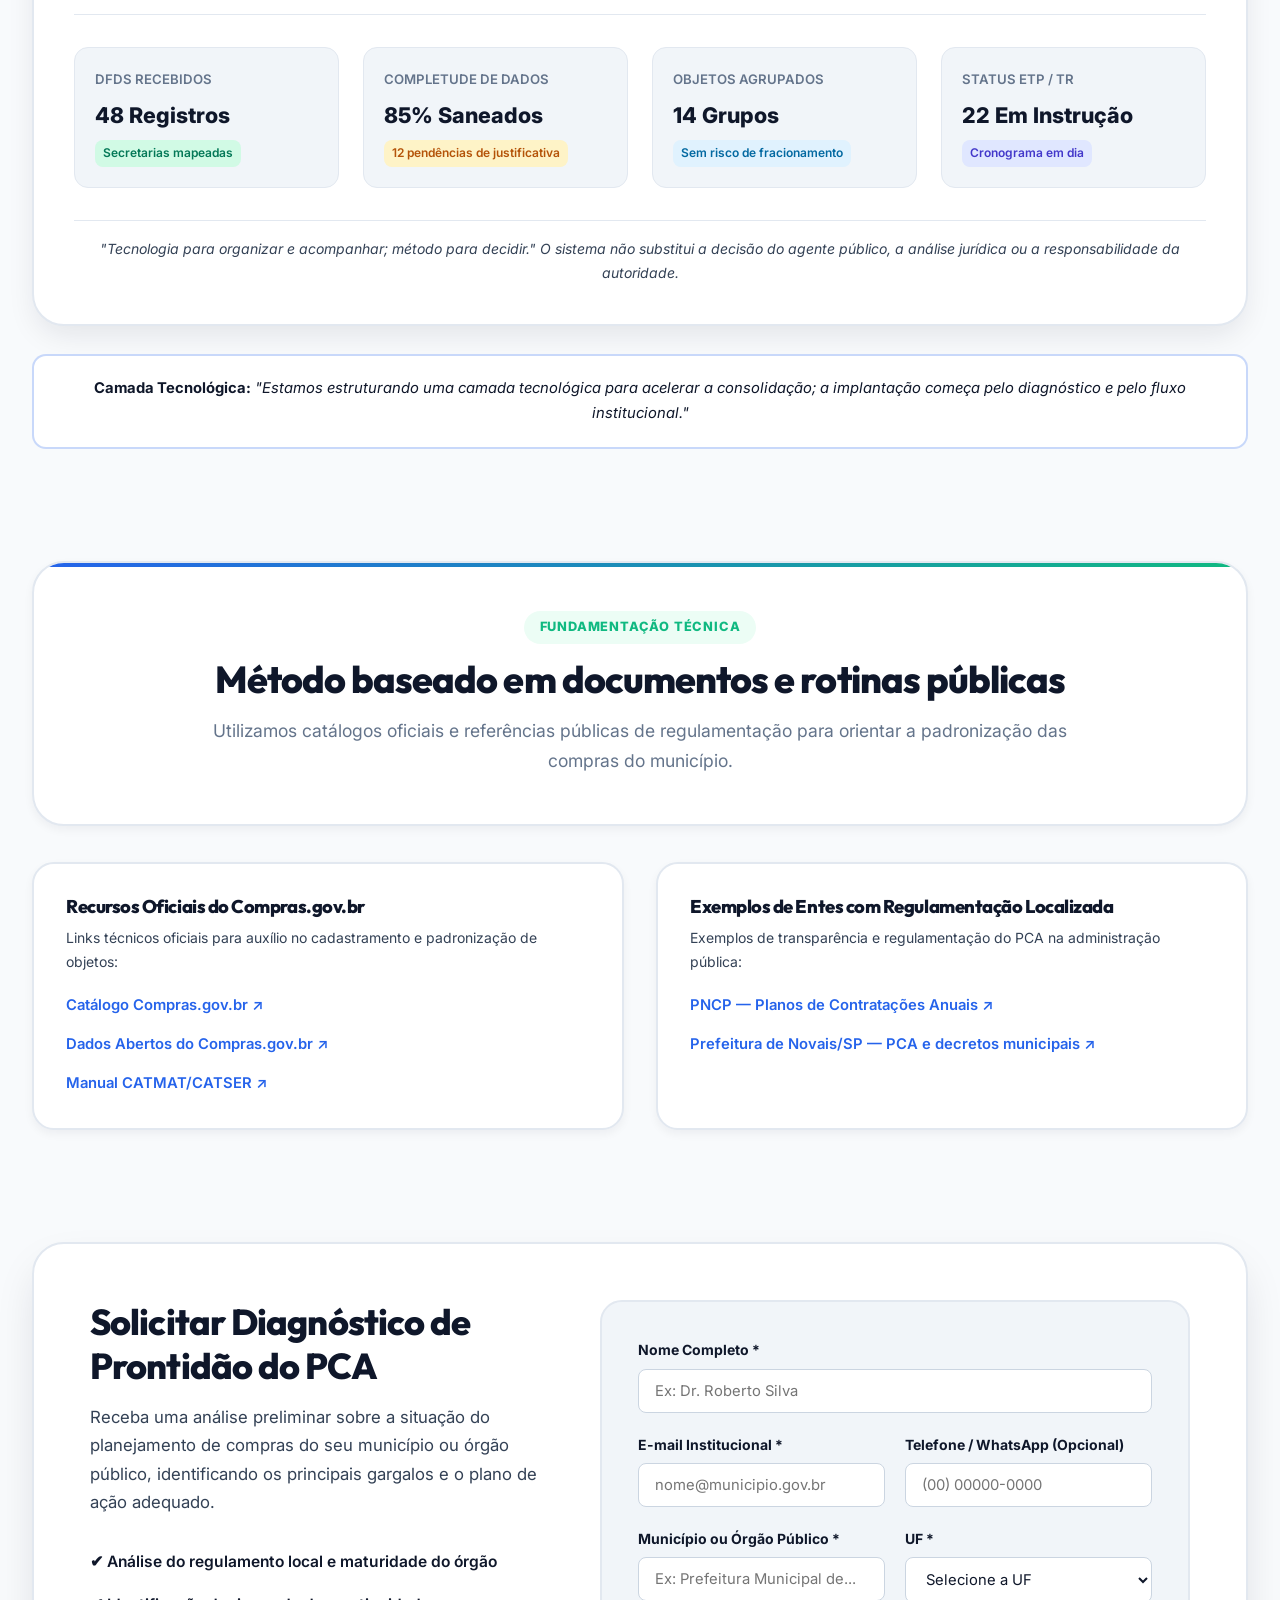
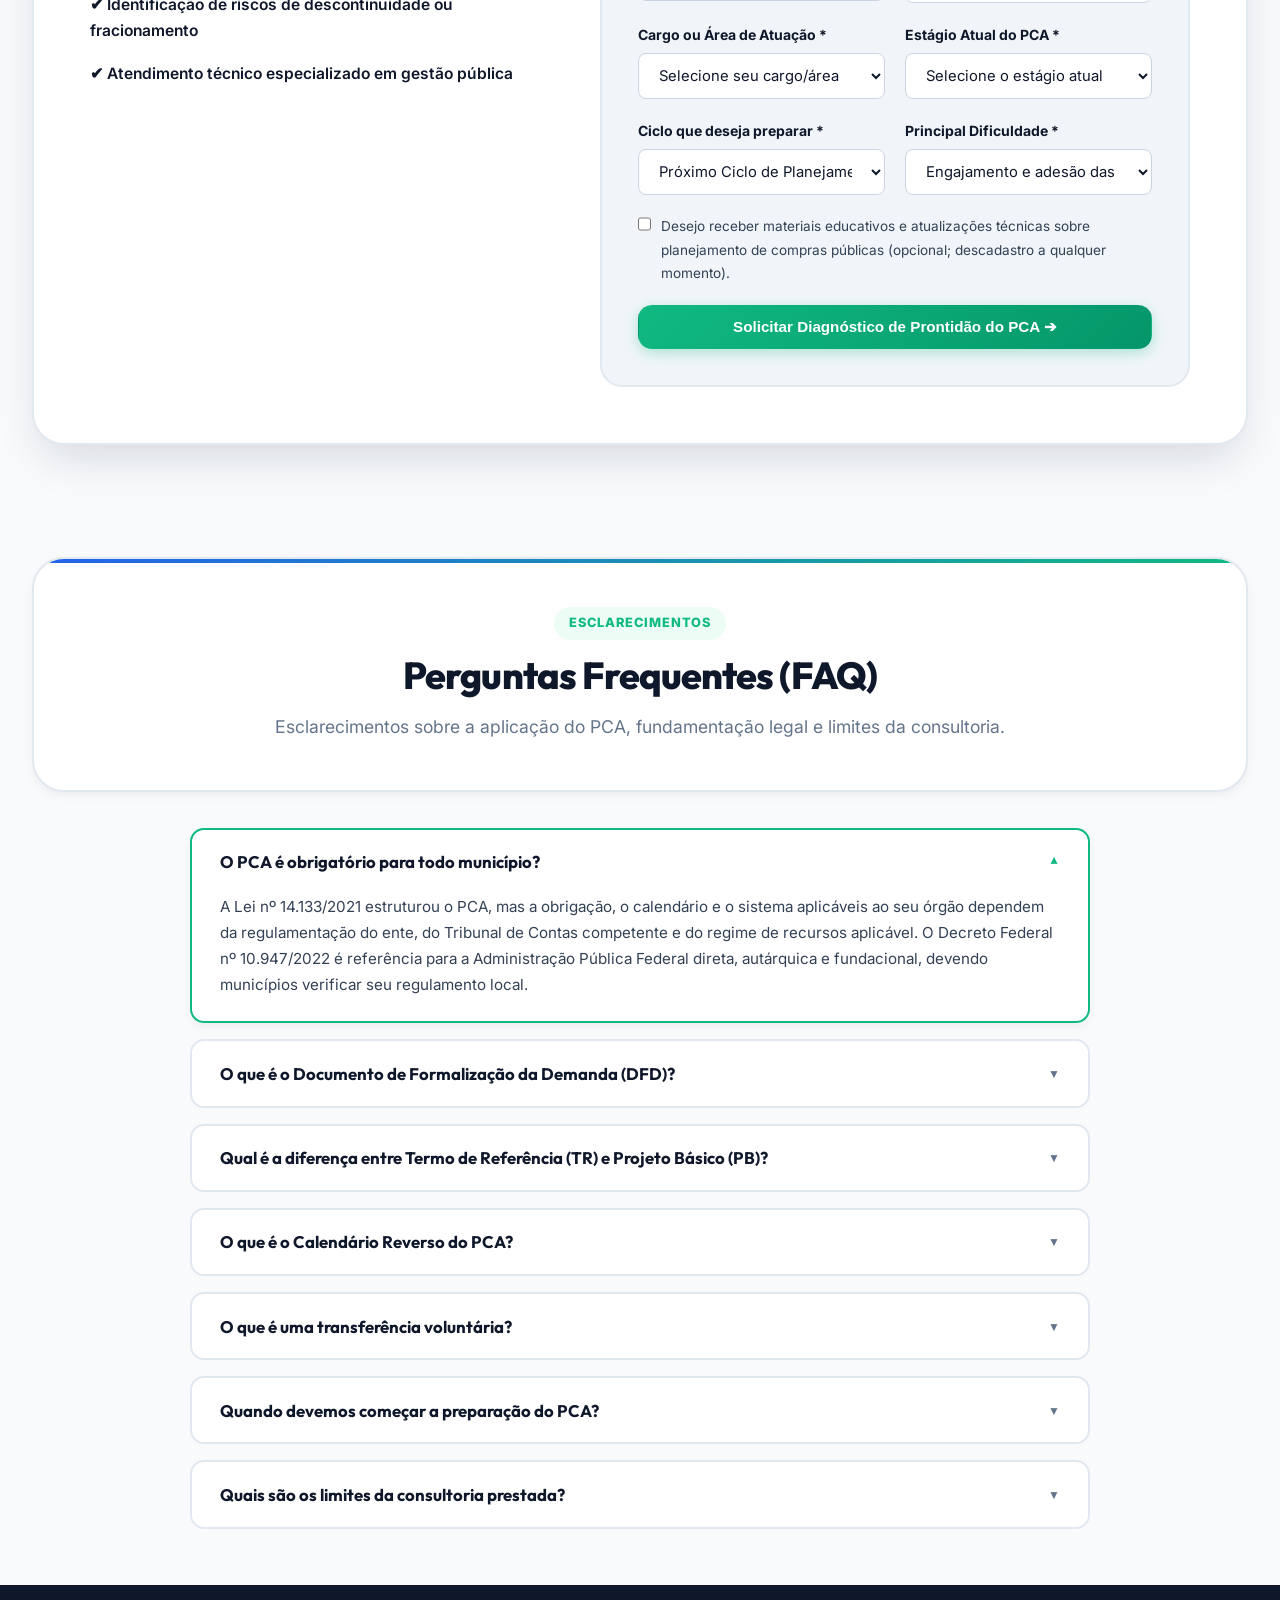
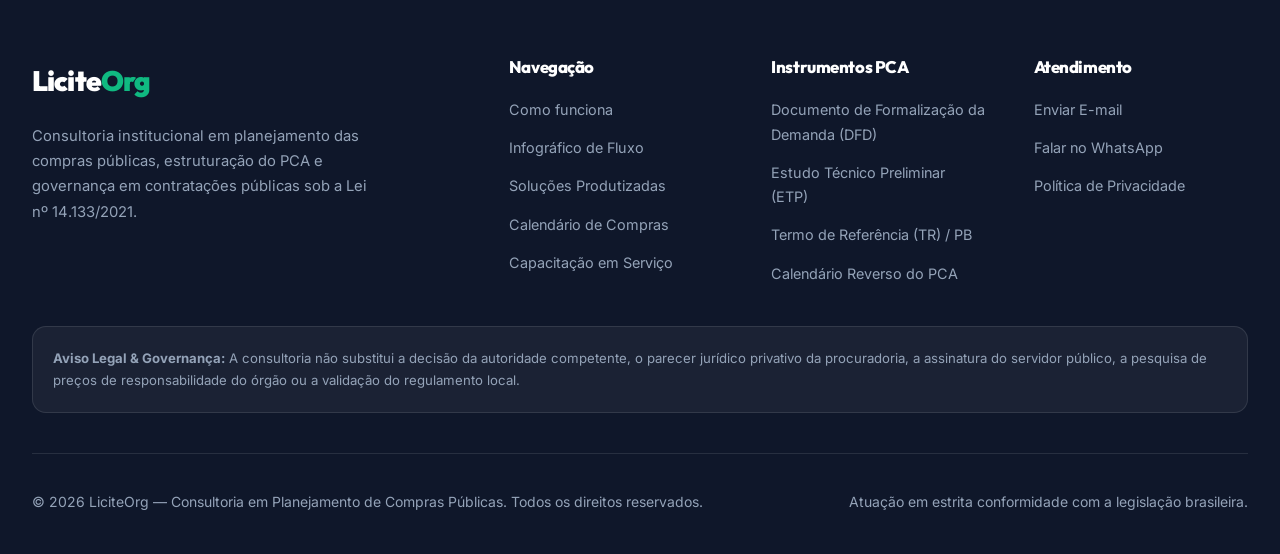
==== commit 37812c9f: "Atual.3" ====
--- a/index_v2.html
+++ b/index_v2.html
@@ -82,7 +82,7 @@
         </h1>
 
         <p class="v2-hero-subtitle">
-          Organizamos as demandas das secretarias, estruturamos o Plano Anual de Contratações e conectamos o Documento de Formalização da Demanda (DFD), o Estudo Técnico Preliminar (ETP), o Termo de Referência (TR) ou Projeto Básico (PB), o orçamento e o cronograma de execução.
+          Organizamos as demandas setoriais, estruturamos o Plano de Contratações Anual (PCA) e conectamos o Documento de Formalização da Demanda (DFD), o Estudo Técnico Preliminar (ETP) e o Termo de Referência (TR) ou Projeto Básico (PB) ao cronograma de execução.
         </p>
 
         <!-- Horizontal Flow Ribbon accompanying full page width -->
@@ -102,40 +102,10 @@
           <div class="v2-flow-step"><span class="step-num">07</span> Cronograma</div>
         </div>
 
-        <div class="v2-hero-actions-row">
-          <a href="#contato" class="v2-btn v2-btn-hero-primary" id="hero-primary-cta">
-            Solicitar Diagnóstico do Planejamento ➔
-          </a>
-          <a href="#calendario-reverso" class="v2-btn v2-btn-hero-secondary" id="hero-secondary-cta">
-            Ver Calendário Reverso do PCA
-          </a>
-        </div>
-
         <div class="v2-trust-notice">
           <strong>Atendimento técnico para estados, municípios e órgãos públicos:</strong> O escopo é definido após análise do regulamento, do calendário e da maturidade do órgão.
         </div>
 
-      </div>
-
-      <!-- Hero Governance KPI Bar (Bento Cards) -->
-      <div class="v2-kpi-bento-grid">
-        <div class="v2-kpi-card">
-          <div class="kpi-tag">Mapeamento</div>
-          <div class="kpi-value">DFDs Revisados</div>
-          <div class="kpi-desc">Centralização e padronização das solicitações de compras</div>
-        </div>
-
-        <div class="v2-kpi-card">
-          <div class="kpi-tag">Conformidade</div>
-          <div class="kpi-value">Pendências Saneadas</div>
-          <div class="kpi-desc">Instrução preventiva na fase preparatória da licitação</div>
-        </div>
-
-        <div class="v2-kpi-card">
-          <div class="kpi-tag">Economicidade</div>
-          <div class="kpi-value">Fracionamento Evitado</div>
-          <div class="kpi-desc">Consolidação estratégica de objetos idênticos ou semelhantes</div>
-        </div>
       </div>
     </div>
   </section>
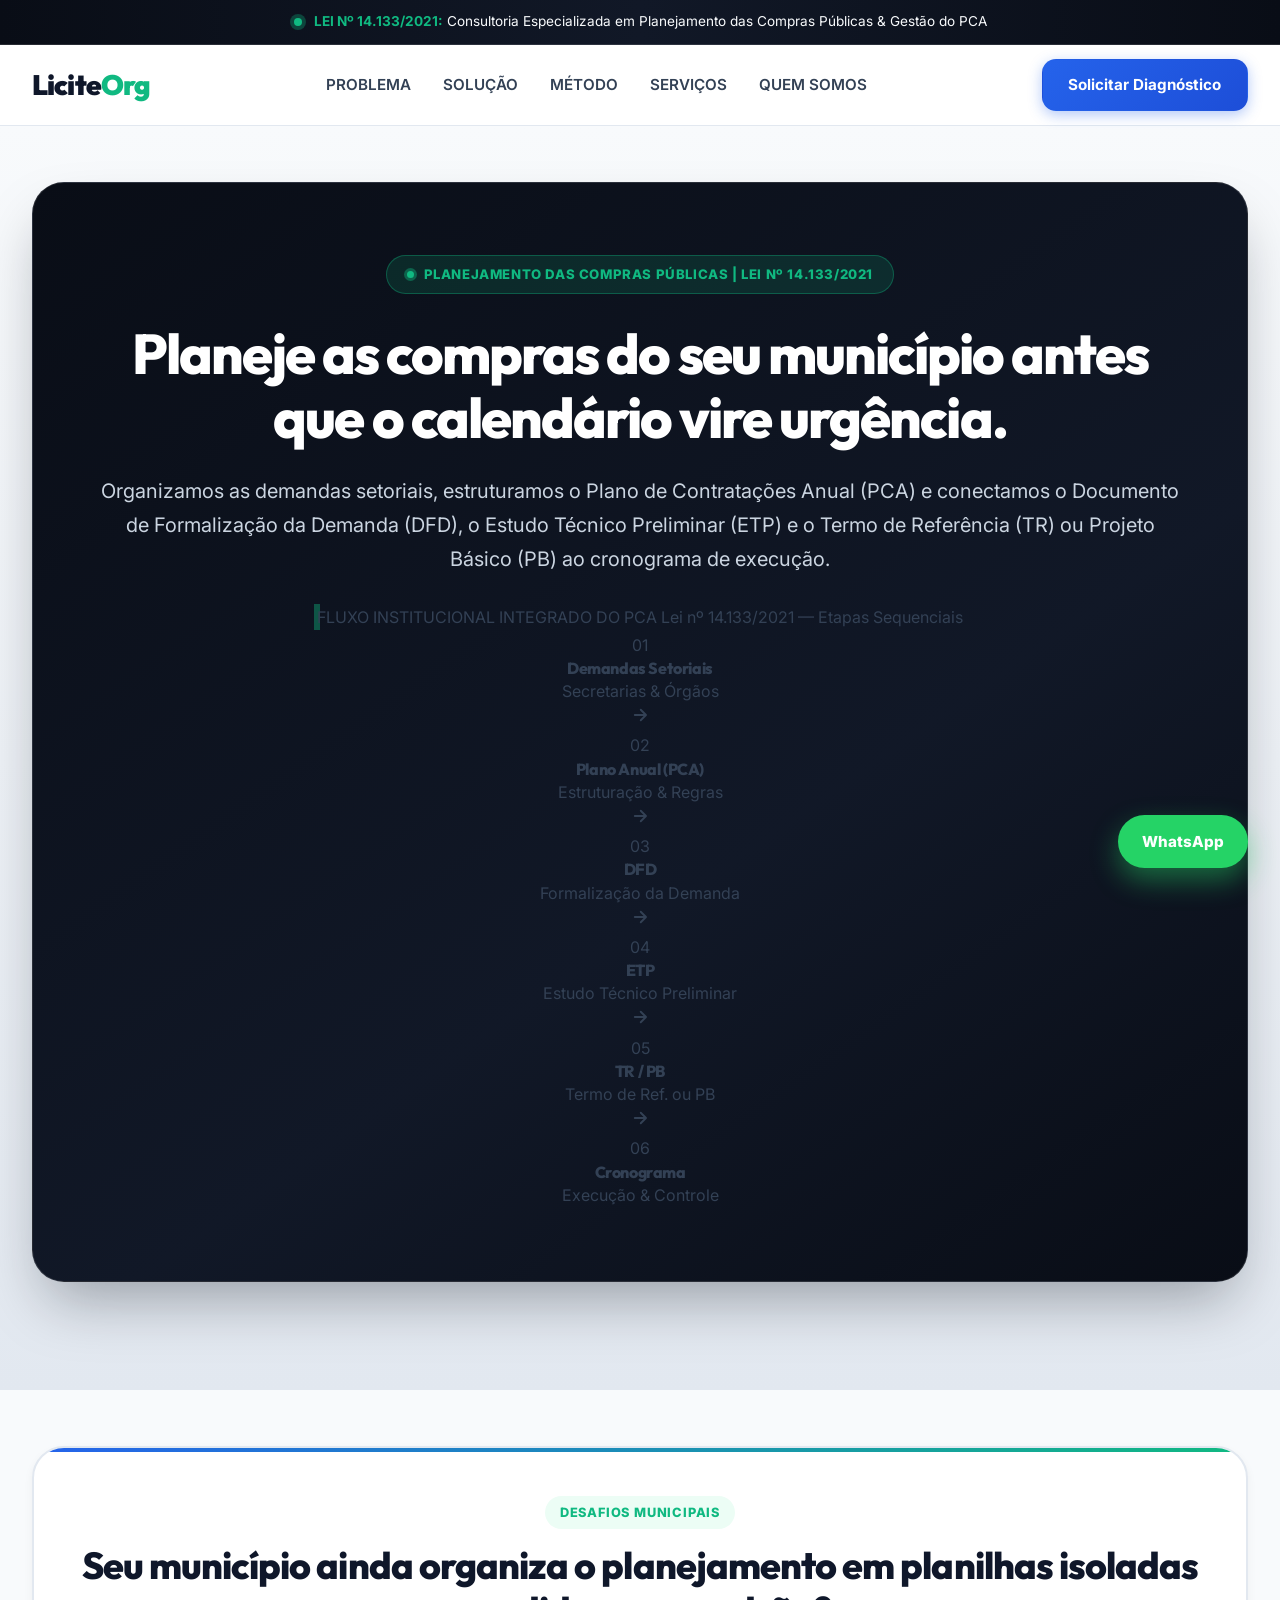
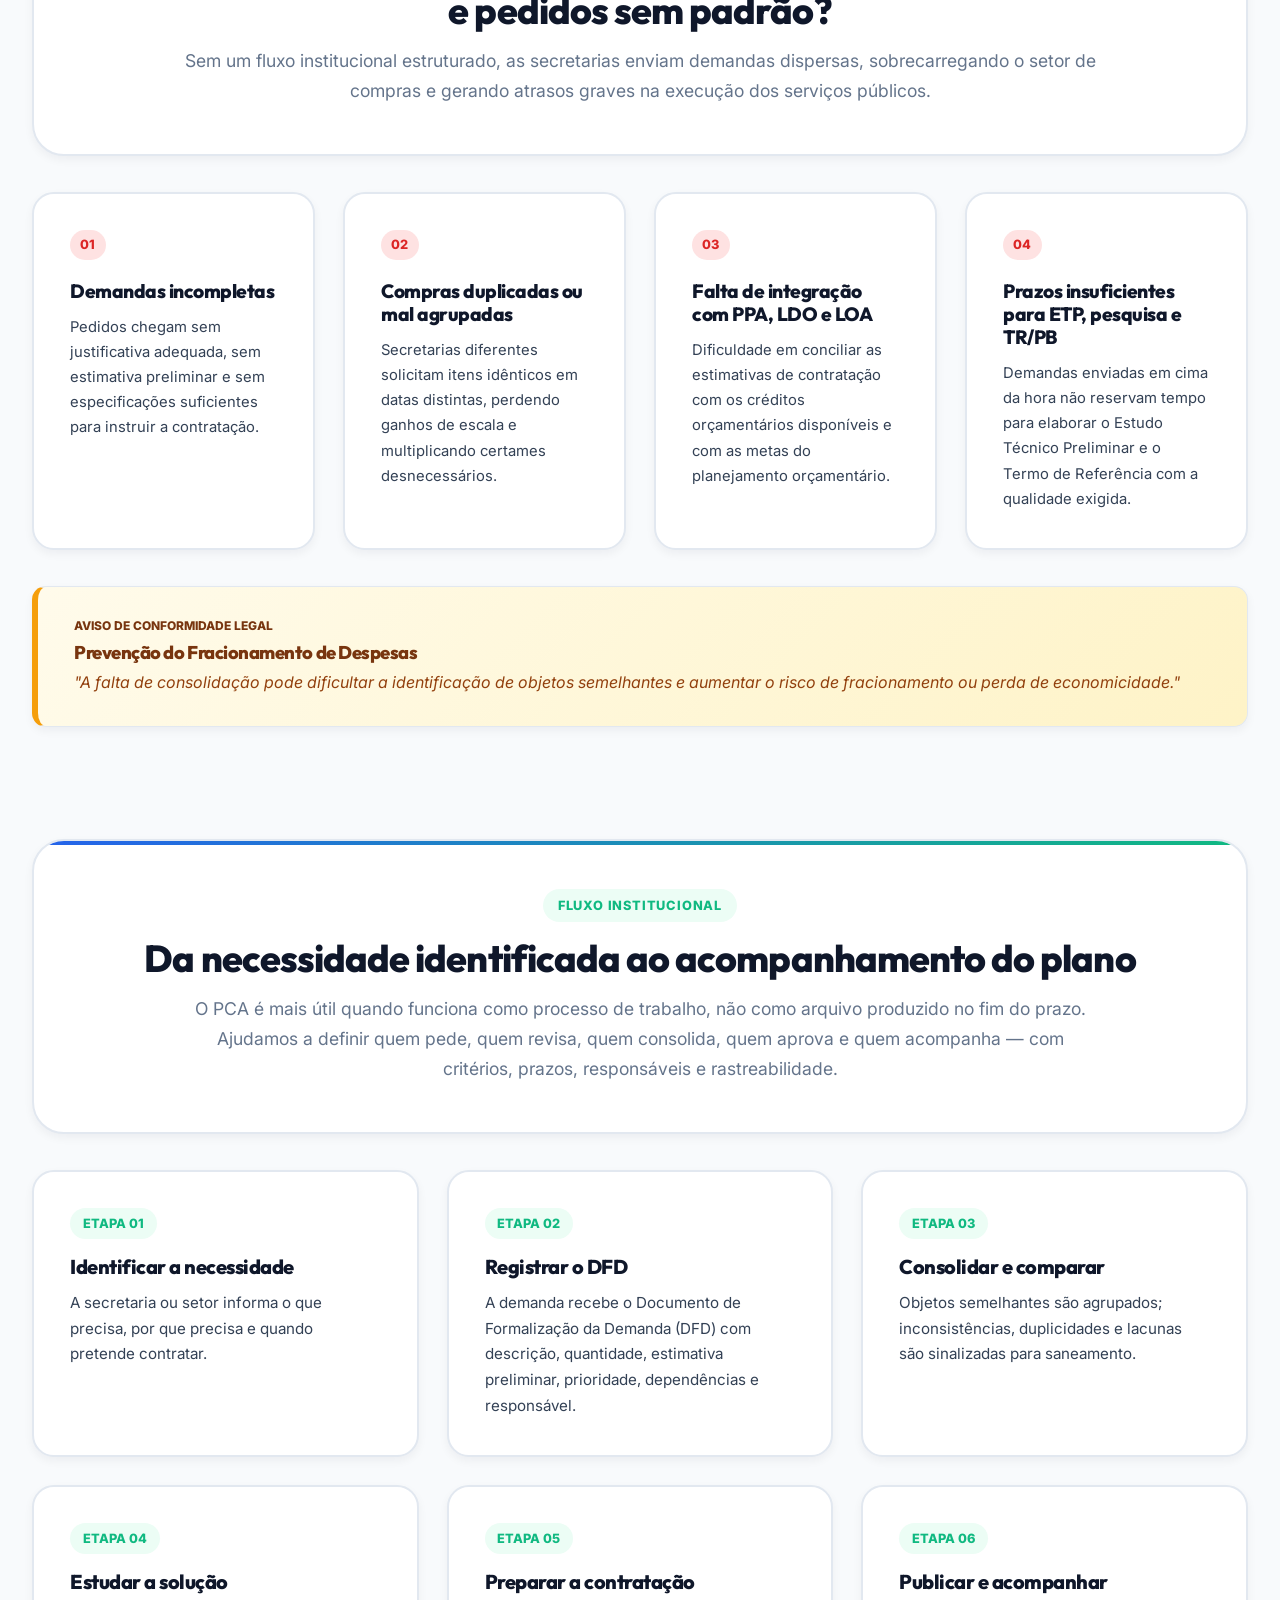
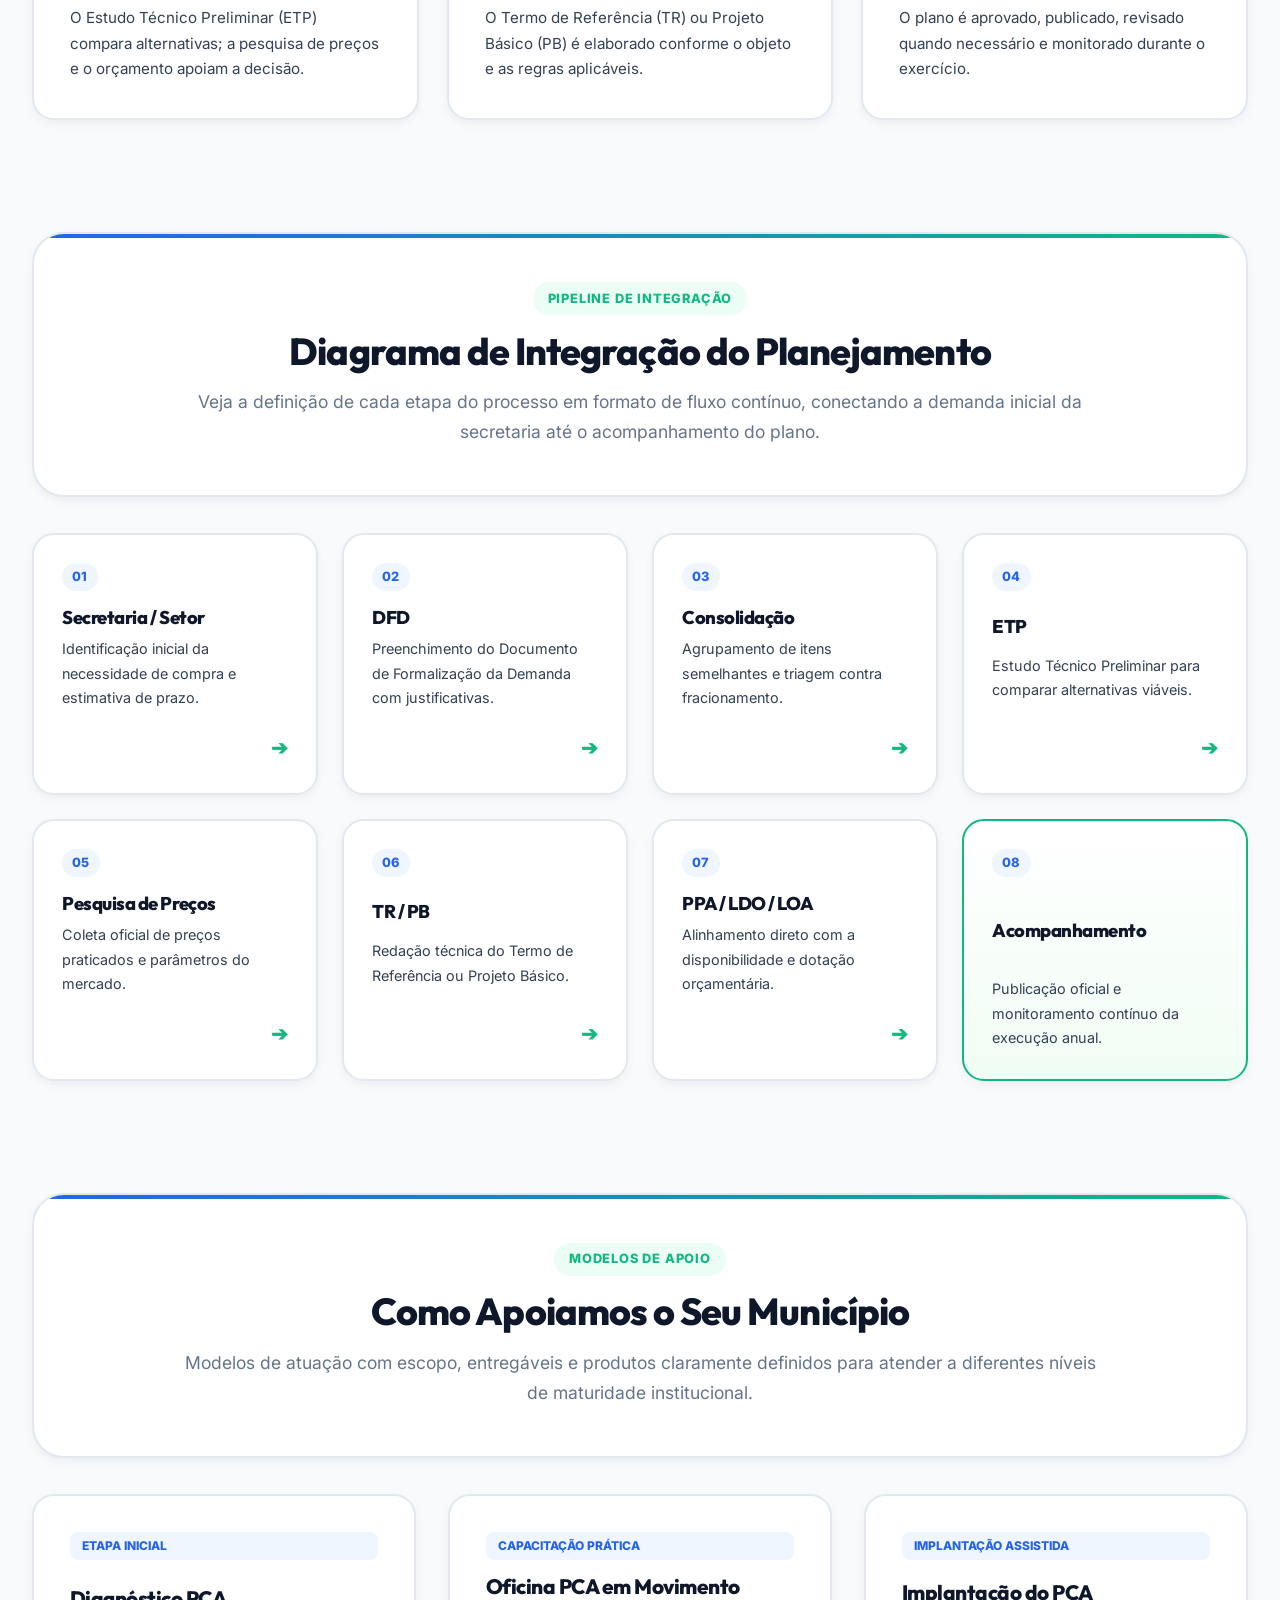
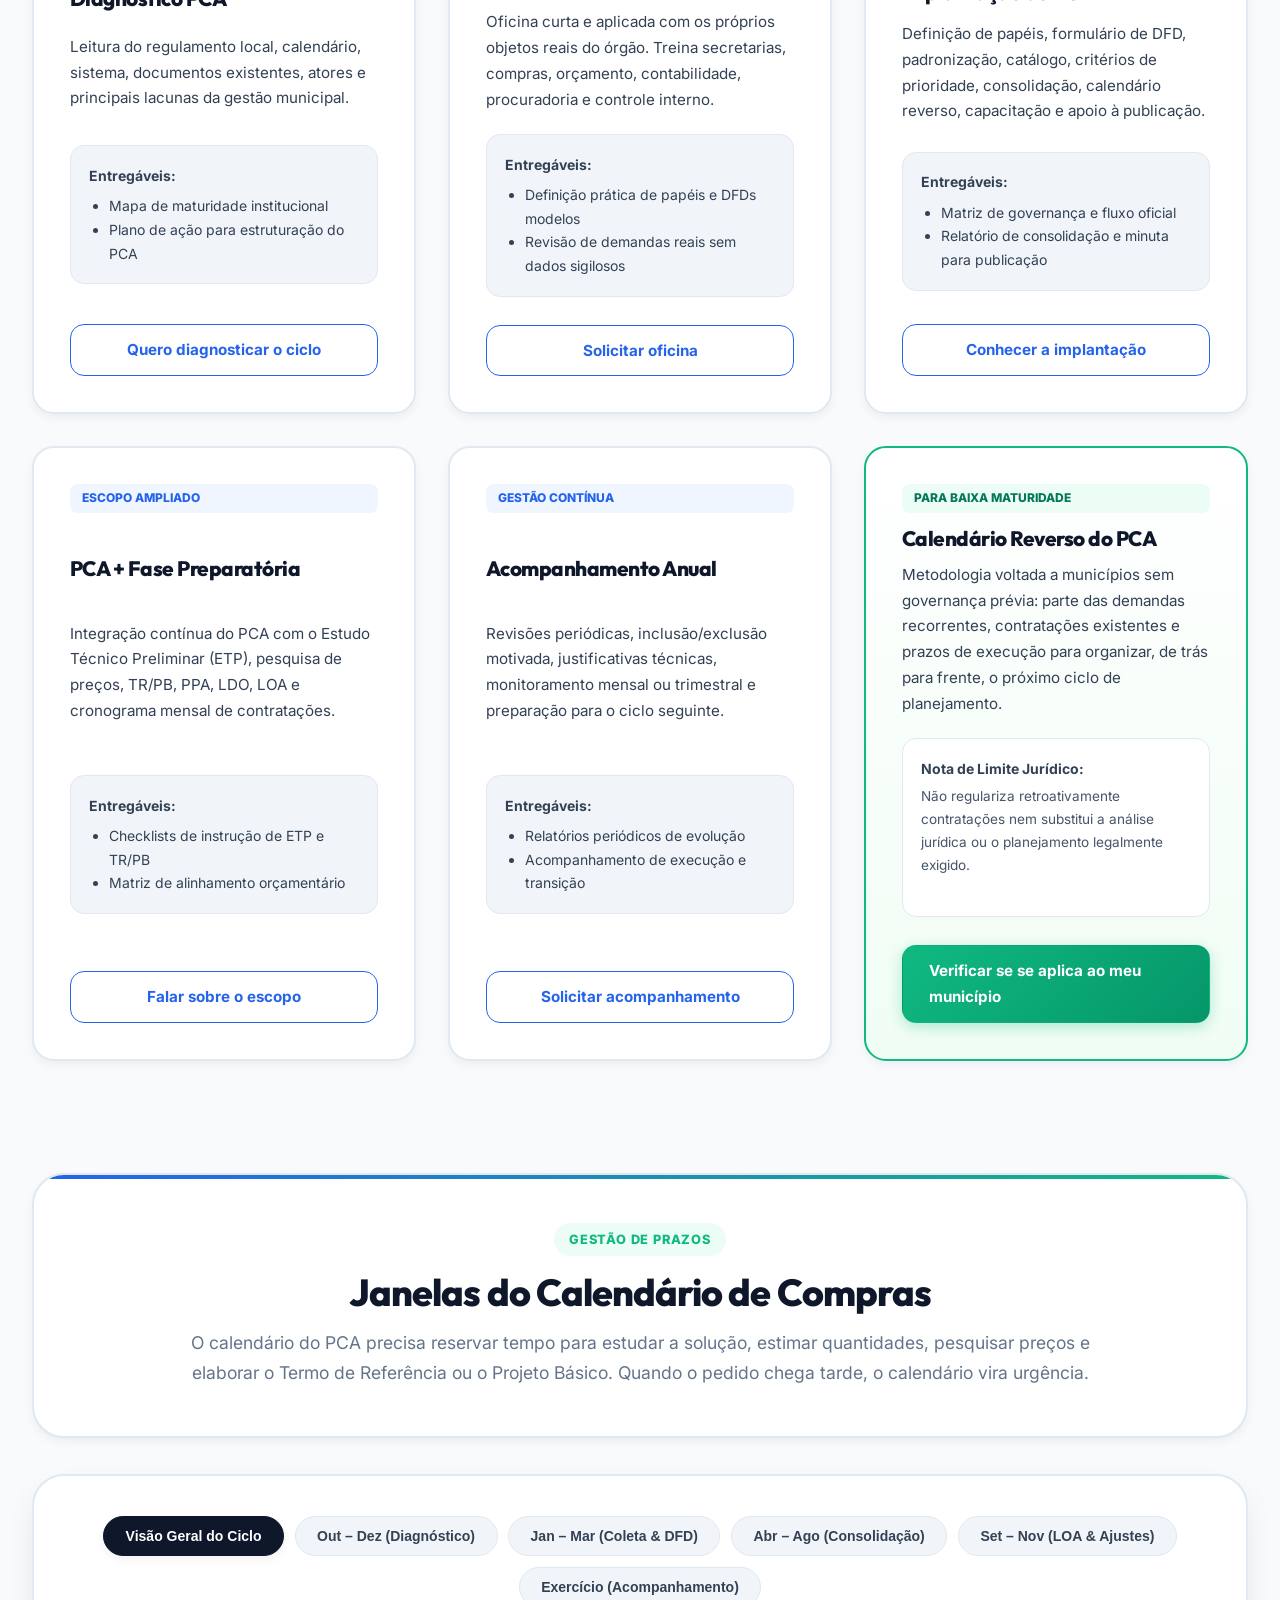
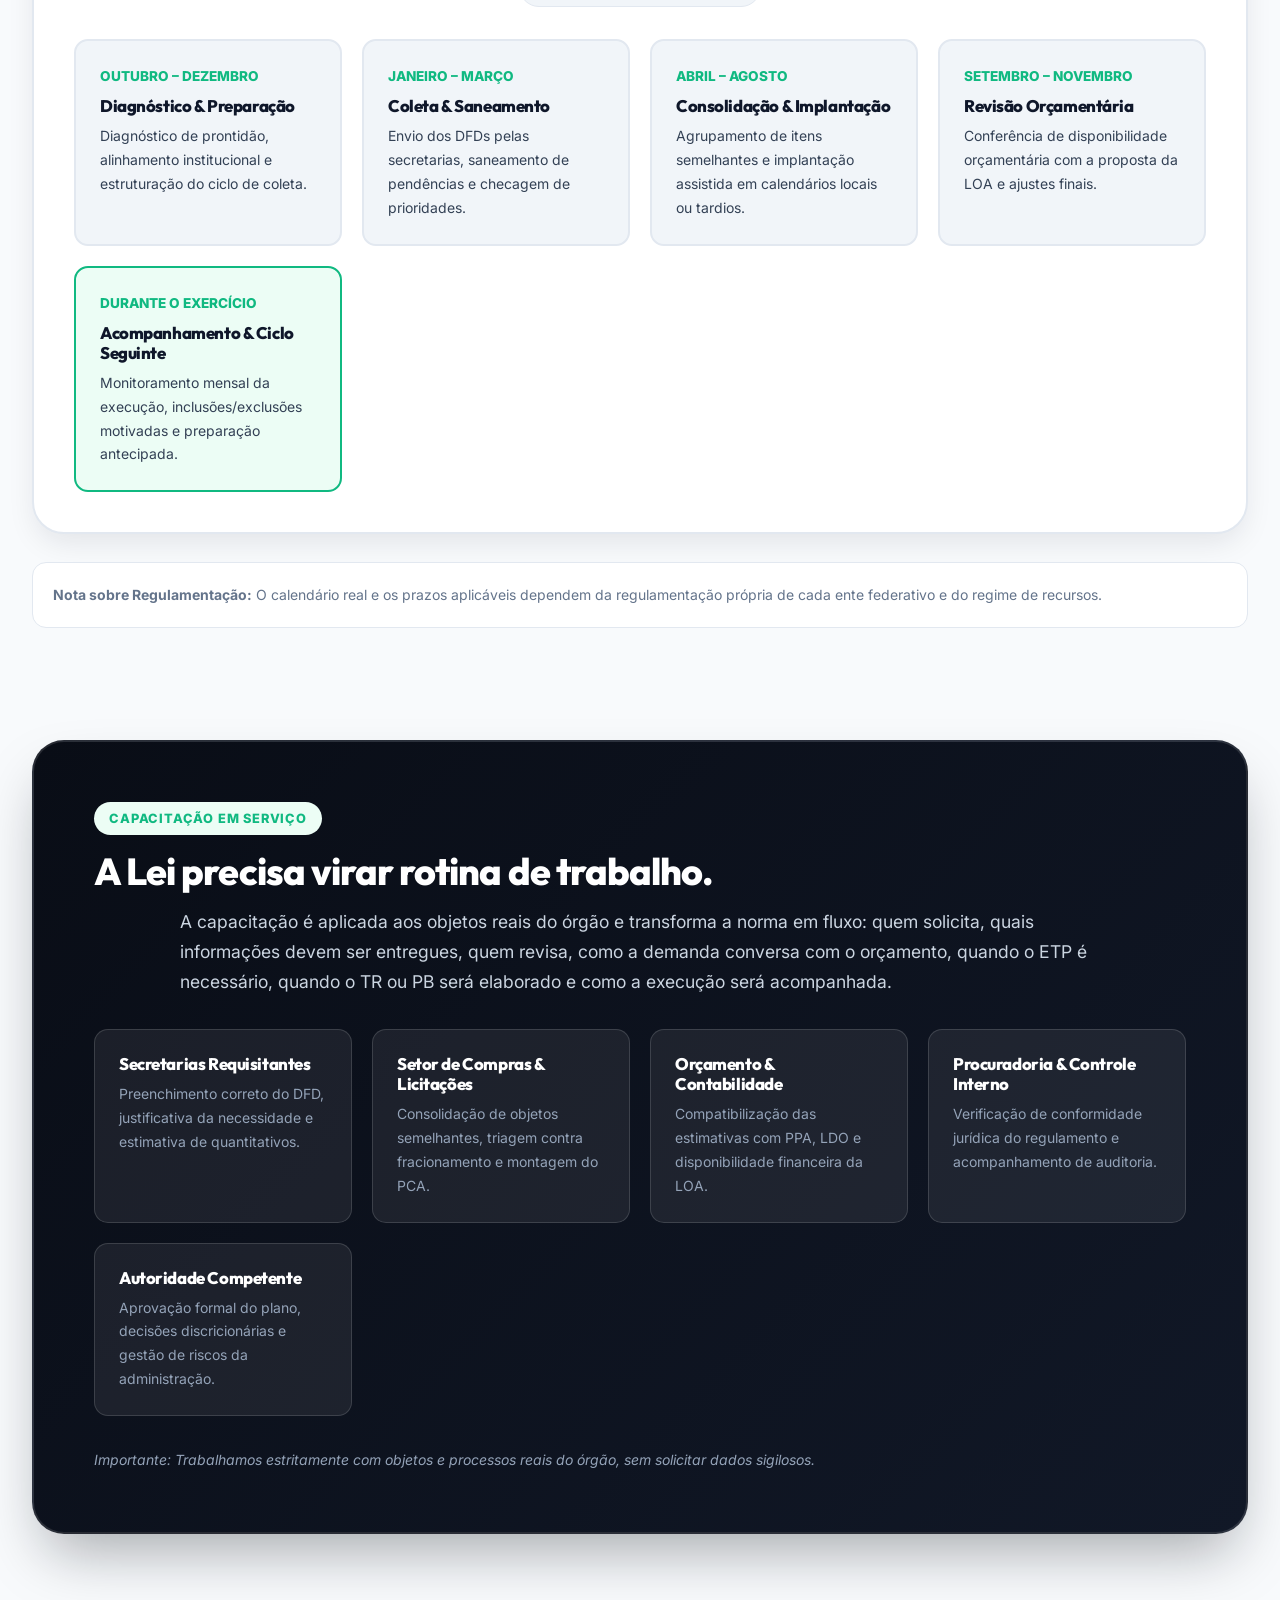
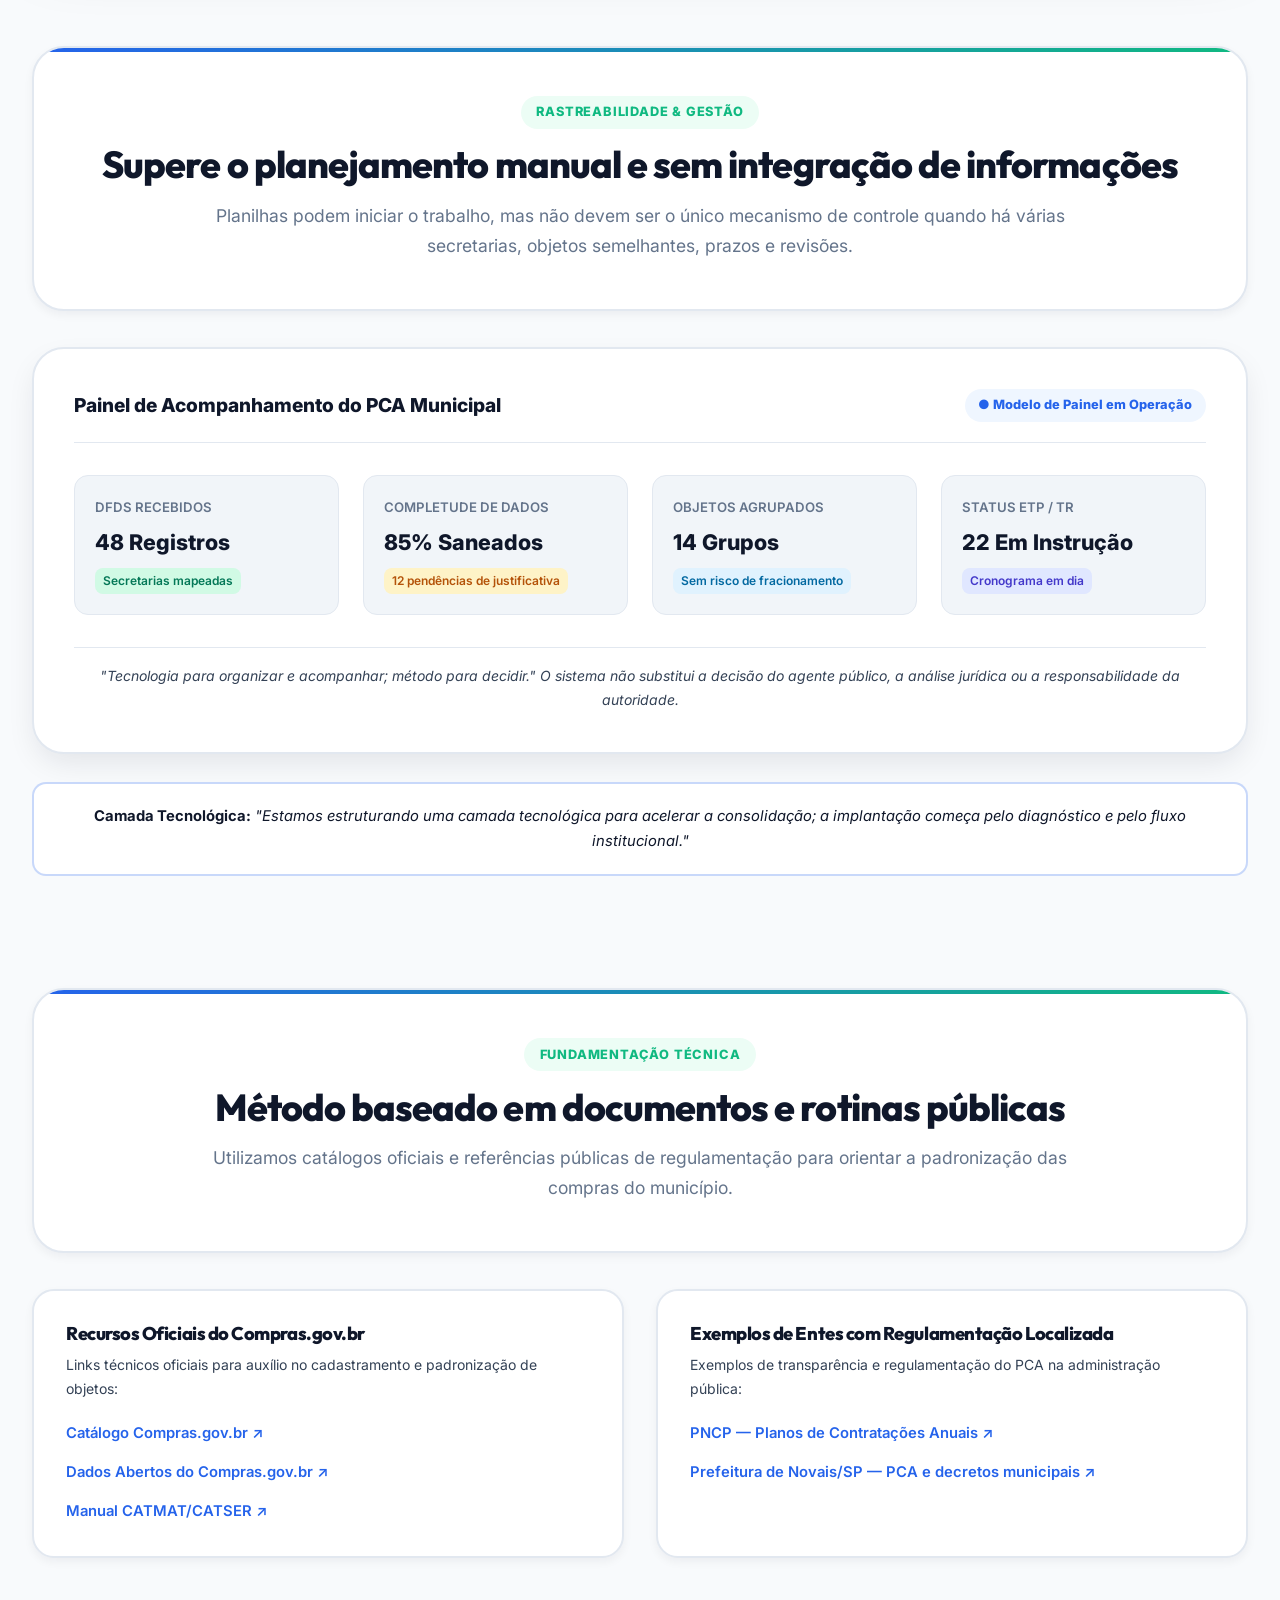
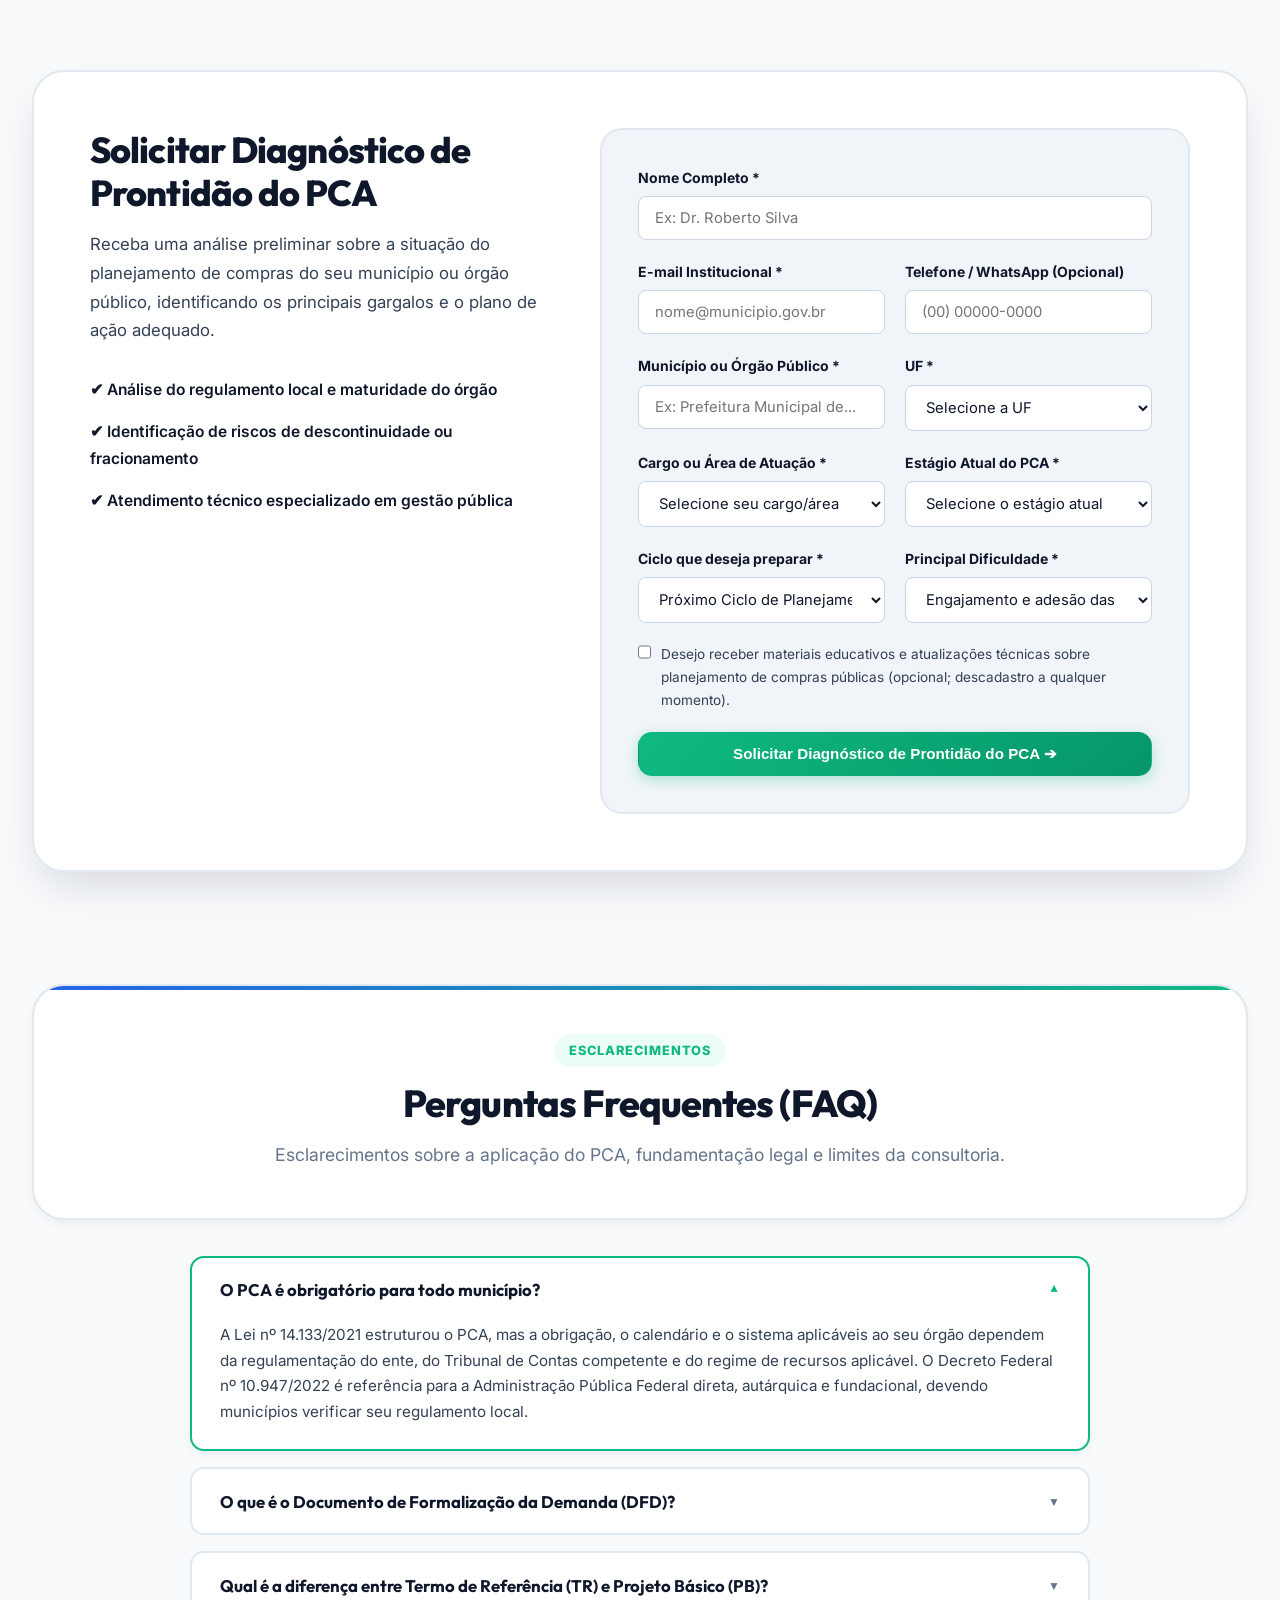
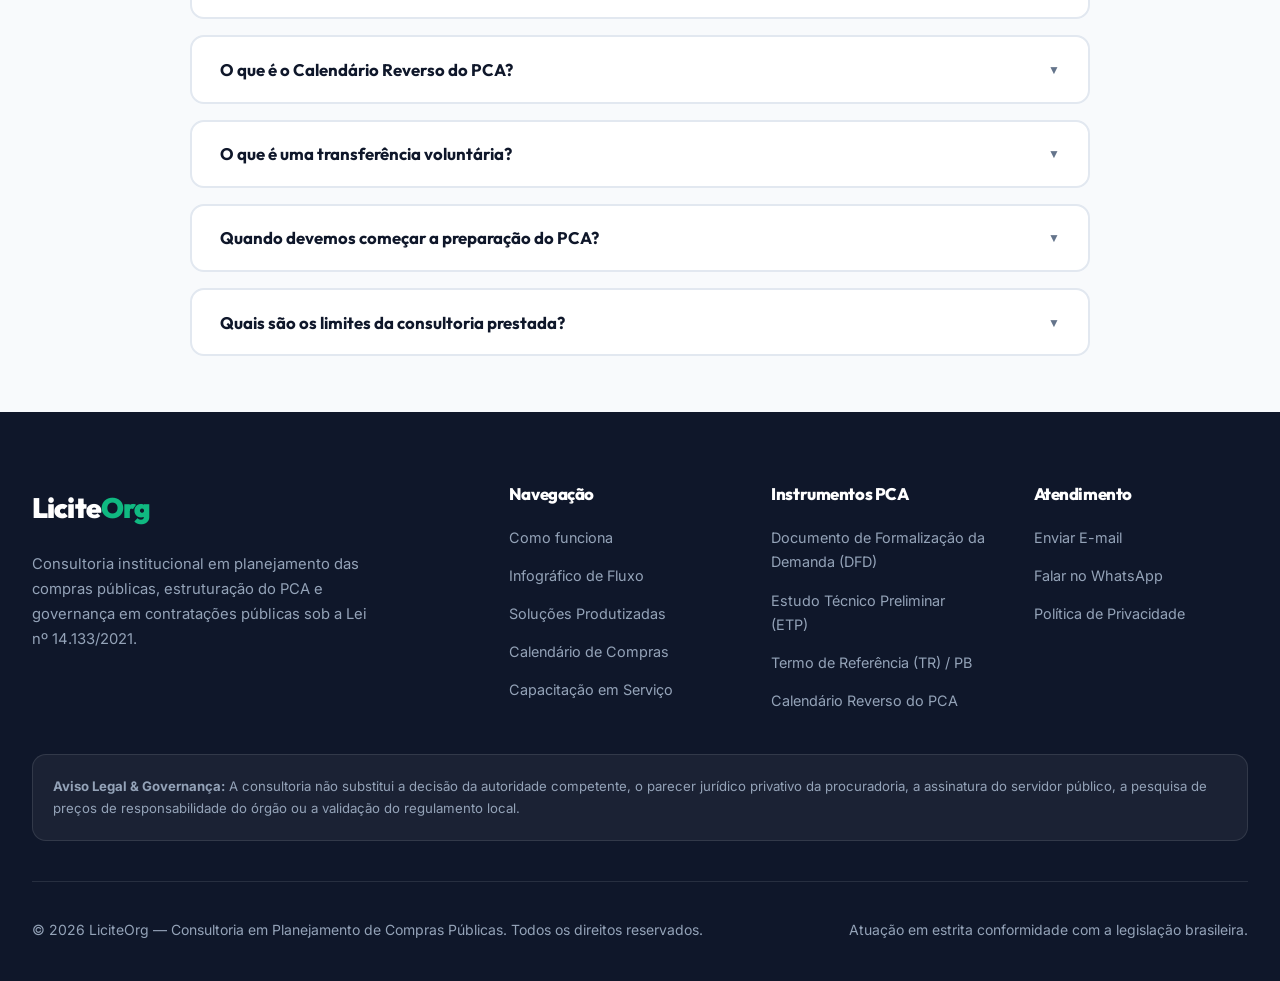
==== commit 1f102e6c: "atual.4" ====
--- a/index_v2.html
+++ b/index_v2.html
@@ -85,25 +85,94 @@
           Organizamos as demandas setoriais, estruturamos o Plano de Contratações Anual (PCA) e conectamos o Documento de Formalização da Demanda (DFD), o Estudo Técnico Preliminar (ETP) e o Termo de Referência (TR) ou Projeto Básico (PB) ao cronograma de execução.
         </p>
 
-        <!-- Horizontal Flow Ribbon accompanying full page width -->
-        <div class="v2-hero-flow-ribbon">
-          <div class="v2-flow-step"><span class="step-num">01</span> Demandas das Secretarias</div>
-          <div class="v2-flow-arrow">➔</div>
-          <div class="v2-flow-step"><span class="step-num">02</span> Plano Anual (PCA)</div>
-          <div class="v2-flow-arrow">➔</div>
-          <div class="v2-flow-step"><span class="step-num">03</span> DFD</div>
-          <div class="v2-flow-arrow">➔</div>
-          <div class="v2-flow-step"><span class="step-num">04</span> ETP</div>
-          <div class="v2-flow-arrow">➔</div>
-          <div class="v2-flow-step"><span class="step-num">05</span> TR / PB</div>
-          <div class="v2-flow-arrow">➔</div>
-          <div class="v2-flow-step"><span class="step-num">06</span> Orçamento</div>
-          <div class="v2-flow-arrow">➔</div>
-          <div class="v2-flow-step"><span class="step-num">07</span> Cronograma</div>
-        </div>
-
-        <div class="v2-trust-notice">
-          <strong>Atendimento técnico para estados, municípios e órgãos públicos:</strong> O escopo é definido após análise do regulamento, do calendário e da maturidade do órgão.
+        <!-- Infográfico Profissional de Fluxo Horizontal (Subheadline Workflow) -->
+        <div class="v2-hero-infographic-flow">
+          <div class="flow-header-container">
+            <span class="flow-header-badge">
+              <span class="pulse-dot"></span> FLUXO INSTITUCIONAL INTEGRADO DO PCA
+            </span>
+            <span class="flow-header-sub">Lei nº 14.133/2021 — Etapas Sequenciais</span>
+          </div>
+          
+          <div class="flow-track">
+            <div class="flow-node-card">
+              <span class="node-step-badge">01</span>
+              <div class="node-body">
+                <h4 class="node-title">Demandas Setoriais</h4>
+                <span class="node-desc">Secretarias & Órgãos</span>
+              </div>
+            </div>
+
+            <div class="flow-connector">
+              <div class="connector-arrow-pill">
+                <svg width="18" height="18" viewBox="0 0 24 24" fill="none" stroke="currentColor" stroke-width="2.5" stroke-linecap="round" stroke-linejoin="round"><path d="M5 12h14M13 5l7 7-7 7"/></svg>
+              </div>
+            </div>
+
+            <div class="flow-node-card active-node">
+              <span class="node-step-badge">02</span>
+              <div class="node-body">
+                <h4 class="node-title">Plano Anual (PCA)</h4>
+                <span class="node-desc">Estruturação & Regras</span>
+              </div>
+            </div>
+
+            <div class="flow-connector">
+              <div class="connector-arrow-pill">
+                <svg width="18" height="18" viewBox="0 0 24 24" fill="none" stroke="currentColor" stroke-width="2.5" stroke-linecap="round" stroke-linejoin="round"><path d="M5 12h14M13 5l7 7-7 7"/></svg>
+              </div>
+            </div>
+
+            <div class="flow-node-card">
+              <span class="node-step-badge">03</span>
+              <div class="node-body">
+                <h4 class="node-title">DFD</h4>
+                <span class="node-desc">Formalização da Demanda</span>
+              </div>
+            </div>
+
+            <div class="flow-connector">
+              <div class="connector-arrow-pill">
+                <svg width="18" height="18" viewBox="0 0 24 24" fill="none" stroke="currentColor" stroke-width="2.5" stroke-linecap="round" stroke-linejoin="round"><path d="M5 12h14M13 5l7 7-7 7"/></svg>
+              </div>
+            </div>
+
+            <div class="flow-node-card">
+              <span class="node-step-badge">04</span>
+              <div class="node-body">
+                <h4 class="node-title">ETP</h4>
+                <span class="node-desc">Estudo Técnico Preliminar</span>
+              </div>
+            </div>
+
+            <div class="flow-connector">
+              <div class="connector-arrow-pill">
+                <svg width="18" height="18" viewBox="0 0 24 24" fill="none" stroke="currentColor" stroke-width="2.5" stroke-linecap="round" stroke-linejoin="round"><path d="M5 12h14M13 5l7 7-7 7"/></svg>
+              </div>
+            </div>
+
+            <div class="flow-node-card">
+              <span class="node-step-badge">05</span>
+              <div class="node-body">
+                <h4 class="node-title">TR / PB</h4>
+                <span class="node-desc">Termo de Ref. ou PB</span>
+              </div>
+            </div>
+
+            <div class="flow-connector">
+              <div class="connector-arrow-pill">
+                <svg width="18" height="18" viewBox="0 0 24 24" fill="none" stroke="currentColor" stroke-width="2.5" stroke-linecap="round" stroke-linejoin="round"><path d="M5 12h14M13 5l7 7-7 7"/></svg>
+              </div>
+            </div>
+
+            <div class="flow-node-card finish-node">
+              <span class="node-step-badge">06</span>
+              <div class="node-body">
+                <h4 class="node-title">Cronograma</h4>
+                <span class="node-desc">Execução & Controle</span>
+              </div>
+            </div>
+          </div>
         </div>
 
       </div>
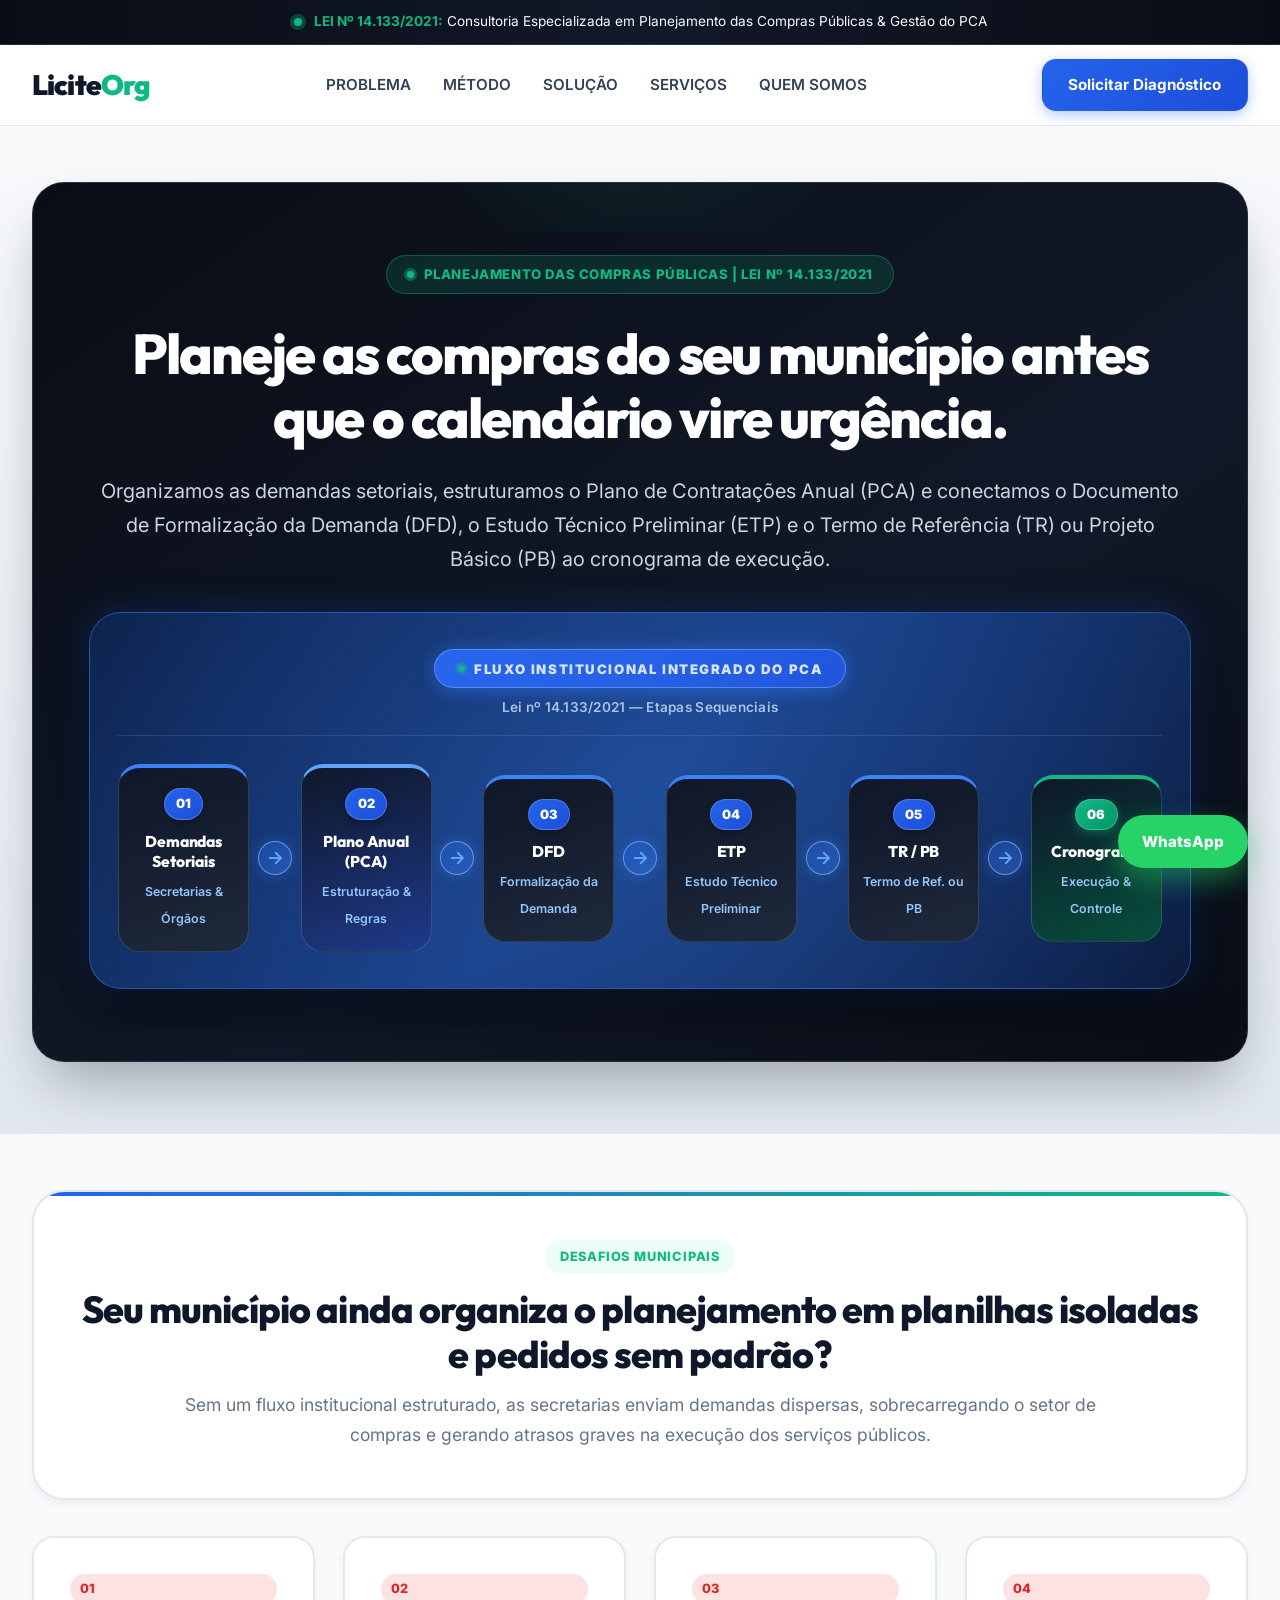
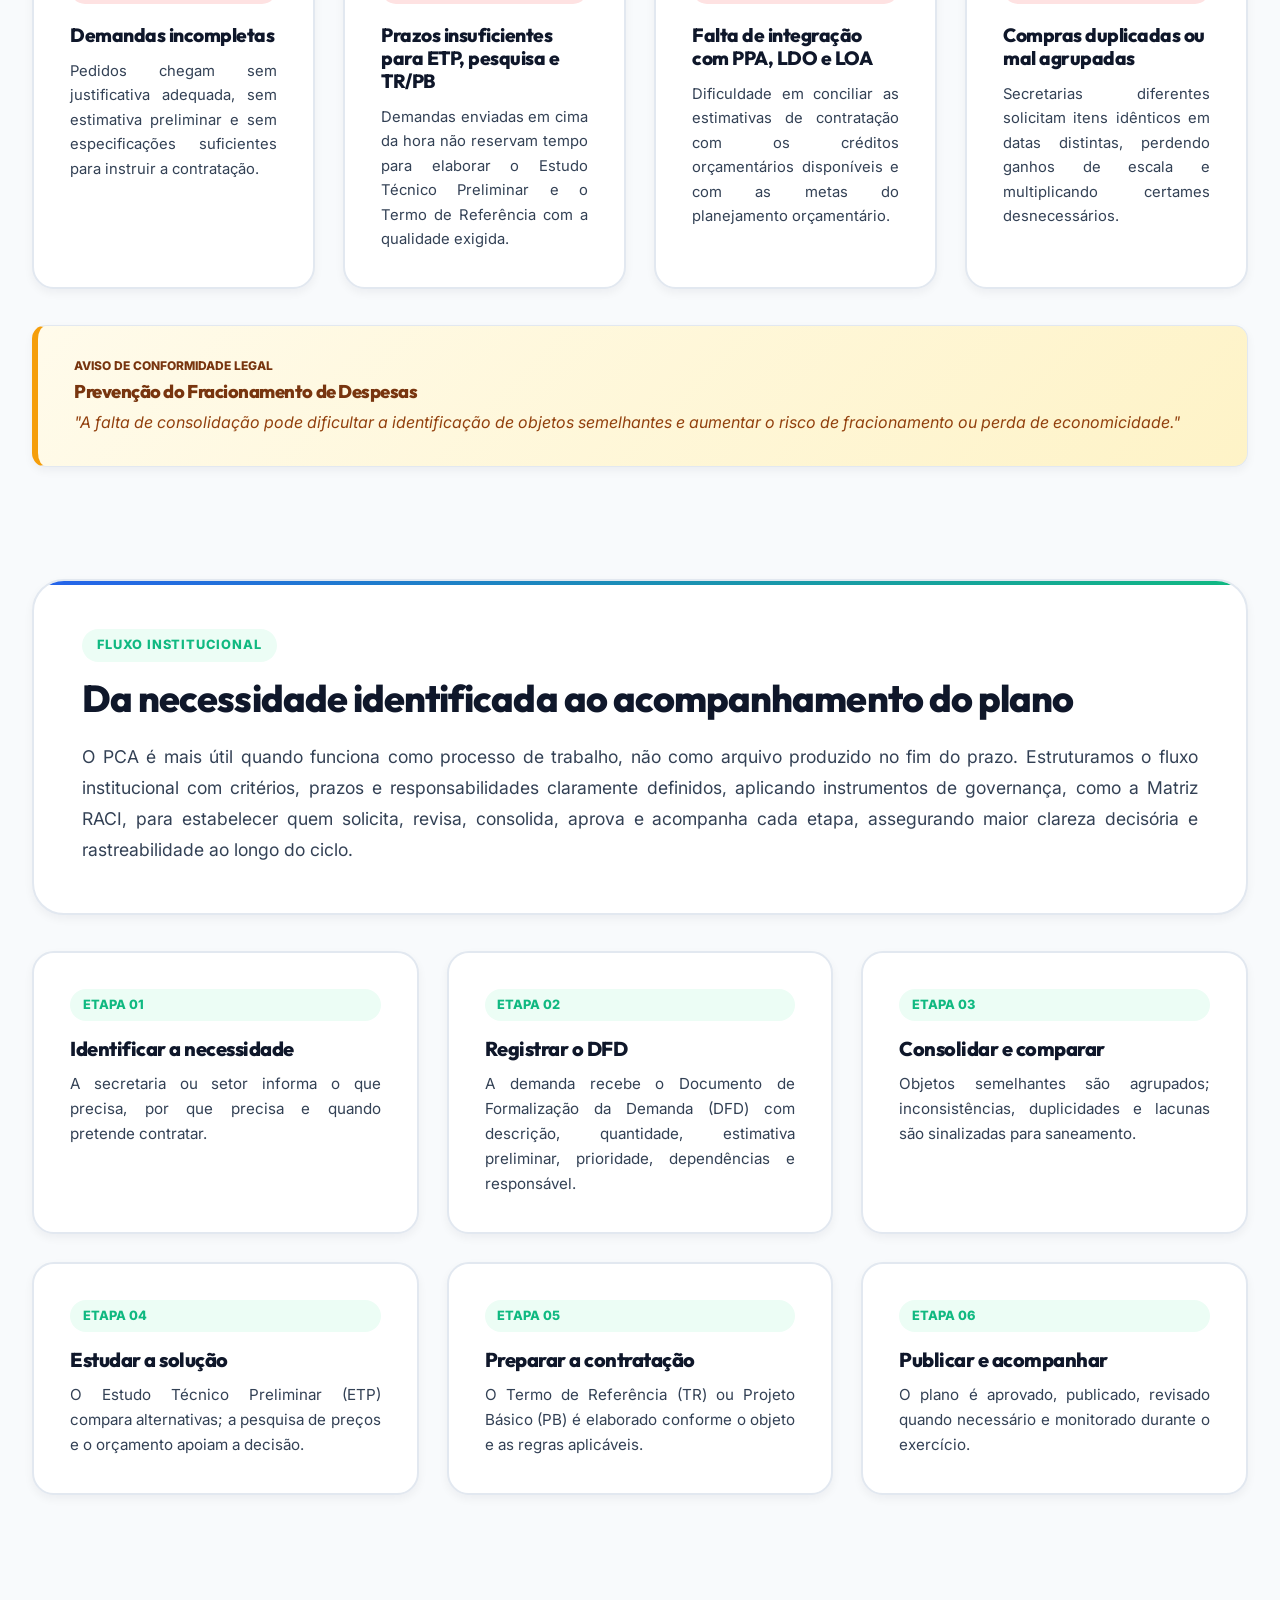
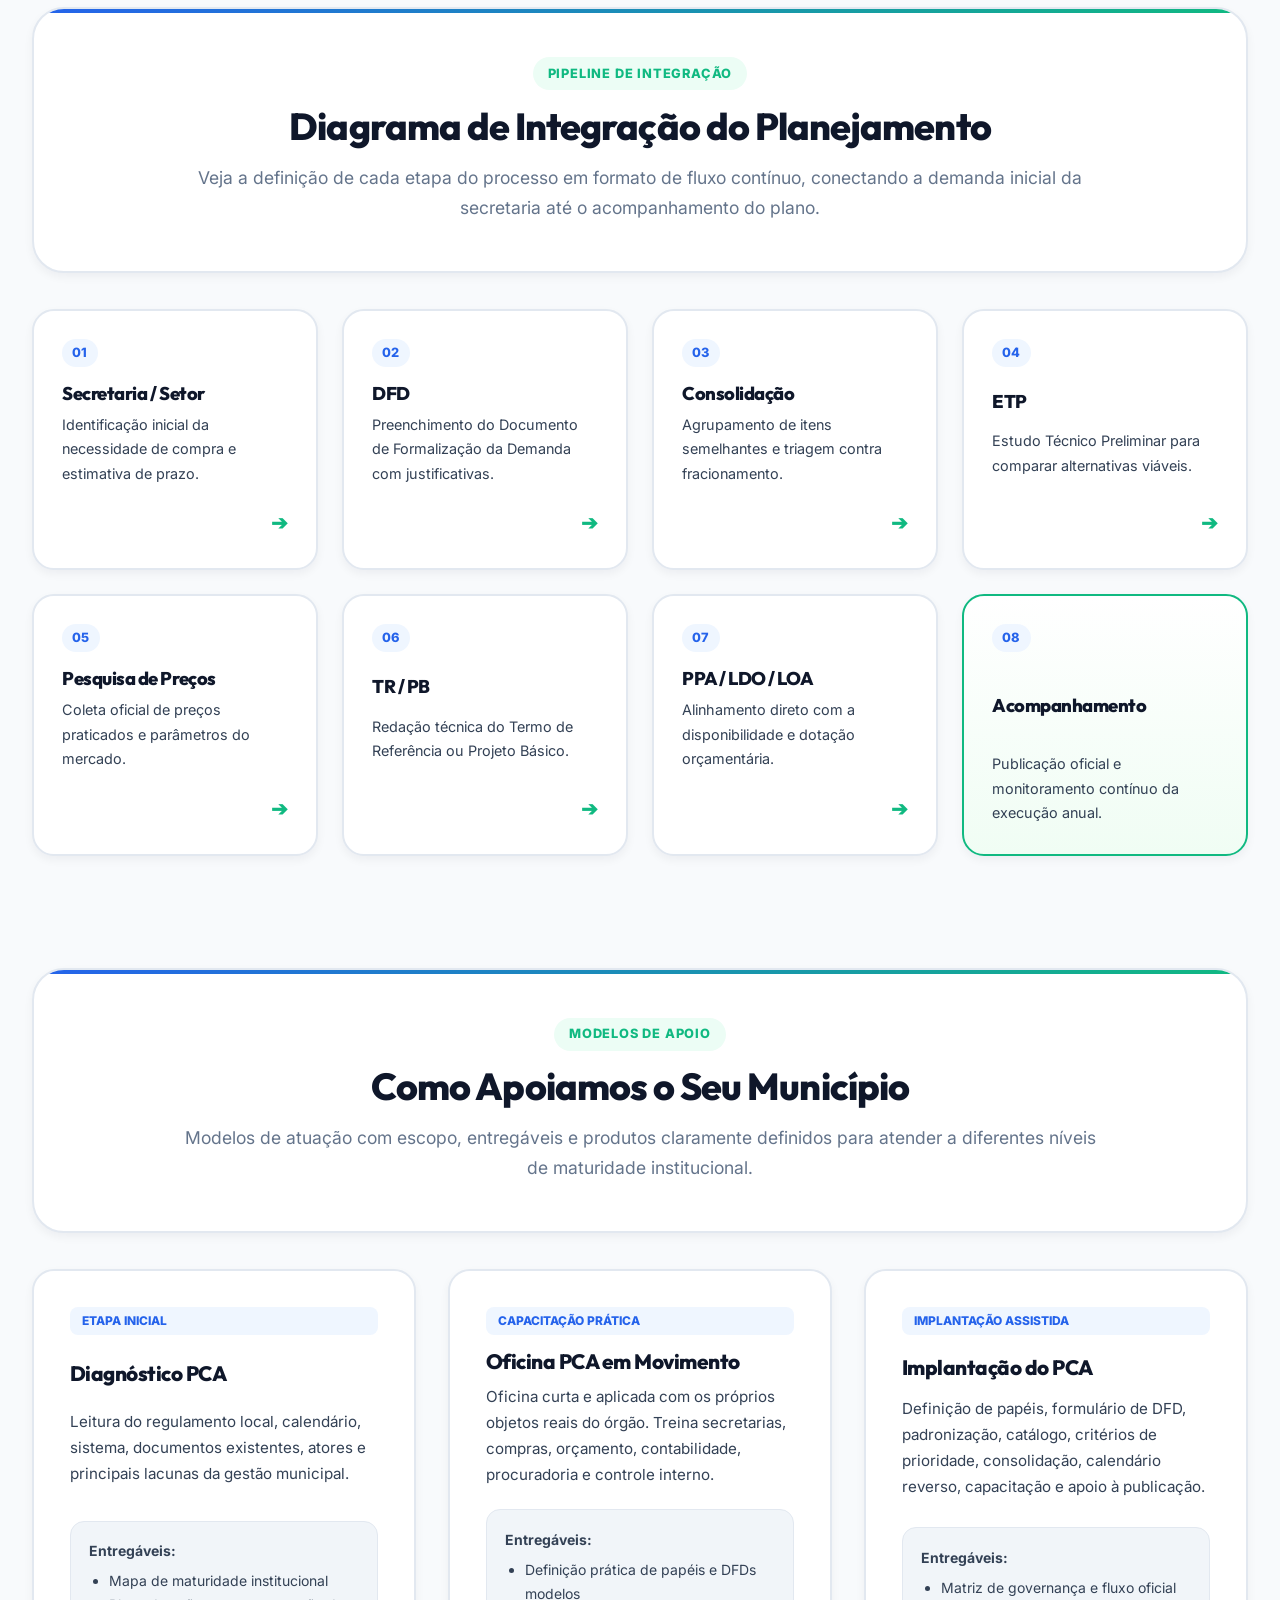
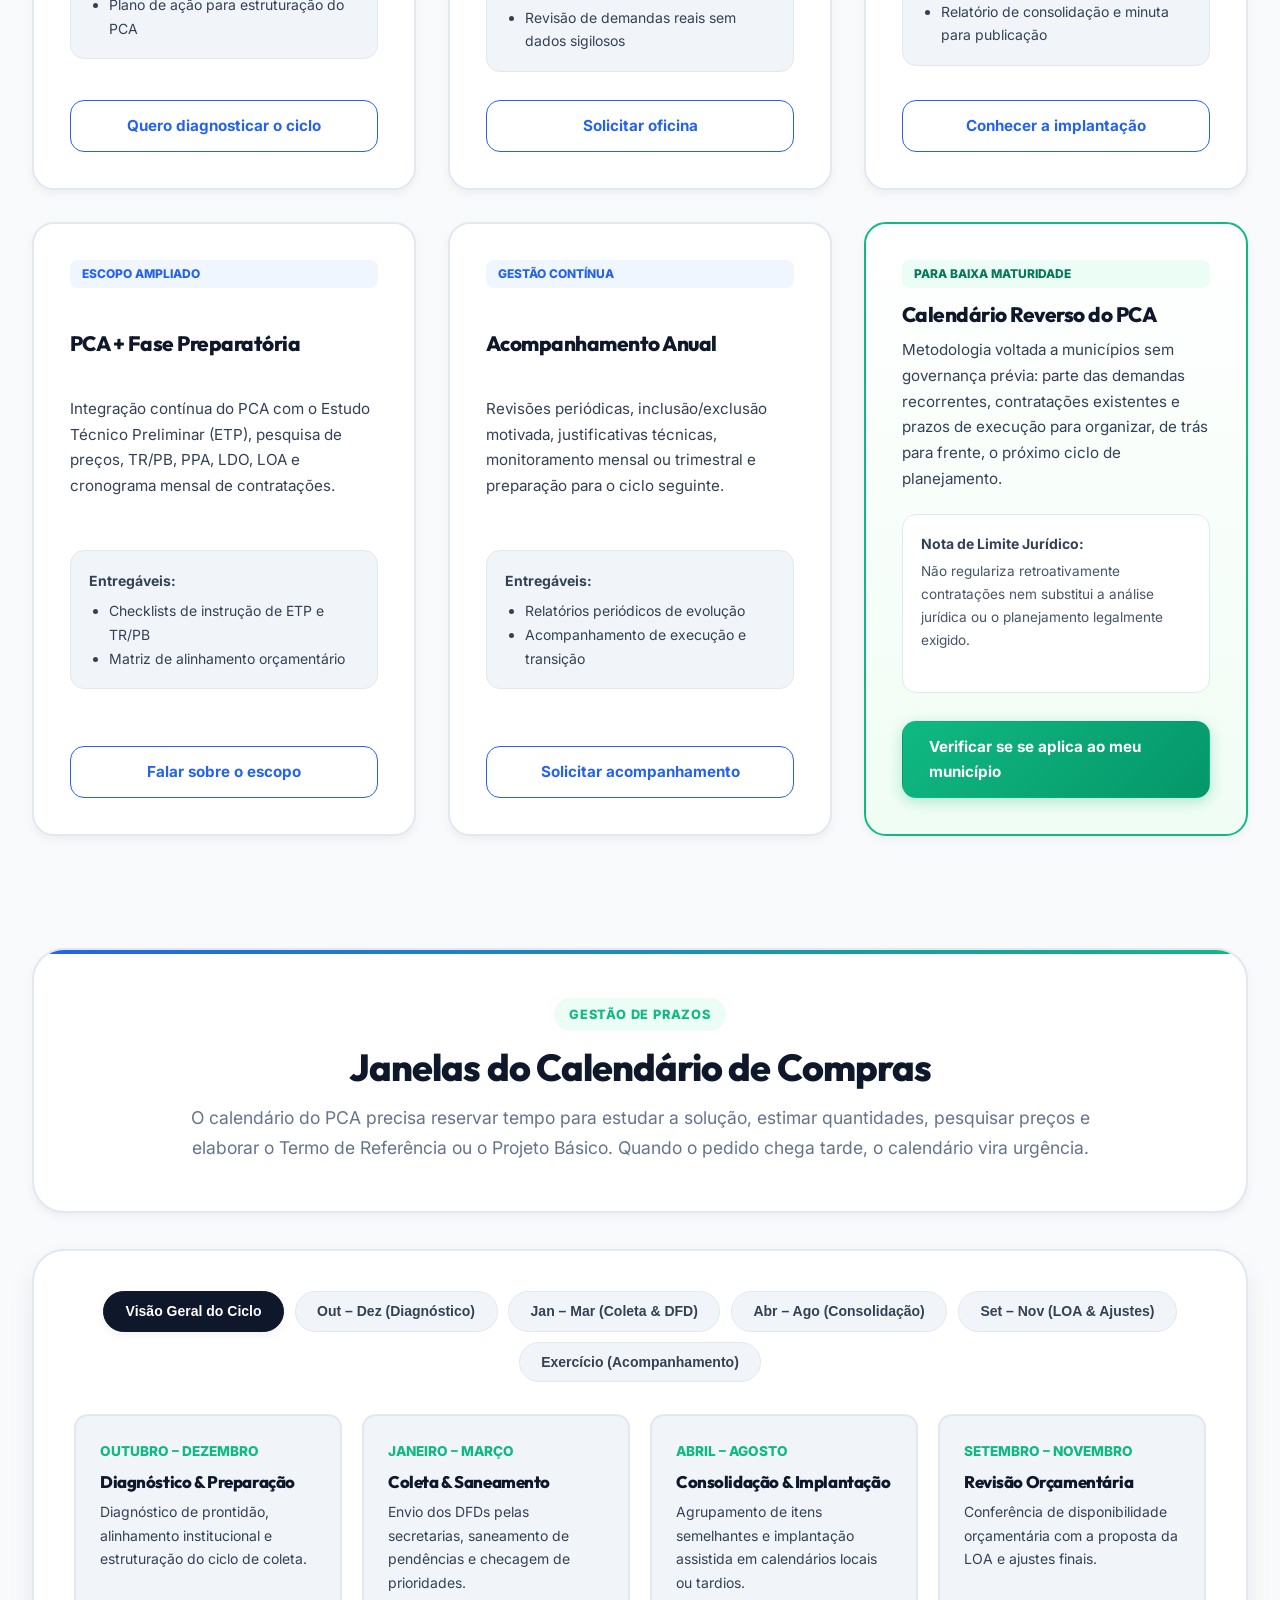
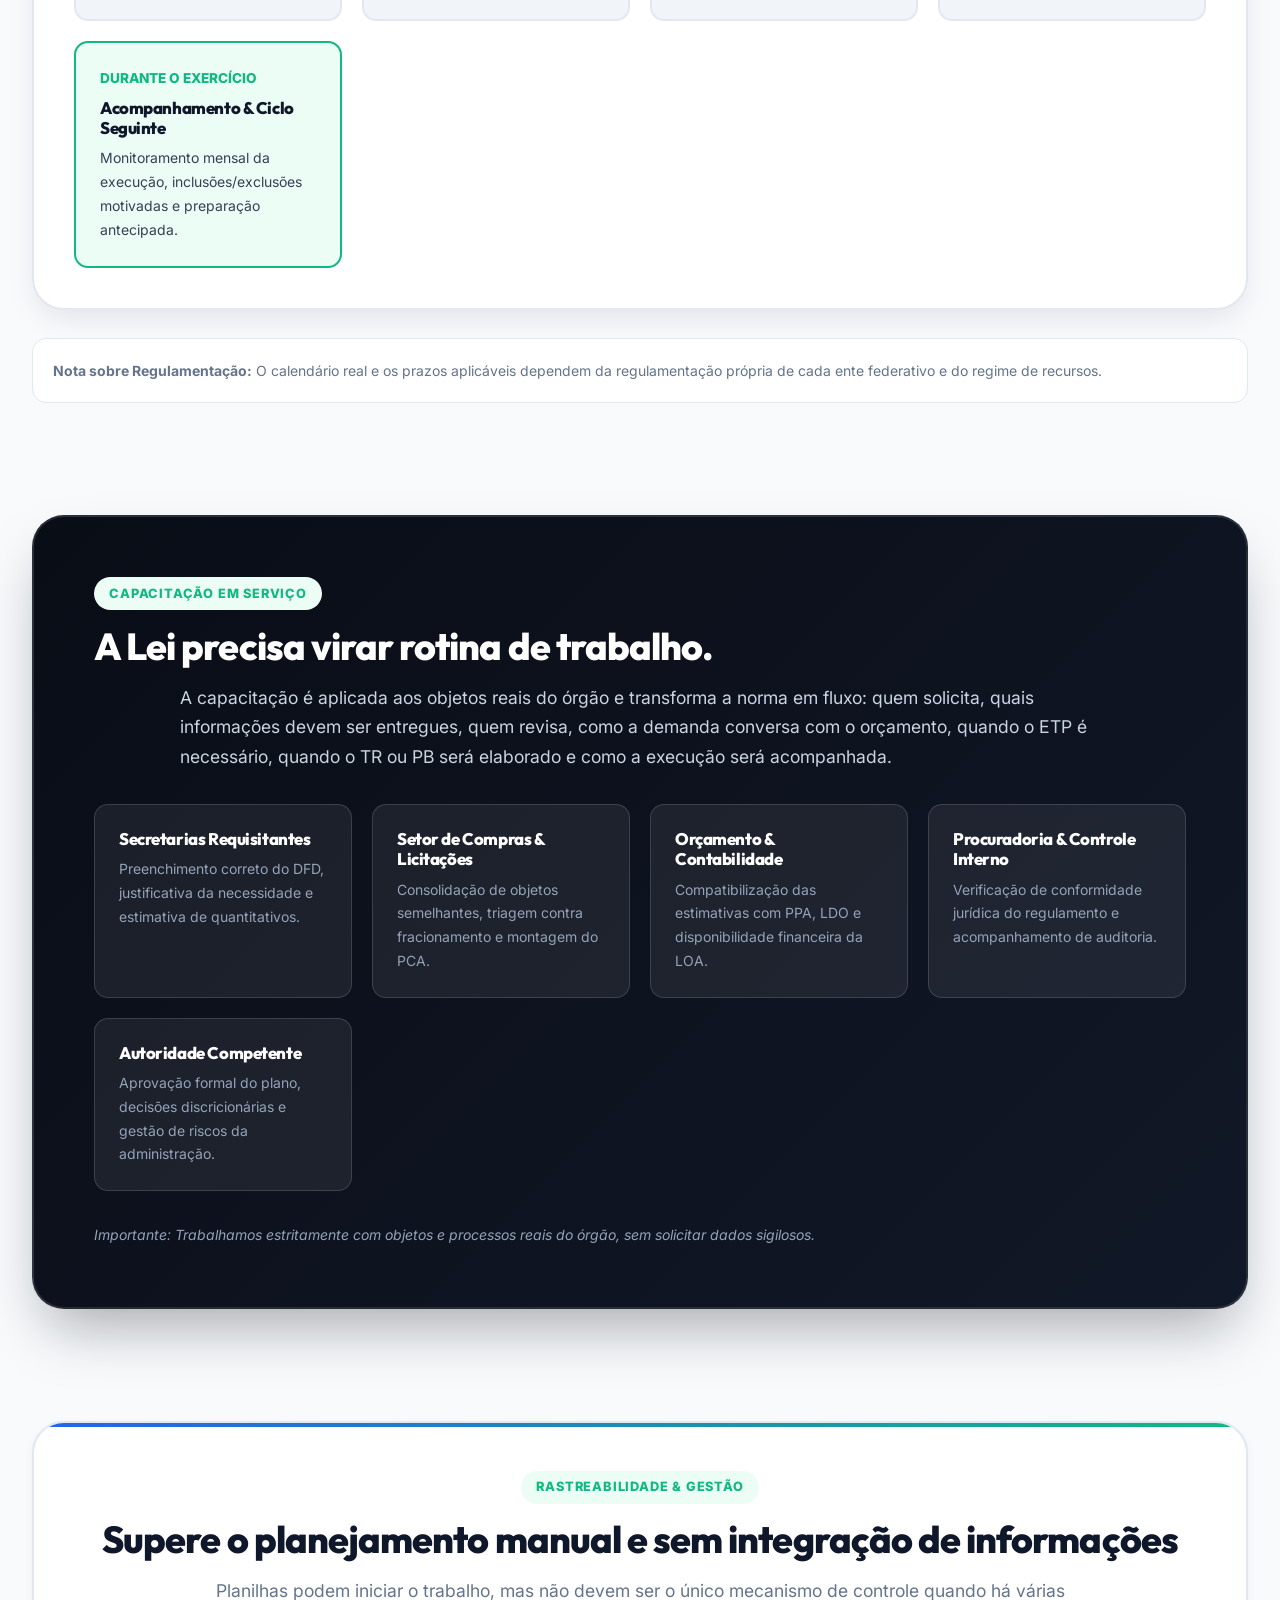
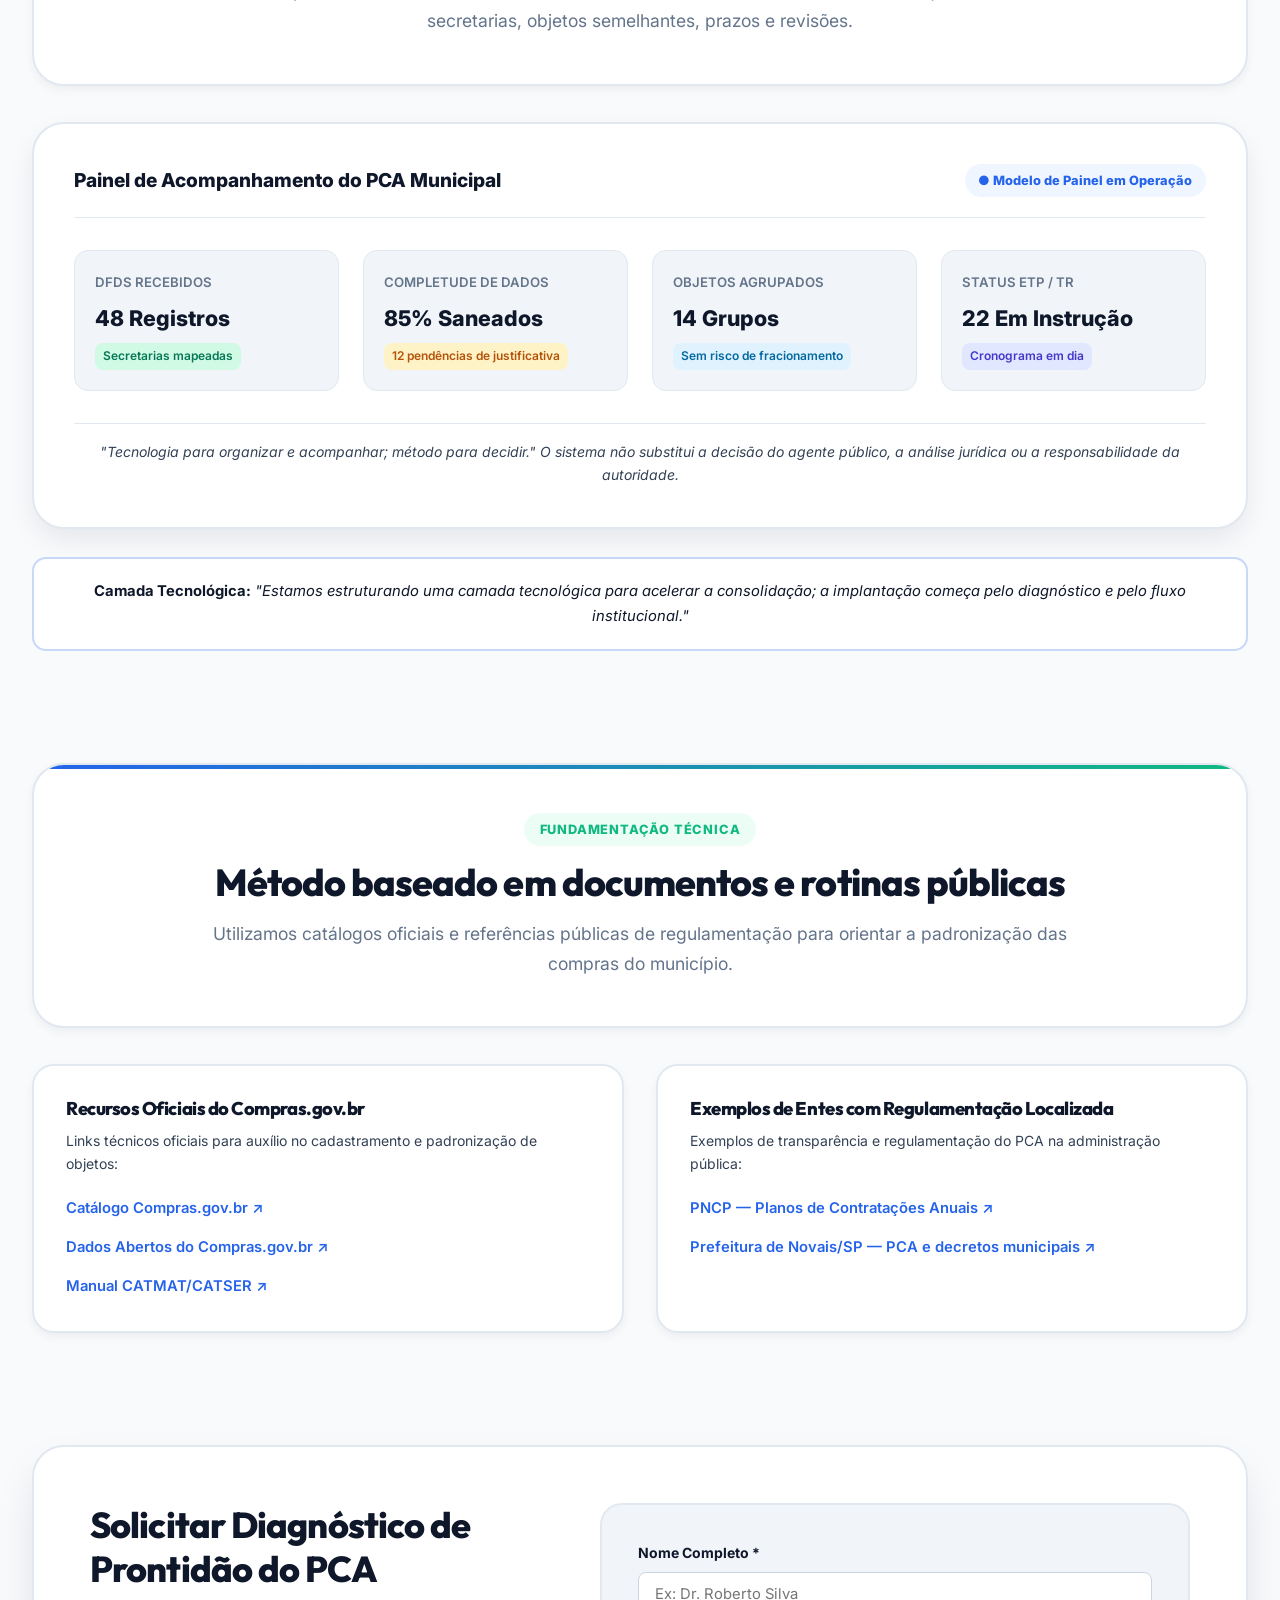
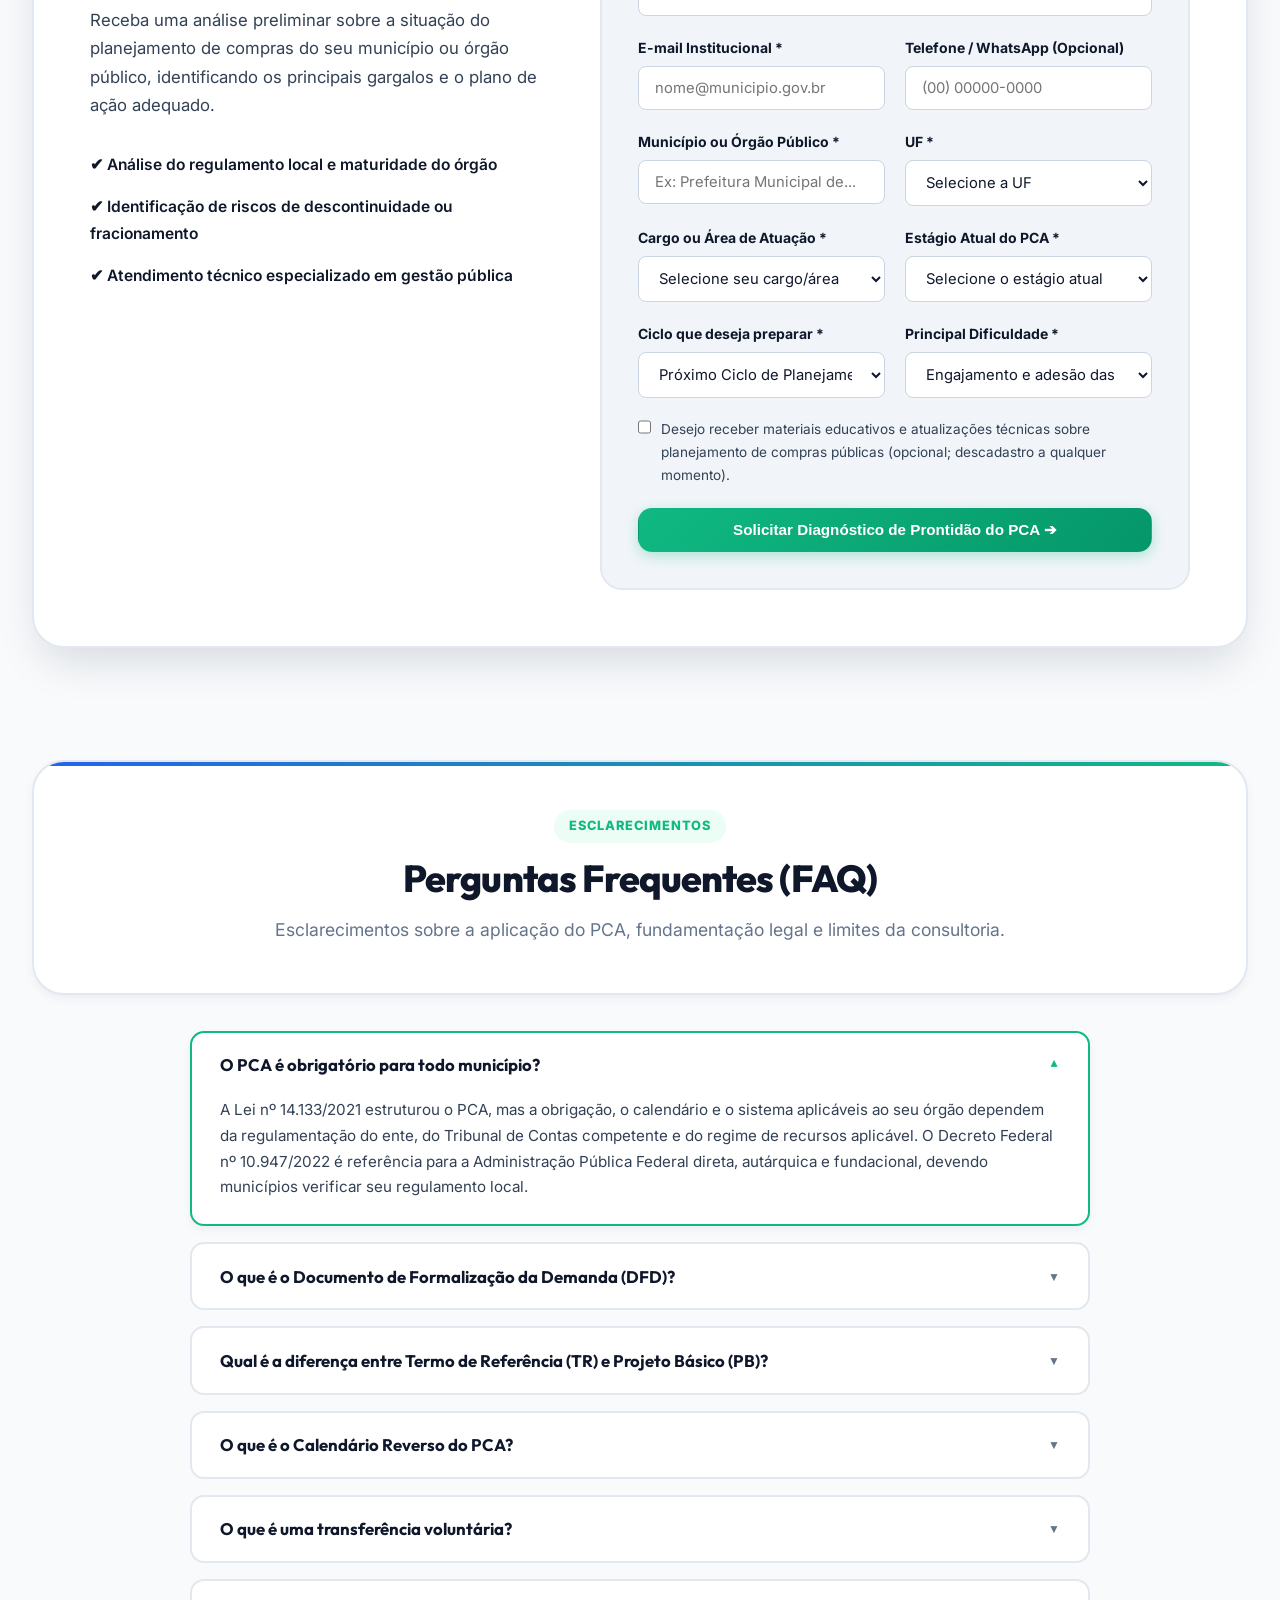
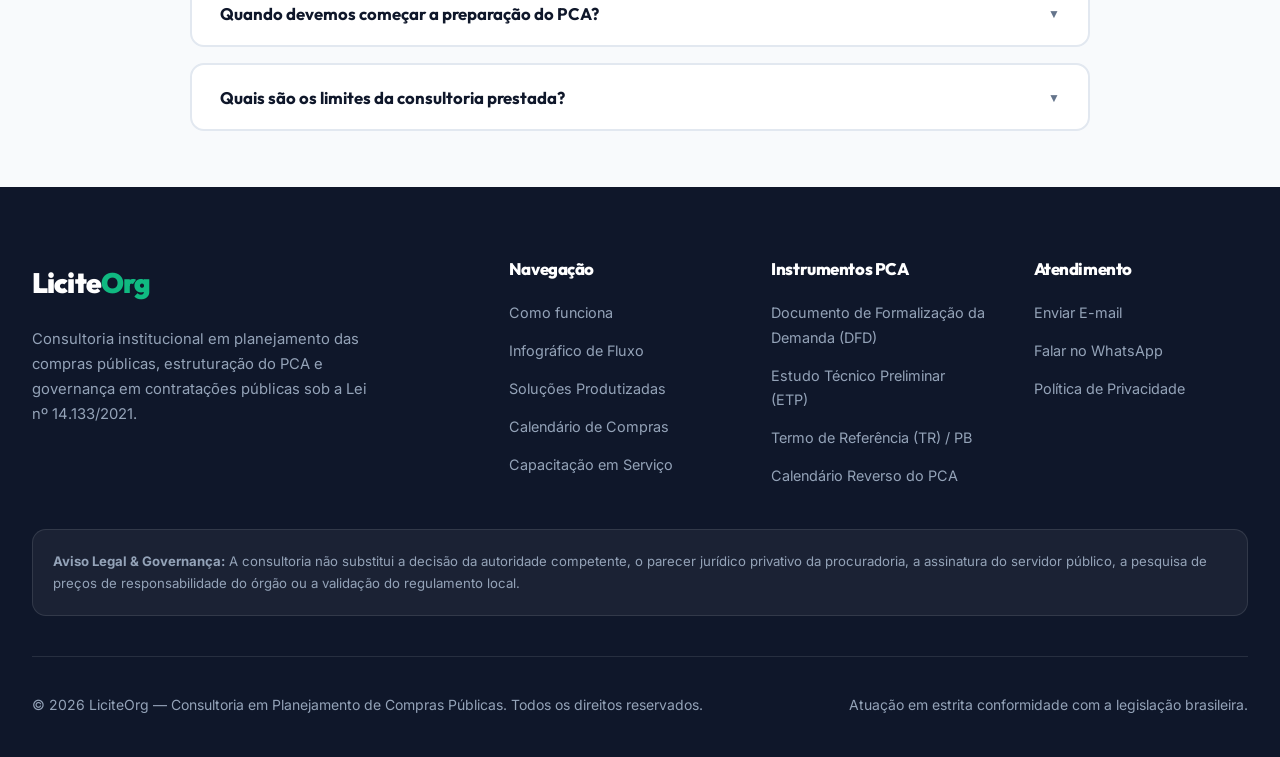
==== commit caea15bd: "atual.5" ====
--- a/index_v2.html
+++ b/index_v2.html
@@ -55,8 +55,8 @@
 
       <nav class="v2-nav-links">
         <a href="#problema" class="v2-nav-item">PROBLEMA</a>
+        <a href="#metodo" class="v2-nav-item">MÉTODO</a>
         <a href="#solucao" class="v2-nav-item">SOLUÇÃO</a>
-        <a href="#metodo" class="v2-nav-item">MÉTODO</a>
         <a href="#servicos" class="v2-nav-item">SERVIÇOS</a>
         <a href="#quem-somos" class="v2-nav-item">QUEM SOMOS</a>
       </nav>
@@ -200,8 +200,8 @@
 
         <div class="v2-pain-bento-card">
           <span class="pain-num-pill">02</span>
-          <h3>Compras duplicadas ou mal agrupadas</h3>
-          <p>Secretarias diferentes solicitam itens idênticos em datas distintas, perdendo ganhos de escala e multiplicando certames desnecessários.</p>
+          <h3>Prazos insuficientes para ETP, pesquisa e TR/PB</h3>
+          <p>Demandas enviadas em cima da hora não reservam tempo para elaborar o Estudo Técnico Preliminar e o Termo de Referência com a qualidade exigida.</p>
         </div>
 
         <div class="v2-pain-bento-card">
@@ -212,8 +212,8 @@
 
         <div class="v2-pain-bento-card">
           <span class="pain-num-pill">04</span>
-          <h3>Prazos insuficientes para ETP, pesquisa e TR/PB</h3>
-          <p>Demandas enviadas em cima da hora não reservam tempo para elaborar o Estudo Técnico Preliminar e o Termo de Referência com a qualidade exigida.</p>
+          <h3>Compras duplicadas ou mal agrupadas</h3>
+          <p>Secretarias diferentes solicitam itens idênticos em datas distintas, perdendo ganhos de escala e multiplicando certames desnecessários.</p>
         </div>
       </div>
 
@@ -234,7 +234,7 @@
         <span class="v2-header-tag">Fluxo Institucional</span>
         <h2 class="v2-header-title">Da necessidade identificada ao acompanhamento do plano</h2>
         <p class="v2-header-desc">
-          O PCA é mais útil quando funciona como processo de trabalho, não como arquivo produzido no fim do prazo. Ajudamos a definir quem pede, quem revisa, quem consolida, quem aprova e quem acompanha — com critérios, prazos, responsáveis e rastreabilidade.
+          O PCA é mais útil quando funciona como processo de trabalho, não como arquivo produzido no fim do prazo. Estruturamos o fluxo institucional com critérios, prazos e responsabilidades claramente definidos, aplicando instrumentos de governança, como a Matriz RACI, para estabelecer quem solicita, revisa, consolida, aprova e acompanha cada etapa, assegurando maior clareza decisória e rastreabilidade ao longo do ciclo.
         </p>
       </div>
 
--- a/css/styles_v2.css
+++ b/css/styles_v2.css
@@ -264,7 +264,7 @@
   padding: 4.5rem 3.5rem;
   text-align: center;
   box-shadow: var(--shadow-xl);
-  margin-bottom: 2.25rem;
+  margin-bottom: 0;
   position: relative;
   overflow: hidden;
 }
@@ -324,63 +324,201 @@
   padding: 0 0.5rem;
 }
 
-/* Horizontal Flow Ribbon accompanying full page width */
-.v2-hero-flow-ribbon {
-  display: flex;
+/* Card do Fluxo Institucional Integrado do PCA - Fundo Azul, Centralizado & Alta Visibilidade */
+.v2-hero-infographic-flow {
+  width: 100%;
+  margin: 2.25rem 0 0 0;
+  padding: 2.25rem 1.75rem;
+  background: linear-gradient(135deg, #0d2147 0%, #173b7a 50%, #0b1936 100%);
+  border: 1px solid rgba(59, 130, 246, 0.5);
+  border-radius: var(--radius-xl);
+  box-shadow: 0 20px 50px rgba(0, 0, 0, 0.6), 0 0 35px rgba(37, 99, 235, 0.3);
+  position: relative;
+  overflow: hidden;
+}
+
+.v2-hero-infographic-flow::before {
+  content: '';
+  position: absolute;
+  top: -50%;
+  left: -20%;
+  width: 140%;
+  height: 200%;
+  background: radial-gradient(circle, rgba(59, 130, 246, 0.25) 0%, rgba(37, 99, 235, 0.12) 50%, transparent 75%);
+  pointer-events: none;
+}
+
+.v2-hero-infographic-flow .flow-header-container {
+  display: flex;
+  flex-direction: column;
   align-items: center;
   justify-content: center;
-  gap: 0.35rem;
-  width: 100%;
-  margin: 0 0 2.25rem 0;
-  padding: 0.75rem 0.85rem;
-  background: rgba(255, 255, 255, 0.03);
-  border: 1px solid rgba(255, 255, 255, 0.08);
-  border-radius: var(--radius-lg);
-  backdrop-filter: blur(8px);
-  flex-wrap: wrap;
-}
-
-.v2-flow-step {
+  text-align: center;
+  margin-bottom: 1.75rem;
+  padding-bottom: 1rem;
+  border-bottom: 1px solid rgba(255, 255, 255, 0.12);
+}
+
+.v2-hero-infographic-flow .flow-header-badge {
   display: inline-flex;
   align-items: center;
-  gap: 0.35rem;
+  justify-content: center;
+  gap: 0.6rem;
+  font-size: 0.825rem;
+  font-weight: 900;
+  letter-spacing: 0.12em;
+  color: #ffffff;
+  background: linear-gradient(135deg, #2563eb 0%, #1d4ed8 100%);
+  border: 1px solid rgba(147, 197, 253, 0.5);
+  padding: 0.45rem 1.4rem;
+  border-radius: var(--radius-full);
+  text-transform: uppercase;
+  box-shadow: 0 4px 16px rgba(37, 99, 235, 0.4), 0 0 20px rgba(59, 130, 246, 0.3);
+  margin-bottom: 0.5rem;
+}
+
+.v2-hero-infographic-flow .flow-header-sub {
+  font-size: 0.85rem;
+  color: #cbd5e1;
+  font-weight: 600;
+  letter-spacing: 0.02em;
+}
+
+.v2-hero-infographic-flow .flow-track {
+  display: flex;
+  align-items: center;
+  justify-content: space-between;
+  gap: 0.4rem;
+  width: 100%;
+  position: relative;
+  z-index: 2;
+}
+
+.v2-hero-infographic-flow .flow-node-card {
+  flex: 1;
+  display: flex;
+  flex-direction: column;
+  align-items: center;
+  justify-content: center;
+  text-align: center;
+  padding: 1.25rem 0.75rem;
+  background: linear-gradient(160deg, #0f172a 0%, #1e293b 100%);
+  border: 1px solid rgba(255, 255, 255, 0.15);
+  border-top: 4px solid #3b82f6;
+  border-radius: var(--radius-lg);
+  transition: all var(--transition);
+  position: relative;
+  min-height: 135px;
+}
+
+.v2-hero-infographic-flow .flow-node-card:hover {
+  background: linear-gradient(160deg, #1e293b 0%, #172554 100%);
+  border-color: #60a5fa;
+  border-top-color: #60a5fa;
+  transform: translateY(-5px);
+  box-shadow: 0 14px 28px rgba(0, 0, 0, 0.5), 0 0 22px rgba(59, 130, 246, 0.4);
+}
+
+.v2-hero-infographic-flow .flow-node-card.active-node {
+  border-top-color: #60a5fa;
+  background: linear-gradient(160deg, #0f172a 0%, #1e3a8a 100%);
+}
+
+.v2-hero-infographic-flow .flow-node-card.finish-node {
+  border-top-color: #10b981;
+  background: linear-gradient(160deg, #0f172a 0%, #064e3b 100%);
+}
+
+.v2-hero-infographic-flow .node-step-badge {
+  display: inline-block;
   font-size: 0.8rem;
+  font-weight: 900;
+  color: #ffffff;
+  background: linear-gradient(135deg, #2563eb 0%, #1d4ed8 100%);
+  padding: 0.25rem 0.7rem;
+  border-radius: var(--radius-full);
+  margin-bottom: 0.65rem;
+  box-shadow: 0 3px 10px rgba(0, 0, 0, 0.3);
+  border: 1px solid rgba(255, 255, 255, 0.2);
+}
+
+.v2-hero-infographic-flow .flow-node-card.finish-node .node-step-badge {
+  background: linear-gradient(135deg, #10b981 0%, #059669 100%);
+  box-shadow: 0 3px 10px rgba(16, 185, 129, 0.4);
+}
+
+.v2-hero-infographic-flow .node-title {
+  font-family: var(--font-heading);
+  font-size: 0.975rem;
+  font-weight: 800;
+  color: #ffffff;
+  margin-bottom: 0.35rem;
+  line-height: 1.3;
+  letter-spacing: -0.01em;
+}
+
+.v2-hero-infographic-flow .node-desc {
+  font-size: 0.775rem;
+  color: #93c5fd;
   font-weight: 600;
-  color: #e2e8f0;
-  background: rgba(15, 23, 42, 0.6);
-  padding: 0.35rem 0.6rem;
-  border-radius: var(--radius-sm);
-  border: 1px solid rgba(255, 255, 255, 0.08);
-  white-space: nowrap;
+  line-height: 1.35;
+}
+
+.v2-hero-infographic-flow .flow-connector {
+  flex-shrink: 0;
+  display: flex;
+  align-items: center;
+  justify-content: center;
+  padding: 0 0.15rem;
+}
+
+.v2-hero-infographic-flow .connector-arrow-pill {
+  width: 34px;
+  height: 34px;
+  border-radius: 50%;
+  background: linear-gradient(135deg, rgba(37, 99, 235, 0.4) 0%, rgba(59, 130, 246, 0.4) 100%);
+  border: 1px solid rgba(147, 197, 253, 0.6);
+  color: #60a5fa;
+  display: flex;
+  align-items: center;
+  justify-content: center;
+  box-shadow: 0 0 14px rgba(59, 130, 246, 0.4);
   transition: all var(--transition);
 }
 
-.v2-flow-step:hover {
-  border-color: rgba(16, 185, 129, 0.4);
-  color: #ffffff;
-  background: rgba(16, 185, 129, 0.12);
-  transform: translateY(-1px);
-}
-
-.v2-flow-step .step-num {
-  font-size: 0.725rem;
-  font-weight: 800;
-  color: var(--brand-emerald);
-  background: rgba(16, 185, 129, 0.15);
-  padding: 0.12rem 0.38rem;
-  border-radius: 4px;
-}
-
-.v2-flow-arrow {
-  color: var(--brand-emerald);
-  font-size: 0.8rem;
-  opacity: 0.75;
+.v2-hero-infographic-flow .flow-node-card:hover + .flow-connector .connector-arrow-pill,
+.v2-hero-infographic-flow .connector-arrow-pill:hover {
+  background: linear-gradient(135deg, #2563eb 0%, #60a5fa 100%);
+  color: #ffffff;
+  transform: scale(1.15);
+  box-shadow: 0 0 22px rgba(96, 165, 250, 0.8);
 }
 
 @media (max-width: 992px) {
-  .v2-hero-flow-ribbon {
-    justify-content: center;
-    gap: 0.6rem;
+  .v2-hero-infographic-flow .flow-header-container {
+    align-items: center;
+    text-align: center;
+    gap: 0.5rem;
+  }
+  .v2-hero-infographic-flow .flow-track {
+    flex-direction: column;
+    gap: 0.85rem;
+  }
+  .v2-hero-infographic-flow .flow-node-card {
+    width: 100%;
+    flex-direction: row;
+    align-items: center;
+    justify-content: flex-start;
+    gap: 1rem;
+    padding: 1.1rem 1.35rem;
+    text-align: left;
+    min-height: auto;
+  }
+  .v2-hero-infographic-flow .node-step-badge {
+    margin-bottom: 0;
+  }
+  .v2-hero-infographic-flow .connector-arrow-pill {
+    transform: rotate(90deg);
   }
 }
 
@@ -506,6 +644,37 @@
   margin: 0 auto;
 }
 
+/* Header de Seção Expandido e Justificado para MÉTODO */
+#metodo .v2-card-header-module {
+  max-width: 100%;
+  padding: 3rem 3rem;
+  text-align: left;
+}
+
+#metodo .v2-card-header-module .v2-header-tag {
+  display: inline-block;
+  margin-bottom: 0.85rem;
+}
+
+#metodo .v2-card-header-module .v2-header-title {
+  font-size: 2.35rem;
+  color: var(--brand-navy);
+  margin-bottom: 1.25rem;
+  text-align: left;
+  line-height: 1.25;
+}
+
+#metodo .v2-card-header-module .v2-header-desc {
+  font-size: 1.1rem;
+  color: var(--text-light-body);
+  max-width: 100%;
+  text-align: justify;
+  text-justify: inter-word;
+  hyphens: auto;
+  line-height: 1.75;
+  margin: 0;
+}
+
 /* BENTO PAIN GRID */
 .v2-bento-pain-grid {
   display: grid;
@@ -520,6 +689,9 @@
   padding: 2.25rem;
   transition: all var(--transition);
   box-shadow: var(--shadow-sm);
+  display: flex;
+  flex-direction: column;
+  height: 100%;
 }
 
 .v2-pain-bento-card:hover {
@@ -548,6 +720,10 @@
 .v2-pain-bento-card p {
   font-size: 0.925rem;
   color: var(--text-light-body);
+  text-align: justify;
+  text-justify: inter-word;
+  hyphens: auto;
+  line-height: 1.65;
 }
 
 .v2-warning-compliance-banner {
@@ -596,6 +772,9 @@
   padding: 2.25rem;
   transition: all var(--transition);
   box-shadow: var(--shadow-sm);
+  display: flex;
+  flex-direction: column;
+  height: 100%;
 }
 
 .v2-step-timeline-card:hover {
@@ -625,6 +804,10 @@
 .v2-step-timeline-card p {
   font-size: 0.95rem;
   color: var(--text-light-body);
+  text-align: justify;
+  text-justify: inter-word;
+  hyphens: auto;
+  line-height: 1.65;
 }
 
 /* PIPELINE GRID (INFOGRÁFICO) */
